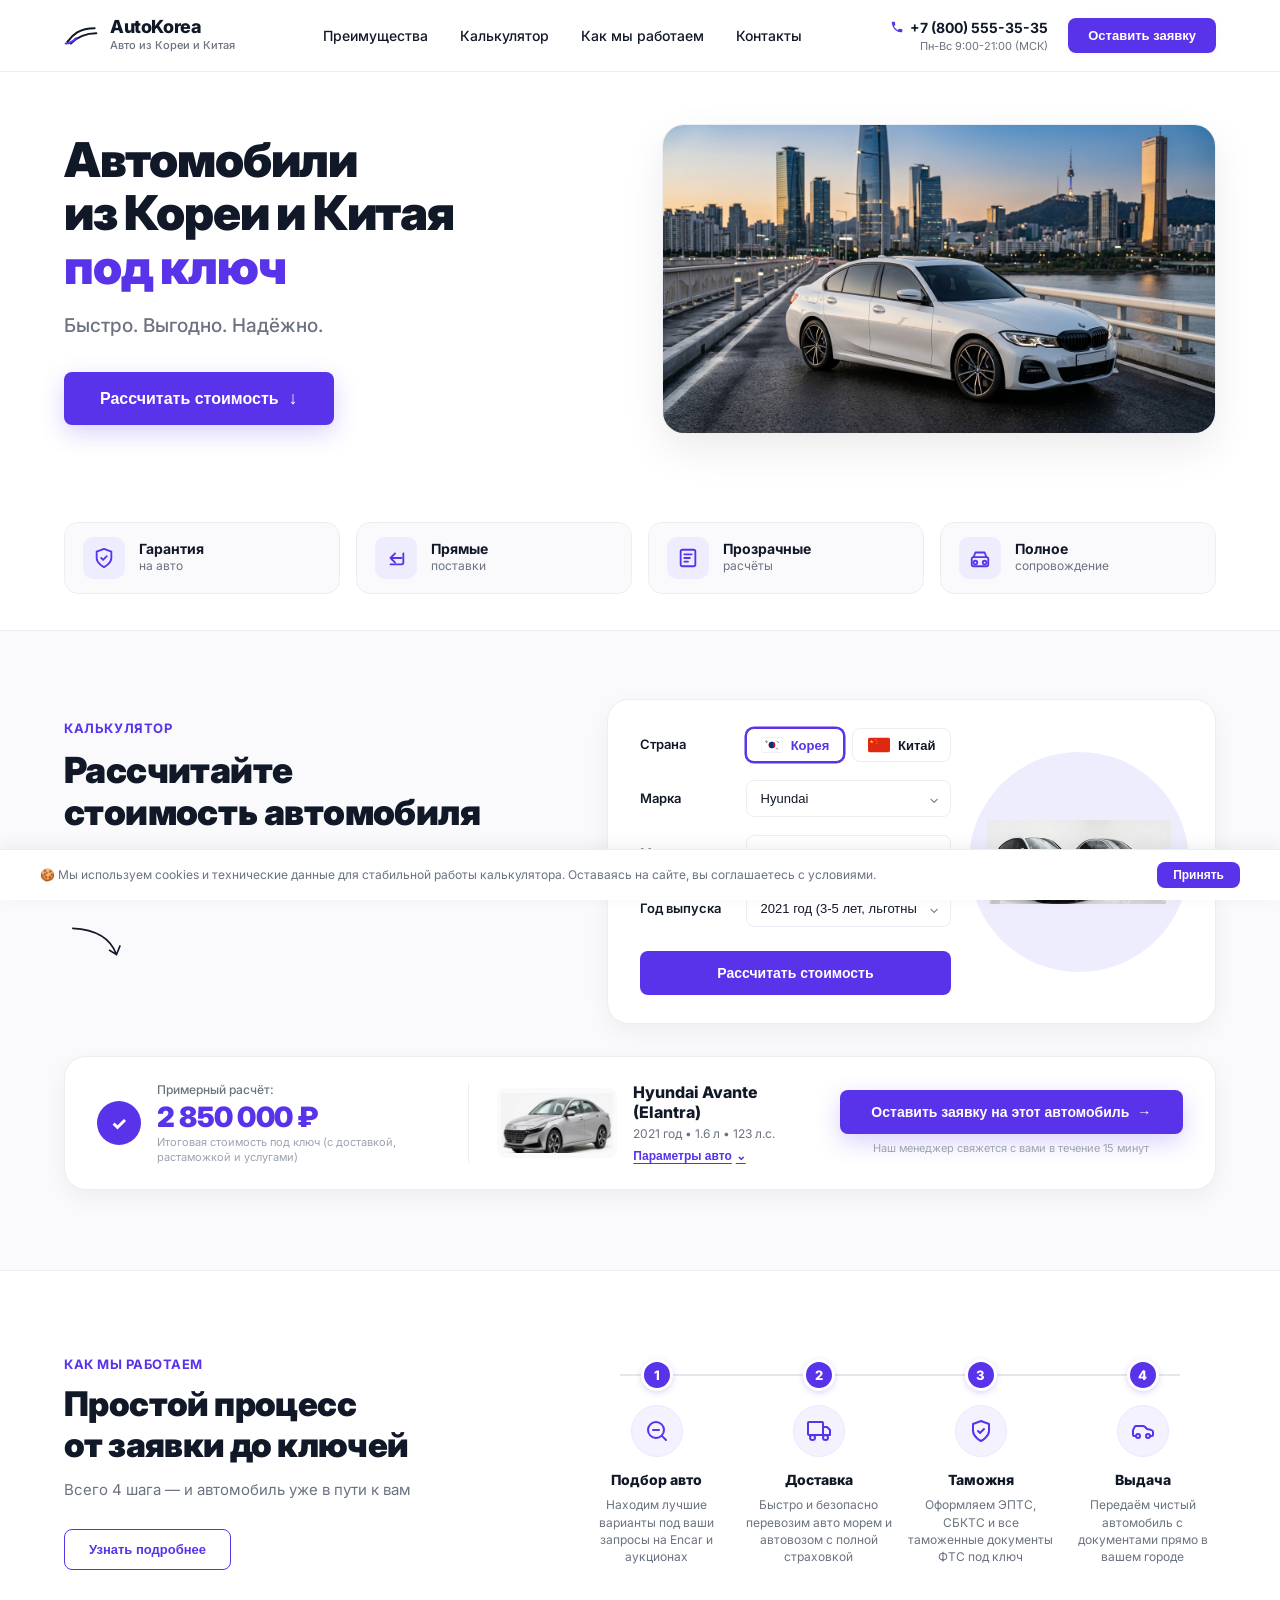
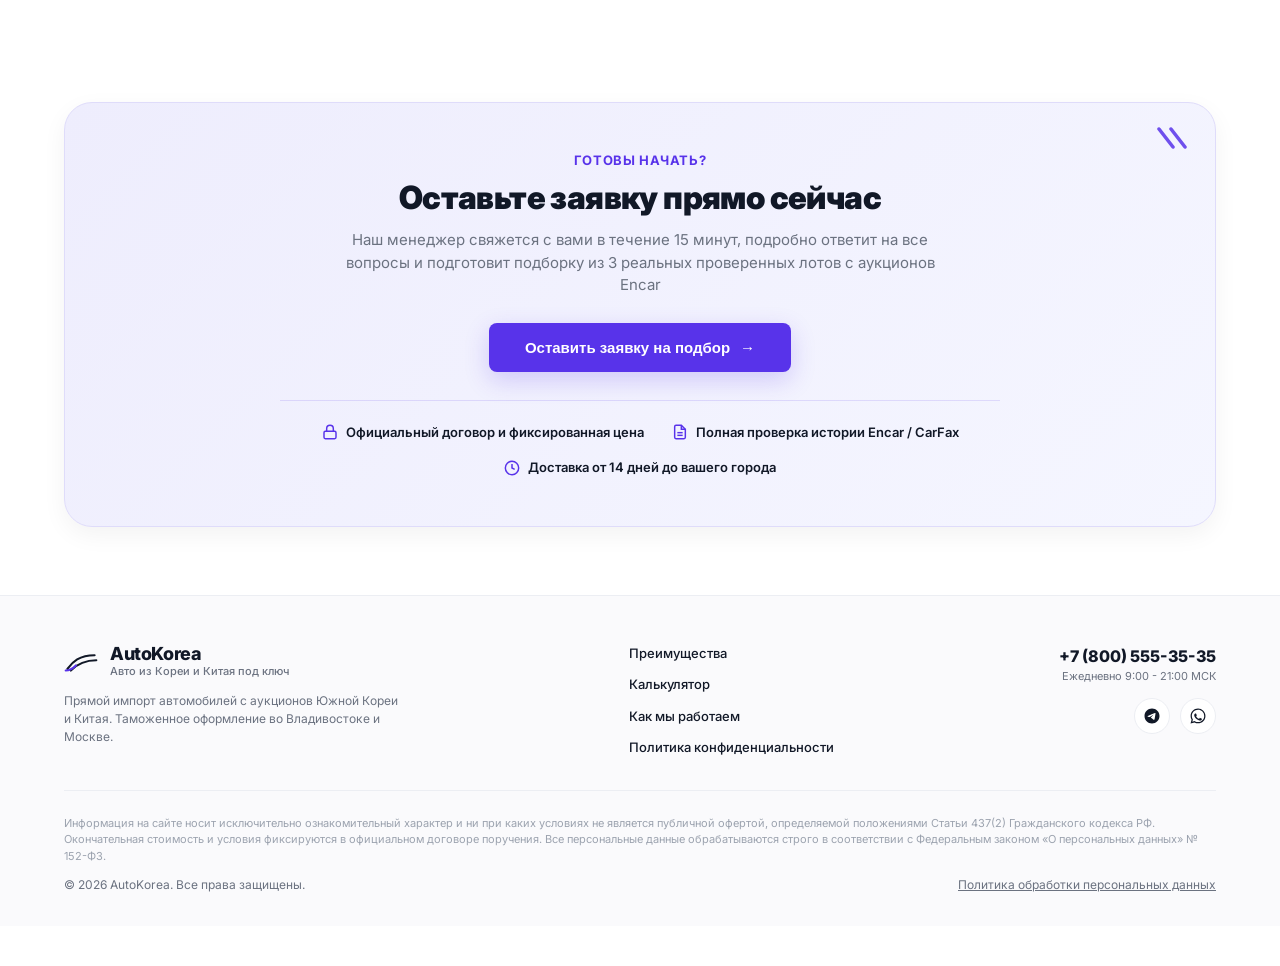
==== index.html @ 9e83f88b "Add files via upload" ====
<!DOCTYPE html>
<html lang="ru">
<head>
  <meta charset="UTF-8">
  <meta name="viewport" content="width=device-width, initial-scale=1.0, maximum-scale=1.0, user-scalable=no">
  <title>AutoKorea — Автомобили из Кореи и Китая под ключ с гарантией</title>
  <meta name="description" content="Честный пригон автомобилей из Южной Кореи и Китая под ключ. Прозрачный калькулятор с растаможкой ФТС и утильсбором. Официальный договор по 152-ФЗ.">
  
  <!-- Modern Inter Font -->
  <link rel="preconnect" href="https://fonts.googleapis.com">
  <link rel="preconnect" href="https://fonts.gstatic.com" crossorigin>
  <link href="https://fonts.googleapis.com/css2?family=Inter:wght@400;500;600;700;800;900&display=swap" rel="stylesheet">
  
  <link rel="stylesheet" href="style.css">
</head>
<body>

  <!-- Top Navigation Header -->
  <header class="site-header">
    <div class="container header-inner">
      <!-- Logo -->
      <a href="#" class="brand-logo" aria-label="AutoKorea Главная">
        <svg class="logo-svg" width="34" height="26" viewBox="0 0 40 28" fill="none" xmlns="http://www.w3.org/2000/svg">
          <path d="M4 22C10 14 18 6 36 6M8 24C16 16 26 12 38 12" stroke="#111827" stroke-width="2.5" stroke-linecap="round"/>
          <path d="M2 24C6 24 10 22 14 18" stroke="#5833EA" stroke-width="2.5" stroke-linecap="round"/>
        </svg>
        <div class="logo-text">
          <span class="logo-main">AutoKorea</span>
          <span class="logo-sub">Авто из Кореи и Китая</span>
        </div>
      </a>

      <!-- Desktop Navigation Links -->
      <nav class="nav-menu" aria-label="Навигация по сайту">
        <a href="#features" class="nav-link">Преимущества</a>
        <a href="#calculator" class="nav-link">Калькулятор</a>
        <a href="#process" class="nav-link">Как мы работаем</a>
        <a href="#faq" class="nav-link">Контакты</a>
      </nav>

      <!-- Header Contacts & CTA -->
      <div class="header-right">
        <div class="phone-block">
          <a href="tel:+78005553535" class="phone-number">
            <svg class="phone-icon" width="14" height="14" viewBox="0 0 24 24" fill="currentColor"><path d="M6.62 10.79a15.05 15.05 0 006.59 6.59l2.2-2.2a1 1 0 011.02-.24 11.72 11.72 0 003.68.59 1 1 0 011 1v3.5a1 1 0 01-1 1A17 17 0 013 4a1 1 0 011-1h3.5a1 1 0 011 1 11.72 11.72 0 00.59 3.68 1 1 0 01-.24 1.02l-2.23 2.09z"/></svg>
            +7 (800) 555-35-35
          </a>
          <span class="phone-schedule">Пн-Вс 9:00-21:00 (МСК)</span>
        </div>
        <button type="button" class="btn-purple-sm" id="headerCtaBtn">Оставить заявку</button>
      </div>
    </div>
  </header>

  <!-- Hero Section -->
  <section class="hero-section">
    <div class="container hero-container">
      <div class="hero-left">
        <h1 class="hero-title">
          Автомобили<br>
          из Кореи и Китая<br>
          <span class="text-purple">под ключ</span>
        </h1>
        <p class="hero-subtitle">Быстро. Выгодно. Надёжно.</p>
        <button type="button" class="btn-purple-lg" id="scrollCalcBtn">
          <span>Рассчитать стоимость</span>
          <span class="arrow-down">↓</span>
        </button>
      </div>

      <div class="hero-right">
        <div class="hero-image-wrap">
          <img src="img/hero_car.jpg" alt="Белый премиальный BMW 3 Series на фоне панорамы Сеула" class="hero-car-img" loading="eager">
        </div>
      </div>
    </div>
  </section>

  <!-- Trust Features Bar -->
  <section class="trust-bar" id="features">
    <div class="container">
      <div class="trust-container">
        
        <div class="trust-item">
          <div class="trust-icon-box">
            <svg width="22" height="22" viewBox="0 0 24 24" fill="none" stroke="#5833EA" stroke-width="2" stroke-linecap="round" stroke-linejoin="round">
              <path d="M12 22s8-4 8-10V5l-8-3-8 3v7c0 6 8 10 8 10z"/>
              <path d="M9 12l2 2 4-4"/>
            </svg>
          </div>
          <div class="trust-text">
            <strong>Гарантия</strong>
            <span>на авто</span>
          </div>
        </div>

        <div class="trust-item">
          <div class="trust-icon-box">
            <svg width="22" height="22" viewBox="0 0 24 24" fill="none" stroke="#5833EA" stroke-width="2" stroke-linecap="round" stroke-linejoin="round">
              <path d="M11 17l-5-5m0 0l5-5m-5 5h12"/>
              <path d="M20 7v10a2 2 0 01-2 2H6"/>
            </svg>
          </div>
          <div class="trust-text">
            <strong>Прямые</strong>
            <span>поставки</span>
          </div>
        </div>

        <div class="trust-item">
          <div class="trust-icon-box">
            <svg width="22" height="22" viewBox="0 0 24 24" fill="none" stroke="#5833EA" stroke-width="2" stroke-linecap="round" stroke-linejoin="round">
              <path d="M6 3h12a2 2 0 012 2v14a2 2 0 01-2 2H6a2 2 0 01-2-2V5a2 2 0 012-2z"/>
              <path d="M8 12h6m-6 4h4M8 8h8"/>
            </svg>
          </div>
          <div class="trust-text">
            <strong>Прозрачные</strong>
            <span>расчёты</span>
          </div>
        </div>

        <div class="trust-item">
          <div class="trust-icon-box">
            <svg width="22" height="22" viewBox="0 0 24 24" fill="none" stroke="#5833EA" stroke-width="2" stroke-linecap="round" stroke-linejoin="round">
              <rect x="3" y="11" width="18" height="10" rx="2"/>
              <circle cx="7" cy="17" r="2"/>
              <circle cx="17" cy="17" r="2"/>
              <path d="M5 11l2-5h10l2 5"/>
            </svg>
          </div>
          <div class="trust-text">
            <strong>Полное</strong>
            <span>сопровождение</span>
          </div>
        </div>

      </div>
    </div>
  </section>

  <!-- Interactive Calculator Section -->
  <section class="calc-section" id="calculator">
    <div class="container">
      <div class="calc-layout-grid">
        
        <!-- Calculator Left Header -->
        <div class="calc-intro">
          <span class="calc-eyebrow">Калькулятор</span>
          <h2 class="calc-heading">
            Рассчитайте<br>
            стоимость автомобиля
          </h2>
          <p class="calc-subtext">Укажите параметры — и узнайте точную стоимость с доставкой и растаможкой</p>
          <div class="curved-arrow-box" aria-hidden="true">
            <svg width="70" height="45" viewBox="0 0 80 50" fill="none" stroke="#111827" stroke-width="1.8" stroke-linecap="round">
              <path d="M10 10 Q 50 12 60 40 M52 35 L60 40 L64 30"/>
            </svg>
          </div>
        </div>

        <!-- Calculator Right Form & Visual -->
        <div class="calc-form-card">
          <form id="calcForm" class="calc-form-body">
            
            <!-- Row 1: Country Toggle with Crisp SVG Flags -->
            <div class="form-row">
              <label class="form-row-label">Страна</label>
              <div class="country-toggles">
                <button type="button" class="country-toggle-btn active" data-country="korea" id="btnCountryKorea">
                  <!-- Korea Flag SVG -->
                  <svg class="flag-svg" width="22" height="16" viewBox="0 0 30 20" fill="none" xmlns="http://www.w3.org/2000/svg">
                    <rect width="30" height="20" rx="2" fill="#FFFFFF" stroke="#E5E7EB"/>
                    <!-- Red / Blue Taegeuk circle -->
                    <circle cx="15" cy="10" r="4.5" fill="#C60C30"/>
                    <path d="M15 5.5C17.5 5.5 17.5 10 15 10C12.5 10 12.5 14.5 15 14.5C12.5 14.5 10.5 12.5 10.5 10C10.5 7.5 12.5 5.5 15 5.5Z" fill="#003478"/>
                    <circle cx="15" cy="12.25" r="2.25" fill="#003478"/>
                    <!-- Trigrams -->
                    <line x1="6" y1="5" x2="8" y2="7" stroke="#111827" stroke-width="1"/>
                    <line x1="7" y1="4" x2="9" y2="6" stroke="#111827" stroke-width="1"/>
                    <line x1="22" y1="5" x2="24" y2="7" stroke="#111827" stroke-width="1"/>
                    <line x1="21" y1="14" x2="23" y2="16" stroke="#111827" stroke-width="1"/>
                  </svg>
                  <span>Корея</span>
                </button>

                <button type="button" class="country-toggle-btn" data-country="china" id="btnCountryChina">
                  <!-- China Flag SVG -->
                  <svg class="flag-svg" width="22" height="16" viewBox="0 0 30 20" fill="none" xmlns="http://www.w3.org/2000/svg">
                    <rect width="30" height="20" rx="2" fill="#DE2910"/>
                    <polygon points="5,3 6.5,7.5 2.5,4.7 7.5,4.7 3.5,7.5" fill="#FFDE00"/>
                    <polygon points="10,2 10.8,3.5 9.5,2.7 11.2,2.7 9.8,3.7" fill="#FFDE00"/>
                    <polygon points="12,4 12.8,5.5 11.5,4.7 13.2,4.7 11.8,5.7" fill="#FFDE00"/>
                    <polygon points="12,7 12.8,8.5 11.5,7.7 13.2,7.7 11.8,8.7" fill="#FFDE00"/>
                  </svg>
                  <span>Китай</span>
                </button>
              </div>
            </div>

            <!-- Row 2: Brand Dropdown -->
            <div class="form-row">
              <label for="selectBrand" class="form-row-label">Марка</label>
              <div class="select-wrapper">
                <select id="selectBrand" class="custom-select">
                  <!-- Populated by JS -->
                </select>
                <span class="select-arrow">⌄</span>
              </div>
            </div>

            <!-- Row 3: Model Dropdown -->
            <div class="form-row">
              <label for="selectModel" class="form-row-label">Модель</label>
              <div class="select-wrapper">
                <select id="selectModel" class="custom-select">
                  <!-- Populated by JS -->
                </select>
                <span class="select-arrow">⌄</span>
              </div>
            </div>

            <!-- Row 4: Year Dropdown (Affects FTS Customs Duty & Tariffs) -->
            <div class="form-row">
              <label for="selectYear" class="form-row-label">Год выпуска</label>
              <div class="select-wrapper">
                <select id="selectYear" class="custom-select">
                  <option value="2021" selected>2021 год (3-5 лет, льготный тариф ФТС)</option>
                  <option value="2022">2022 год (3-5 лет, проходной)</option>
                  <option value="2023">2023 год (до 3 лет, свежий / 48% пошлина)</option>
                  <option value="2024">2024 год (новый / 48% пошлина)</option>
                  <option value="2020">2020 год (старше 5 лет, повышенная ставка)</option>
                  <option value="2019">2019 год (старше 5 лет, повышенная ставка)</option>
                </select>
                <span class="select-arrow">⌄</span>
              </div>
            </div>

            <!-- Submit Calculate Button -->
            <button type="button" class="btn-calc-submit" id="calculateBtn">
              Рассчитать стоимость
            </button>
          </form>

          <!-- Showcase Visual Right of Form -->
          <div class="calc-side-visual">
            <div class="calc-visual-backdrop"></div>
            <img src="img/calc_cars.png" alt="Премиальные автомобили в студии" class="calc-side-img">
          </div>
        </div>
      </div>

      <!-- Result Card (Horizontal Banner below calc) -->
      <div class="result-banner" id="resultBanner">
        <div class="result-left">
          <div class="purple-check-icon">✓</div>
          <div class="result-price-block">
            <span class="result-caption" id="resPriceCaption">Примерный расчёт:</span>
            <div class="result-sum" id="resPrice">2 850 000 ₽</div>
            <span class="result-sub" id="resPriceSub">Итоговая стоимость под ключ (с доставкой, растаможкой и услугами)</span>
          </div>
        </div>

        <div class="result-center">
          <img src="img/car_avante.png" alt="Hyundai Avante" class="result-car-thumb" id="resThumb">
          <div class="result-car-info">
            <h4 class="result-car-title" id="resTitle">Hyundai Avante</h4>
            <p class="result-car-specs" id="resSpecs">2021 год • 1.6 л • 123 л.с.</p>
            <button type="button" class="btn-toggle-details" id="toggleDetailsBtn">
              <span>Параметры авто</span>
              <span class="arrow-small">⌄</span>
            </button>
          </div>
        </div>

        <div class="result-right">
          <button type="button" class="btn-result-cta" id="orderCarBtn">
            <span id="orderBtnText">Оставить заявку на этот автомобиль</span>
            <span class="cta-arrow-right">→</span>
          </button>
          <span class="result-cta-note">Наш менеджер свяжется с вами в течение 15 минут</span>
        </div>
      </div>

      <!-- Collapsible Detailed Breakdown Table -->
      <div class="breakdown-drawer" id="breakdownDrawer" style="display: none;">
        <div class="drawer-inner">
          <h5 class="drawer-title">Детализация расчета под ключ (по тарифам ФТС РФ 2026):</h5>
          <div class="drawer-rows">
            <div class="drawer-row">
              <span>Стоимость автомобиля на аукционе:</span>
              <strong id="detailCarCost">1 750 000 ₽</strong>
            </div>
            <div class="drawer-row">
              <span>Фрахт и логистика до РФ (Владивосток/Москва):</span>
              <strong id="detailFreight">220 000 ₽</strong>
            </div>
            <div class="drawer-row">
              <span>Таможенная пошлина ФТС РФ (<span id="detailDutyTag">льготный тариф 3-5 лет</span>):</span>
              <strong id="detailDuty">445 000 ₽</strong>
            </div>
            <div class="drawer-row">
              <span>Утилизационный сбор РФ (льготный для физлиц):</span>
              <strong id="detailUtil">5 200 ₽</strong>
            </div>
            <div class="drawer-row">
              <span>СБКТС, ЭПТС, услуги таможенного брокера и лаборатория:</span>
              <strong>95 000 ₽</strong>
            </div>
            <div class="drawer-row">
              <span>Комиссия компании (подбор, сопровождение, безопасная сделка):</span>
              <strong id="detailCommission">124 800 ₽</strong>
            </div>
          </div>
        </div>
      </div>

    </div>
  </section>

  <!-- Process Section: "Как мы работаем" with Crisp Modern SVG Icons -->
  <section class="process-section" id="process">
    <div class="container process-container">
      <div class="process-left">
        <span class="section-tag">Как мы работаем</span>
        <h2 class="section-heading">
          Простой процесс<br>
          от заявки до ключей
        </h2>
        <p class="section-p">Всего 4 шага — и автомобиль уже в пути к вам</p>
        <button type="button" class="btn-outline" id="learnMoreBtn">Узнать подробнее</button>
      </div>

      <div class="process-steps-track">
        <div class="track-line"></div>

        <!-- Step 1: Подбор авто -->
        <div class="step-col">
          <div class="step-num-circle">1</div>
          <div class="step-icon-box">
            <!-- Modern Search & Car SVG Icon -->
            <svg width="24" height="24" viewBox="0 0 24 24" fill="none" stroke="#5833EA" stroke-width="2" stroke-linecap="round" stroke-linejoin="round">
              <circle cx="11" cy="11" r="8"/>
              <line x1="21" y1="21" x2="16.65" y2="16.65"/>
              <path d="M8 11h6"/>
            </svg>
          </div>
          <h4 class="step-col-title">Подбор авто</h4>
          <p class="step-col-desc">Находим лучшие варианты под ваши запросы на Encar и аукционах</p>
        </div>

        <!-- Step 2: Доставка -->
        <div class="step-col">
          <div class="step-num-circle">2</div>
          <div class="step-icon-box">
            <!-- Logistics / Cargo Ship & Truck SVG -->
            <svg width="24" height="24" viewBox="0 0 24 24" fill="none" stroke="#5833EA" stroke-width="2" stroke-linecap="round" stroke-linejoin="round">
              <rect x="1" y="3" width="15" height="13" rx="1"/>
              <polygon points="16 8 20 8 23 11 23 16 16 16 16 8"/>
              <circle cx="5.5" cy="18.5" r="2.5"/>
              <circle cx="18.5" cy="18.5" r="2.5"/>
            </svg>
          </div>
          <h4 class="step-col-title">Доставка</h4>
          <p class="step-col-desc">Быстро и безопасно перевозим авто морем и автовозом с полной страховкой</p>
        </div>

        <!-- Step 3: Таможня -->
        <div class="step-col">
          <div class="step-num-circle">3</div>
          <div class="step-icon-box">
            <!-- Customs Shield with Document SVG -->
            <svg width="24" height="24" viewBox="0 0 24 24" fill="none" stroke="#5833EA" stroke-width="2" stroke-linecap="round" stroke-linejoin="round">
              <path d="M12 22s8-4 8-10V5l-8-3-8 3v7c0 6 8 10 8 10z"/>
              <path d="M9 12l2 2 4-4"/>
            </svg>
          </div>
          <h4 class="step-col-title">Таможня</h4>
          <p class="step-col-desc">Оформляем ЭПТС, СБКТС и все таможенные документы ФТС под ключ</p>
        </div>

        <!-- Step 4: Выдача -->
        <div class="step-col">
          <div class="step-num-circle">4</div>
          <div class="step-icon-box">
            <!-- Car Key & Handover SVG -->
            <svg width="24" height="24" viewBox="0 0 24 24" fill="none" stroke="#5833EA" stroke-width="2" stroke-linecap="round" stroke-linejoin="round">
              <path d="M19 17h2c.6 0 1-.4 1-1v-3c0-.9-.7-1.7-1.5-1.9C18.7 10.6 16 10 16 10s-1.3-1.4-2.2-2.3c-.5-.4-1.1-.7-1.8-.7H5c-.6 0-1.1.4-1.4.9l-1.4 2.9A3.7 3.7 0 0 0 2 12v4c0 .6.4 1 1 1h2"/>
              <circle cx="7" cy="17" r="2"/>
              <circle cx="17" cy="17" r="2"/>
            </svg>
          </div>
          <h4 class="step-col-title">Выдача</h4>
          <p class="step-col-desc">Передаём чистый автомобиль с документами прямо в вашем городе</p>
        </div>
      </div>
    </div>
  </section>

  <!-- Solid Unified Bottom CTA Banner (No blurry crops, clean luxury aesthetic) -->
  <section class="bottom-banner-section">
    <div class="container">
      <div class="solid-banner-card">
        <div class="solid-banner-accents" aria-hidden="true">
          <svg width="44" height="26" viewBox="0 0 44 26" fill="none">
            <path d="M16 4L30 22M28 4L42 22" stroke="#5833EA" stroke-width="3.5" stroke-linecap="round"/>
          </svg>
        </div>

        <div class="solid-banner-content">
          <span class="solid-banner-kicker">Готовы начать?</span>
          <h2 class="solid-banner-title">Оставьте заявку прямо сейчас</h2>
          <p class="solid-banner-sub">
            Наш менеджер свяжется с вами в течение 15 минут, подробно ответит на все вопросы и подготовит подборку из 3 реальных проверенных лотов с аукционов Encar
          </p>

          <div class="solid-banner-actions">
            <button type="button" class="btn-banner-cta" id="bannerCtaBtn">
              <span>Оставить заявку на подбор</span>
              <span class="arrow-right">→</span>
            </button>
          </div>

          <div class="solid-banner-trust-tags">
            <div class="banner-trust-tag">
              <svg width="16" height="16" viewBox="0 0 24 24" fill="none" stroke="#5833EA" stroke-width="2.2"><rect x="3" y="11" width="18" height="11" rx="2" ry="2"/><path d="M7 11V7a5 5 0 0 1 10 0v4"/></svg>
              <span>Официальный договор и фиксированная цена</span>
            </div>
            <div class="banner-trust-tag">
              <svg width="16" height="16" viewBox="0 0 24 24" fill="none" stroke="#5833EA" stroke-width="2.2"><path d="M14 2H6a2 2 0 0 0-2 2v16a2 2 0 0 0 2 2h12a2 2 0 0 0 2-2V8z"/><polyline points="14 2 14 8 20 8"/><line x1="16" y1="13" x2="8" y2="13"/><line x1="16" y1="17" x2="8" y2="17"/></svg>
              <span>Полная проверка истории Encar / CarFax</span>
            </div>
            <div class="banner-trust-tag">
              <svg width="16" height="16" viewBox="0 0 24 24" fill="none" stroke="#5833EA" stroke-width="2.2"><circle cx="12" cy="12" r="10"/><polyline points="12 6 12 12 16 14"/></svg>
              <span>Доставка от 14 дней до вашего города</span>
            </div>
          </div>
        </div>
      </div>
    </div>
  </section>

  <!-- Site Footer with 152-FZ Legal Compliance -->
  <footer class="main-footer" id="faq">
    <div class="container footer-container">
      <div class="footer-top-row">
        <!-- Logo -->
        <div class="footer-brand">
          <div class="brand-logo">
            <svg class="logo-svg" width="34" height="26" viewBox="0 0 40 28" fill="none">
              <path d="M4 22C10 14 18 6 36 6M8 24C16 16 26 12 38 12" stroke="#111827" stroke-width="2.5" stroke-linecap="round"/>
              <path d="M2 24C6 24 10 22 14 18" stroke="#5833EA" stroke-width="2.5" stroke-linecap="round"/>
            </svg>
            <div class="logo-text">
              <span class="logo-main">AutoKorea</span>
              <span class="logo-sub">Авто из Кореи и Китая под ключ</span>
            </div>
          </div>
          <p class="footer-brand-desc">Прямой импорт автомобилей с аукционов Южной Кореи и Китая. Таможенное оформление во Владивостоке и Москве.</p>
        </div>

        <!-- Nav -->
        <div class="footer-nav">
          <a href="#features">Преимущества</a>
          <a href="#calculator">Калькулятор</a>
          <a href="#process">Как мы работаем</a>
          <a href="#" id="openPrivacyFooterLink">Политика конфиденциальности</a>
        </div>

        <!-- Contacts -->
        <div class="footer-contacts">
          <div class="footer-phone-wrap">
            <a href="tel:+78005553535" class="footer-phone">+7 (800) 555-35-35</a>
            <span class="footer-schedule">Ежедневно 9:00 - 21:00 МСК</span>
          </div>
          <div class="footer-socials">
            <a href="https://t.me/" target="_blank" rel="noopener" class="social-btn" title="Telegram">
              <svg width="18" height="18" viewBox="0 0 24 24" fill="currentColor"><path d="M12 2C6.48 2 2 6.48 2 12s4.48 10 10 10 10-4.48 10-10S17.52 2 12 2zm4.64 6.8c-.15 1.58-.8 5.42-1.13 7.19-.14.75-.42 1-.68 1.03-.58.05-1.02-.38-1.58-.75-.88-.58-1.38-.94-2.23-1.5-.99-.65-.35-1.01.22-1.59.15-.15 2.71-2.48 2.76-2.69a.2.2 0 00-.05-.18c-.06-.05-.14-.03-.21-.02-.09.02-1.49.95-4.22 2.79-.4.27-.76.41-1.08.4-.36-.01-1.04-.2-1.55-.37-.63-.2-1.12-.31-1.08-.66.02-.18.27-.36.75-.55 2.92-1.27 4.86-2.11 5.83-2.52 2.78-1.16 3.35-1.36 3.73-1.36.08 0 .27.02.39.12.1.08.13.19.14.27-.01.06.01.24 0 .38z"/></svg>
            </a>
            <a href="https://wa.me/" target="_blank" rel="noopener" class="social-btn" title="WhatsApp">
              <svg width="18" height="18" viewBox="0 0 24 24" fill="currentColor"><path d="M12.04 2c-5.46 0-9.91 4.45-9.91 9.91 0 1.75.46 3.45 1.32 4.95L2.05 22l5.25-1.38c1.45.79 3.08 1.21 4.74 1.21 5.46 0 9.91-4.45 9.91-9.91 0-2.65-1.03-5.14-2.9-7.01A9.816 9.816 0 0012.04 2m.01 1.67c2.2 0 4.26.86 5.82 2.41a8.17 8.17 0 012.41 5.83c0 4.54-3.7 8.24-8.24 8.24-1.48 0-2.93-.4-4.2-1.15l-.3-.18-3.12.82.83-3.04-.2-.31a8.19 8.19 0 01-1.26-4.38c0-4.54 3.7-8.24 8.24-8.24m4.52 11.66c-.25-.12-1.47-.72-1.7-.81-.23-.08-.39-.12-.56.12-.17.25-.64.81-.79.97-.14.17-.29.19-.54.06-.25-.12-1.05-.39-2-1.23-.74-.66-1.23-1.47-1.38-1.72-.14-.25-.02-.38.11-.51.11-.11.25-.29.37-.43.12-.15.17-.25.25-.42.08-.17.04-.31-.02-.44-.06-.12-.56-1.34-.76-1.84-.2-.49-.4-.42-.56-.43h-.47c-.17 0-.44.06-.67.31-.23.25-.88.86-.88 2.1 0 1.24.9 2.44 1.03 2.61.12.17 1.77 2.7 4.29 3.79.6.26 1.07.41 1.44.53.6.19 1.15.16 1.58.1.48-.07 1.47-.6 1.68-1.18.21-.58.21-1.07.15-1.18-.06-.11-.23-.17-.48-.3z"/></svg>
            </a>
          </div>
        </div>
      </div>

      <!-- Compliance Bottom Note (152-FZ & Civil Code 437) -->
      <div class="footer-legal-row">
        <p class="footer-disclaimer">
          Информация на сайте носит исключительно ознакомительный характер и ни при каких условиях не является публичной офертой, определяемой положениями Статьи 437(2) Гражданского кодекса РФ. Окончательная стоимость и условия фиксируются в официальном договоре поручения. Все персональные данные обрабатываются строго в соответствии с Федеральным законом «О персональных данных» № 152-ФЗ.
        </p>
        <div class="footer-copy-wrap">
          <span>© 2026 AutoKorea. Все права защищены.</span>
          <a href="#" id="openPrivacyBottomLink" class="legal-link">Политика обработки персональных данных</a>
        </div>
      </div>
    </div>
  </footer>

  <!-- Lead Capture Modal (152-FZ Compliant) -->
  <div class="modal-overlay" id="leadModal" style="display: none;" role="dialog" aria-modal="true" aria-labelledby="modalTitle">
    <div class="modal-card">
      <button type="button" class="modal-close" id="modalCloseBtn" aria-label="Закрыть модальное окно">&times;</button>
      
      <!-- Lead Form View -->
      <div id="modalFormView">
        <span class="modal-tag">ЗАЯВКА НА ПОДБОР И РАСЧЕТ</span>
        <h3 class="modal-title" id="modalTitle">Получить точный расчет под ключ</h3>
        <p class="modal-subtitle">Менеджер проверит наличие лотов на аукционах Encar, актуальные ставки таможни ФТС и свяжется с вами.</p>

        <div class="modal-summary-box" id="modalSummaryBox">
          🇰🇷 Hyundai Avante 2021 • 2 850 000 ₽ под ключ
        </div>

        <form id="leadForm" class="modal-form" novalidate>
          <div class="form-group">
            <label for="userName" class="field-label">Ваше имя</label>
            <input type="text" id="userName" class="form-input" placeholder="Например, Александр" maxlength="50" required>
          </div>

          <div class="form-group">
            <label for="userPhone" class="field-label">Телефон или WhatsApp</label>
            <input type="tel" id="userPhone" class="form-input" placeholder="+7 (999) 000-00-00" maxlength="20" required>
          </div>

          <div class="form-group">
            <label for="userTg" class="field-label">Telegram или пожелания к авто (бюджет, цвет)</label>
            <input type="text" id="userTg" class="form-input" placeholder="@username или желаемый бюджет" maxlength="80">
          </div>

          <!-- 152-FZ Legal Consent -->
          <div class="consent-group">
            <label class="consent-label">
              <input type="checkbox" id="consentCheck" checked required>
              <span>Согласен на обработку персональных данных в соответствии с <a href="#" id="openPrivacyFromModal">152-ФЗ</a> и принимаю условия <a href="#" id="openPrivacyFromModal2">Политики</a></span>
            </label>
          </div>

          <div class="modal-error-msg" id="modalError" style="display: none;"></div>

          <button type="submit" class="btn-modal-submit" id="modalSubmitBtn">
            <span>Отправить заявку менеджеру</span>
            <span class="btn-arrow">→</span>
          </button>
        </form>
      </div>

      <!-- Success Screen -->
      <div id="modalSuccessView" style="display: none;" class="modal-success">
        <div class="success-icon-box">✓</div>
        <h3 class="success-title">Заявка успешно принята!</h3>
        <p class="success-p">Менеджер уже готовит подборку лотов с аукционов. Мы свяжемся с вами в течение 15 минут в Telegram/WhatsApp.</p>
        <button type="button" class="btn-purple-sm" id="successCloseBtn">Отлично, закрыть</button>
      </div>
    </div>
  </div>

  <!-- Privacy Policy Modal (152-FZ Full Legal Text) -->
  <div class="modal-overlay" id="privacyModal" style="display: none;" role="dialog" aria-modal="true">
    <div class="modal-card modal-card-privacy">
      <button type="button" class="modal-close" id="privacyCloseBtn" aria-label="Закрыть">&times;</button>
      <div class="privacy-content">
        <h3 class="privacy-title">Политика обработки персональных данных (152-ФЗ)</h3>
        <div class="privacy-text-scroll">
          <p><strong>1. Общие положения</strong><br>
          Настоящая Политика обработки персональных данных составлена в соответствии с требованиями Федерального закона от 27.07.2006 № 152-ФЗ «О персональных данных» и определяет порядок сбора, обработки и обеспечения безопасности персональных данных сервисом AutoKorea (далее — Оператор).</p>
          
          <p><strong>2. Состав собираемых данных</strong><br>
          Оператор обрабатывает следующие категории данных, добровольно предоставляемые Пользователем через формы на сайте: имя, контактный номер телефона, идентификатор в мессенджере Telegram/WhatsApp, город доставки и параметры запрашиваемого транспортного средства.</p>

          <p><strong>3. Цели обработки персональных данных</strong><br>
          Данные используются исключительно в целях: предоставления консультаций по расчету таможенных платежей, подбора лотов на зарубежных автоаукционах, подготовки индивидуального коммерческого предложения и заключения договора поручения на пригон ТС.</p>

          <p><strong>4. Безопасность и конфиденциальность</strong><br>
          Оператор обязуется не передавать полученные персональные данные третьим лицам без согласия субъекта, за исключением случаев, предусмотренных действующим законодательством РФ. Все данные передаются по защищенному протоколу SSL/TLS.</p>

          <p><strong>5. Права субъекта персональных данных</strong><br>
          Пользователь имеет право в любой момент запросить уточнение, блокирование или уничтожение своих персональных данных путем направления письменного заявления по адресу электронной почты либо через обращение к менеджеру.</p>

          <p><strong>6. Срок обработки данных</strong><br>
          Обработка персональных данных осуществляется до достижения целей обработки либо до момента отзыва согласия субъектом персональных данных.</p>
        </div>
        <button type="button" class="btn-purple-sm" id="privacyAgreeBtn" style="margin-top: 16px; width: 100%;">Понятно, закрыть</button>
      </div>
    </div>
  </div>

  <!-- Cookie Compliance Bar -->
  <aside class="cookie-bar" id="cookieBar">
    <div class="cookie-inner">
      <span>🍪 Мы используем cookies и технические данные для стабильной работы калькулятора. Оставаясь на сайте, вы соглашаетесь с условиями.</span>
      <button type="button" class="btn-cookie-accept" id="cookieAcceptBtn">Принять</button>
    </div>
  </aside>

  <!-- Application Logic -->
  <script src="app.js"></script>
</body>
</html>
---- style.css ----
/**
 * AutoKorea 2026 - Master Stylesheet
 * Clean White / Royal Purple Luxury Auto Import Landing
 * 100% Responsive, High DPI Assets, 152-FZ Compliant
 */

:root {
  --color-primary: #5833EA;
  --color-primary-hover: #4724D3;
  --color-primary-light: #EEEDFD;
  --color-primary-subtle: #F4F2FF;
  
  --color-text-dark: #111827;
  --color-text-body: #374151;
  --color-text-muted: #6B7280;
  --color-text-subtle: #9CA3AF;
  
  --bg-page: #FFFFFF;
  --bg-alt: #FAFAFC;
  --bg-card: #FFFFFF;
  
  --border-light: #ECEEF3;
  --border-subtle: #F3F4F6;
  
  --radius-sm: 8px;
  --radius-md: 14px;
  --radius-lg: 22px;
  --radius-full: 9999px;
  
  --shadow-sm: 0 2px 8px rgba(0, 0, 0, 0.04);
  --shadow-md: 0 8px 24px rgba(0, 0, 0, 0.05);
  --shadow-lg: 0 16px 40px rgba(0, 0, 0, 0.08);
  --shadow-purple: 0 8px 24px rgba(88, 51, 234, 0.22);
}

/* Base Reset & Typography */
* {
  margin: 0;
  padding: 0;
  box-sizing: border-box;
}

html {
  scroll-behavior: smooth;
  font-family: 'Inter', -apple-system, BlinkMacSystemFont, 'Segoe UI', Roboto, sans-serif;
  color: var(--color-text-body);
  background-color: var(--bg-page);
  -webkit-font-smoothing: antialiased;
}

body {
  line-height: 1.5;
  overflow-x: hidden;
  padding-bottom: 40px;
}

.container {
  width: 100%;
  max-width: 1200px;
  margin: 0 auto;
  padding: 0 24px;
}

/* =========================================
   1. SITE HEADER
   ========================================= */
.site-header {
  position: sticky;
  top: 0;
  z-index: 100;
  background: rgba(255, 255, 255, 0.95);
  backdrop-filter: blur(12px);
  -webkit-backdrop-filter: blur(12px);
  border-bottom: 1px solid var(--border-light);
  height: 72px;
  display: flex;
  align-items: center;
}

.header-inner {
  display: flex;
  align-items: center;
  justify-content: space-between;
}

.brand-logo {
  display: flex;
  align-items: center;
  gap: 12px;
  text-decoration: none;
}

.logo-text {
  display: flex;
  flex-direction: column;
}

.logo-main {
  font-size: 18px;
  font-weight: 800;
  color: var(--color-text-dark);
  letter-spacing: -0.4px;
  line-height: 1.1;
}

.logo-sub {
  font-size: 11px;
  color: var(--color-text-muted);
  font-weight: 500;
}

.nav-menu {
  display: flex;
  align-items: center;
  gap: 32px;
}

.nav-link {
  text-decoration: none;
  font-size: 14px;
  font-weight: 500;
  color: var(--color-text-dark);
  transition: color 0.2s;
}

.nav-link:hover {
  color: var(--color-primary);
}

.header-right {
  display: flex;
  align-items: center;
  gap: 20px;
}

.phone-block {
  display: flex;
  flex-direction: column;
  text-align: right;
}

.phone-number {
  font-size: 14px;
  font-weight: 700;
  color: var(--color-text-dark);
  text-decoration: none;
  display: flex;
  align-items: center;
  gap: 6px;
  transition: color 0.2s;
}

.phone-number:hover {
  color: var(--color-primary);
}

.phone-icon {
  color: var(--color-primary);
}

.phone-schedule {
  font-size: 11px;
  color: var(--color-text-muted);
}

.btn-purple-sm {
  background: var(--color-primary);
  color: #FFFFFF;
  border: none;
  border-radius: var(--radius-sm);
  padding: 10px 20px;
  font-size: 13px;
  font-weight: 700;
  cursor: pointer;
  transition: all 0.2s;
  box-shadow: var(--shadow-sm);
}

.btn-purple-sm:hover {
  background: var(--color-primary-hover);
  transform: translateY(-1px);
  box-shadow: var(--shadow-purple);
}

/* =========================================
   2. HERO SECTION
   ========================================= */
.hero-section {
  padding: 52px 0 64px;
  background: #FFFFFF;
}

.hero-container {
  display: grid;
  grid-template-columns: 1fr 1fr;
  align-items: center;
  gap: 44px;
}

.hero-left {
  display: flex;
  flex-direction: column;
  align-items: flex-start;
}

.hero-title {
  font-size: 48px;
  font-weight: 900;
  line-height: 1.12;
  color: var(--color-text-dark);
  letter-spacing: -1.2px;
  margin-bottom: 18px;
}

.text-purple {
  color: var(--color-primary);
}

.hero-subtitle {
  font-size: 19px;
  color: var(--color-text-muted);
  font-weight: 500;
  margin-bottom: 32px;
}

.btn-purple-lg {
  background: var(--color-primary);
  color: #FFFFFF;
  border: none;
  border-radius: var(--radius-sm);
  padding: 16px 36px;
  font-size: 16px;
  font-weight: 700;
  cursor: pointer;
  display: inline-flex;
  align-items: center;
  gap: 10px;
  transition: all 0.2s;
  box-shadow: var(--shadow-purple);
}

.btn-purple-lg:hover {
  background: var(--color-primary-hover);
  transform: translateY(-2px);
  box-shadow: 0 12px 28px rgba(88, 51, 234, 0.32);
}

.arrow-down {
  font-size: 18px;
  transition: transform 0.2s;
}

.btn-purple-lg:hover .arrow-down {
  transform: translateY(3px);
}

.hero-right {
  display: flex;
  justify-content: center;
}

.hero-image-wrap {
  width: 100%;
  max-width: 580px;
  border-radius: var(--radius-lg);
  overflow: hidden;
  box-shadow: 0 16px 40px rgba(0, 0, 0, 0.08);
  border: 1px solid var(--border-light);
  background: #FAFAFC;
}

.hero-car-img {
  width: 100%;
  height: auto;
  display: block;
  object-fit: cover;
}

/* =========================================
   3. TRUST BAR (Balanced 4-col / 2x2 Grid)
   ========================================= */
.trust-bar {
  padding: 24px 0 36px;
  background: #FFFFFF;
}

.trust-container {
  display: grid;
  grid-template-columns: repeat(4, 1fr);
  gap: 16px;
}

.trust-item {
  display: flex;
  align-items: center;
  gap: 14px;
  padding: 14px 18px;
  background: #FAFAFD;
  border: 1px solid var(--border-light);
  border-radius: var(--radius-md);
  box-sizing: border-box;
}

.trust-icon-box {
  width: 42px;
  height: 42px;
  min-width: 42px;
  background: var(--color-primary-light);
  border-radius: 10px;
  display: flex;
  align-items: center;
  justify-content: center;
}

.trust-text {
  display: flex;
  flex-direction: column;
}

.trust-text strong {
  font-size: 14px;
  font-weight: 700;
  color: var(--color-text-dark);
  line-height: 1.2;
}

.trust-text span {
  font-size: 12px;
  color: var(--color-text-muted);
}

/* =========================================
   4. CALCULATOR SECTION
   ========================================= */
.calc-section {
  padding: 68px 0 80px;
  background: #FAFAFC;
  border-top: 1px solid var(--border-light);
  border-bottom: 1px solid var(--border-light);
}

.calc-layout-grid {
  display: grid;
  grid-template-columns: 0.9fr 1.1fr;
  align-items: flex-start;
  gap: 44px;
  margin-bottom: 32px;
}

.calc-intro {
  position: relative;
  padding-top: 16px;
}

.calc-eyebrow {
  display: inline-block;
  font-size: 13px;
  font-weight: 700;
  color: var(--color-primary);
  margin-bottom: 10px;
  text-transform: uppercase;
  letter-spacing: 0.6px;
}

.calc-heading {
  font-size: 36px;
  font-weight: 900;
  line-height: 1.18;
  color: var(--color-text-dark);
  letter-spacing: -0.6px;
  margin-bottom: 16px;
}

.calc-subtext {
  font-size: 15px;
  color: var(--color-text-muted);
  line-height: 1.5;
  max-width: 340px;
}

.curved-arrow-box {
  margin-top: 24px;
}

/* Calculator Form Card */
.calc-form-card {
  background: #FFFFFF;
  border: 1px solid var(--border-light);
  border-radius: var(--radius-lg);
  padding: 28px 32px;
  box-shadow: var(--shadow-md);
  display: grid;
  grid-template-columns: 1.2fr 0.8fr;
  gap: 24px;
  align-items: center;
}

.calc-form-body {
  display: flex;
  flex-direction: column;
  gap: 18px;
}

.form-row {
  display: flex;
  align-items: center;
  justify-content: space-between;
  gap: 16px;
}

.form-row-label {
  font-size: 13px;
  font-weight: 600;
  color: var(--color-text-dark);
  min-width: 90px;
}

/* Country Toggles with Crisp SVG Flags */
.country-toggles {
  display: grid;
  grid-template-columns: 1fr 1fr;
  gap: 8px;
  flex: 1;
}

.country-toggle-btn {
  background: #FFFFFF;
  border: 1px solid var(--border-light);
  border-radius: var(--radius-sm);
  padding: 8px 12px;
  font-size: 13px;
  font-weight: 600;
  color: var(--color-text-dark);
  cursor: pointer;
  display: flex;
  align-items: center;
  justify-content: center;
  gap: 8px;
  transition: all 0.2s;
}

.flag-svg {
  display: block;
  flex-shrink: 0;
  border-radius: 2px;
}

.country-toggle-btn:hover {
  border-color: #D1D5DB;
}

.country-toggle-btn.active {
  background: #FFFFFF;
  border-color: var(--color-primary);
  color: var(--color-primary);
  box-shadow: 0 0 0 1.5px var(--color-primary);
}

/* Select Wrappers */
.select-wrapper {
  position: relative;
  flex: 1;
}

.custom-select {
  width: 100%;
  appearance: none;
  -webkit-appearance: none;
  background: #FFFFFF;
  border: 1px solid var(--border-light);
  border-radius: var(--radius-sm);
  padding: 10px 34px 10px 14px;
  font-size: 13px;
  font-weight: 500;
  color: var(--color-text-dark);
  outline: none;
  cursor: pointer;
  transition: border-color 0.2s, box-shadow 0.2s;
}

.custom-select:focus {
  border-color: var(--color-primary);
  box-shadow: 0 0 0 2px rgba(88, 51, 234, 0.15);
}

.select-arrow {
  position: absolute;
  top: 50%;
  right: 12px;
  transform: translateY(-50%);
  pointer-events: none;
  font-size: 13px;
  color: var(--color-text-muted);
}

.btn-calc-submit {
  background: var(--color-primary);
  color: #FFFFFF;
  border: none;
  border-radius: var(--radius-sm);
  padding: 14px;
  font-size: 14px;
  font-weight: 700;
  cursor: pointer;
  transition: background 0.2s, transform 0.1s;
  margin-top: 6px;
}

.btn-calc-submit:hover {
  background: var(--color-primary-hover);
}

.btn-calc-submit:active {
  transform: scale(0.99);
}

/* Calculator Side Showcase Visual */
.calc-side-visual {
  position: relative;
  display: flex;
  align-items: center;
  justify-content: center;
  padding: 12px;
}

.calc-visual-backdrop {
  position: absolute;
  width: 220px;
  height: 220px;
  border-radius: 50%;
  background: var(--color-primary-light);
  top: 50%;
  left: 50%;
  transform: translate(-50%, -50%);
  z-index: 1;
}

.calc-side-img {
  position: relative;
  z-index: 2;
  width: 100%;
  max-width: 260px;
  height: auto;
  object-fit: contain;
}

/* =========================================
   RESULT BANNER CARD
   ========================================= */
.result-banner {
  background: #FFFFFF;
  border: 1px solid var(--border-light);
  border-radius: var(--radius-lg);
  padding: 24px 32px;
  box-shadow: var(--shadow-md);
  display: grid;
  grid-template-columns: 1fr 1fr 1fr;
  align-items: center;
  gap: 28px;
  transition: box-shadow 0.3s;
}

.result-left {
  display: flex;
  align-items: center;
  gap: 16px;
}

.purple-check-icon {
  width: 44px;
  height: 44px;
  min-width: 44px;
  border-radius: 50%;
  background: var(--color-primary);
  color: #FFFFFF;
  font-size: 18px;
  font-weight: 800;
  display: flex;
  align-items: center;
  justify-content: center;
}

.result-price-block {
  display: flex;
  flex-direction: column;
}

.result-caption {
  font-size: 12px;
  color: var(--color-text-muted);
  font-weight: 500;
}

.result-sum {
  font-size: 28px;
  font-weight: 900;
  color: var(--color-primary);
  line-height: 1.15;
  letter-spacing: -0.5px;
  margin: 2px 0;
  transition: all 0.2s;
}

.result-sub {
  font-size: 11px;
  color: var(--color-text-subtle);
  line-height: 1.35;
}

.result-center {
  display: flex;
  align-items: center;
  gap: 16px;
  border-left: 1px solid var(--border-light);
  padding-left: 28px;
}

.result-car-thumb {
  width: 120px;
  height: 70px;
  object-fit: contain;
  border-radius: var(--radius-sm);
  background: #FAFAFC;
  padding: 4px;
  transition: transform 0.2s;
}

.result-car-info {
  display: flex;
  flex-direction: column;
}

.result-car-title {
  font-size: 16px;
  font-weight: 800;
  color: var(--color-text-dark);
  line-height: 1.2;
}

.result-car-specs {
  font-size: 12px;
  color: var(--color-text-muted);
  margin: 3px 0 6px;
}

.btn-toggle-details {
  background: none;
  border: none;
  padding: 0;
  font-size: 12px;
  font-weight: 600;
  color: var(--color-primary);
  cursor: pointer;
  display: inline-flex;
  align-items: center;
  gap: 4px;
  text-decoration: underline;
  text-underline-offset: 3px;
  width: fit-content;
}

.arrow-small {
  transition: transform 0.2s;
}

.btn-toggle-details.active .arrow-small {
  transform: rotate(180deg);
}

.result-right {
  display: flex;
  flex-direction: column;
  align-items: stretch;
  gap: 6px;
}

.btn-result-cta {
  background: var(--color-primary);
  color: #FFFFFF;
  border: none;
  border-radius: var(--radius-sm);
  padding: 14px 20px;
  font-size: 14px;
  font-weight: 700;
  cursor: pointer;
  display: flex;
  align-items: center;
  justify-content: center;
  gap: 8px;
  transition: all 0.2s;
  box-shadow: var(--shadow-purple);
}

.btn-result-cta:hover {
  background: var(--color-primary-hover);
  transform: translateY(-1px);
}

.result-cta-note {
  font-size: 11px;
  color: var(--color-text-subtle);
  text-align: center;
}

/* Collapsible Breakdown Drawer */
.breakdown-drawer {
  background: #FFFFFF;
  border: 1px solid var(--border-light);
  border-top: none;
  border-radius: 0 0 var(--radius-lg) var(--radius-lg);
  padding: 22px 32px;
  margin-top: -8px;
  box-shadow: var(--shadow-sm);
}

.drawer-title {
  font-size: 13px;
  font-weight: 700;
  color: var(--color-text-dark);
  margin-bottom: 14px;
}

.drawer-rows {
  display: grid;
  grid-template-columns: 1fr 1fr;
  gap: 12px 28px;
}

.drawer-row {
  display: flex;
  justify-content: space-between;
  font-size: 13px;
  color: var(--color-text-body);
  border-bottom: 1px dashed var(--border-light);
  padding-bottom: 4px;
}

/* =========================================
   5. PROCESS SECTION ("Как мы работаем")
   ========================================= */
.process-section {
  padding: 84px 0;
  background: #FFFFFF;
}

.process-container {
  display: grid;
  grid-template-columns: 0.85fr 1.15fr;
  gap: 52px;
  align-items: center;
}

.process-left {
  display: flex;
  flex-direction: column;
  align-items: flex-start;
}

.section-tag {
  font-size: 13px;
  font-weight: 700;
  color: var(--color-primary);
  margin-bottom: 10px;
  text-transform: uppercase;
  letter-spacing: 0.5px;
}

.section-heading {
  font-size: 34px;
  font-weight: 900;
  line-height: 1.18;
  color: var(--color-text-dark);
  margin-bottom: 14px;
  letter-spacing: -0.6px;
}

.section-p {
  font-size: 15px;
  color: var(--color-text-muted);
  margin-bottom: 28px;
}

.btn-outline {
  background: transparent;
  color: var(--color-primary);
  border: 1.5px solid var(--color-primary);
  border-radius: var(--radius-sm);
  padding: 12px 24px;
  font-size: 13px;
  font-weight: 700;
  cursor: pointer;
  transition: all 0.2s;
}

.btn-outline:hover {
  background: var(--color-primary-light);
}

.process-steps-track {
  display: grid;
  grid-template-columns: repeat(4, 1fr);
  gap: 16px;
  position: relative;
}

.track-line {
  position: absolute;
  top: 15px;
  left: 36px;
  right: 36px;
  height: 2px;
  background: #E5E7EB;
  z-index: 1;
}

.step-col {
  display: flex;
  flex-direction: column;
  align-items: center;
  text-align: center;
  position: relative;
  z-index: 2;
}

.step-num-circle {
  width: 32px;
  height: 32px;
  border-radius: 50%;
  background: var(--color-primary);
  color: #FFFFFF;
  font-size: 13px;
  font-weight: 800;
  display: flex;
  align-items: center;
  justify-content: center;
  margin-bottom: 14px;
  border: 3px solid #FFFFFF;
  box-shadow: 0 2px 6px rgba(88, 51, 234, 0.2);
}

.step-icon-box {
  width: 52px;
  height: 52px;
  border-radius: 50%;
  background: var(--color-primary-subtle);
  border: 1px solid #ECE8FE;
  display: flex;
  align-items: center;
  justify-content: center;
  margin-bottom: 12px;
  transition: transform 0.2s, background 0.2s;
}

.step-col:hover .step-icon-box {
  transform: translateY(-2px);
  background: #ECE8FE;
}

.step-col-title {
  font-size: 14px;
  font-weight: 800;
  color: var(--color-text-dark);
  margin-bottom: 6px;
}

.step-col-desc {
  font-size: 12px;
  color: var(--color-text-muted);
  line-height: 1.45;
}

/* =========================================
   6. SOLID UNIFIED BOTTOM BANNER
   ========================================= */
.bottom-banner-section {
  padding: 48px 0 68px;
  background: #FFFFFF;
}

.solid-banner-card {
  position: relative;
  background: linear-gradient(135deg, #EEEDFD 0%, #F5F6FF 100%);
  border: 1px solid #DFDCFA;
  border-radius: 28px;
  padding: 48px 44px;
  text-align: center;
  box-shadow: var(--shadow-md);
  overflow: hidden;
}

.solid-banner-accents {
  position: absolute;
  top: 22px;
  right: 28px;
  opacity: 0.85;
}

.solid-banner-content {
  max-width: 720px;
  margin: 0 auto;
  display: flex;
  flex-direction: column;
  align-items: center;
}

.solid-banner-kicker {
  font-size: 13px;
  font-weight: 700;
  color: var(--color-primary);
  text-transform: uppercase;
  letter-spacing: 0.6px;
  margin-bottom: 8px;
}

.solid-banner-title {
  font-size: 32px;
  font-weight: 900;
  color: var(--color-text-dark);
  letter-spacing: -0.6px;
  margin-bottom: 12px;
  line-height: 1.2;
}

.solid-banner-sub {
  font-size: 15px;
  color: var(--color-text-muted);
  line-height: 1.5;
  margin-bottom: 26px;
  max-width: 620px;
}

.solid-banner-actions {
  margin-bottom: 28px;
  width: 100%;
  display: flex;
  justify-content: center;
}

.btn-banner-cta {
  background: var(--color-primary);
  color: #FFFFFF;
  border: none;
  border-radius: var(--radius-sm);
  padding: 16px 36px;
  font-size: 15px;
  font-weight: 700;
  cursor: pointer;
  display: inline-flex;
  align-items: center;
  gap: 10px;
  transition: all 0.2s;
  box-shadow: var(--shadow-purple);
}

.btn-banner-cta:hover {
  background: var(--color-primary-hover);
  transform: translateY(-2px);
  box-shadow: 0 10px 24px rgba(88, 51, 234, 0.3);
}

.solid-banner-trust-tags {
  display: flex;
  justify-content: center;
  flex-wrap: wrap;
  gap: 16px 28px;
  padding-top: 22px;
  border-top: 1px solid rgba(88, 51, 234, 0.14);
}

.banner-trust-tag {
  display: flex;
  align-items: center;
  gap: 8px;
  font-size: 13px;
  color: var(--color-text-dark);
  font-weight: 600;
}

/* =========================================
   7. FOOTER & LEGAL COMPLIANCE
   ========================================= */
.main-footer {
  background: #FAFAFC;
  border-top: 1px solid var(--border-light);
  padding: 48px 0 32px;
}

.footer-top-row {
  display: flex;
  align-items: flex-start;
  justify-content: space-between;
  flex-wrap: wrap;
  gap: 32px;
  padding-bottom: 32px;
  border-bottom: 1px solid var(--border-light);
}

.footer-brand {
  max-width: 340px;
}

.footer-brand-desc {
  font-size: 12px;
  color: var(--color-text-muted);
  line-height: 1.5;
  margin-top: 12px;
}

.footer-nav {
  display: flex;
  flex-direction: column;
  gap: 12px;
}

.footer-nav a {
  text-decoration: none;
  font-size: 13px;
  font-weight: 500;
  color: var(--color-text-dark);
  transition: color 0.2s;
}

.footer-nav a:hover {
  color: var(--color-primary);
}

.footer-contacts {
  display: flex;
  flex-direction: column;
  align-items: flex-end;
  gap: 14px;
}

.footer-phone-wrap {
  display: flex;
  flex-direction: column;
  text-align: right;
}

.footer-phone {
  font-size: 16px;
  font-weight: 800;
  color: var(--color-text-dark);
  text-decoration: none;
}

.footer-schedule {
  font-size: 11px;
  color: var(--color-text-muted);
}

.footer-socials {
  display: flex;
  gap: 10px;
}

.social-btn {
  width: 36px;
  height: 36px;
  border-radius: 50%;
  background: #FFFFFF;
  border: 1px solid var(--border-light);
  display: flex;
  align-items: center;
  justify-content: center;
  color: var(--color-text-dark);
  text-decoration: none;
  transition: all 0.2s;
}

.social-btn:hover {
  color: var(--color-primary);
  border-color: var(--color-primary);
  transform: translateY(-1px);
}

.footer-legal-row {
  padding-top: 24px;
  display: flex;
  flex-direction: column;
  gap: 12px;
}

.footer-disclaimer {
  font-size: 11px;
  color: var(--color-text-subtle);
  line-height: 1.5;
}

.footer-copy-wrap {
  display: flex;
  justify-content: space-between;
  align-items: center;
  font-size: 12px;
  color: var(--color-text-muted);
  flex-wrap: wrap;
  gap: 10px;
}

.legal-link {
  color: var(--color-text-muted);
  text-decoration: underline;
  transition: color 0.2s;
}

.legal-link:hover {
  color: var(--color-primary);
}

/* =========================================
   8. MODALS & 152-FZ CONSENT
   ========================================= */
.modal-overlay {
  position: fixed;
  inset: 0;
  z-index: 999;
  background: rgba(17, 24, 39, 0.65);
  backdrop-filter: blur(8px);
  -webkit-backdrop-filter: blur(8px);
  display: flex;
  align-items: center;
  justify-content: center;
  padding: 16px;
}

.modal-card {
  background: #FFFFFF;
  border-radius: var(--radius-lg);
  padding: 36px;
  width: 100%;
  max-width: 480px;
  box-shadow: 0 24px 60px rgba(0, 0, 0, 0.2);
  position: relative;
  animation: modalFadeIn 0.25s ease-out;
}

.modal-card-privacy {
  max-width: 600px;
}

@keyframes modalFadeIn {
  from { opacity: 0; transform: translateY(12px) scale(0.97); }
  to { opacity: 1; transform: translateY(0) scale(1); }
}

.modal-close {
  position: absolute;
  top: 18px;
  right: 18px;
  width: 32px;
  height: 32px;
  border: none;
  background: #F3F4F6;
  border-radius: 50%;
  font-size: 20px;
  color: var(--color-text-dark);
  cursor: pointer;
  display: flex;
  align-items: center;
  justify-content: center;
  transition: background 0.2s;
}

.modal-close:hover {
  background: #E5E7EB;
}

.modal-tag {
  font-size: 11px;
  font-weight: 800;
  color: var(--color-primary);
  letter-spacing: 0.6px;
  display: inline-block;
  margin-bottom: 6px;
}

.modal-title {
  font-size: 22px;
  font-weight: 800;
  color: var(--color-text-dark);
  line-height: 1.25;
  margin-bottom: 6px;
}

.modal-subtitle {
  font-size: 13px;
  color: var(--color-text-muted);
  line-height: 1.45;
  margin-bottom: 18px;
}

.modal-summary-box {
  background: var(--color-primary-light);
  border: 1px solid #DFDCFA;
  border-radius: var(--radius-sm);
  padding: 10px 14px;
  font-size: 13px;
  font-weight: 700;
  color: var(--color-primary);
  margin-bottom: 18px;
}

.modal-form {
  display: flex;
  flex-direction: column;
  gap: 14px;
}

.form-group {
  display: flex;
  flex-direction: column;
  gap: 5px;
}

.field-label {
  font-size: 12px;
  font-weight: 600;
  color: var(--color-text-dark);
}

.form-input {
  width: 100%;
  border: 1px solid var(--border-light);
  border-radius: var(--radius-sm);
  padding: 11px 14px;
  font-size: 14px;
  color: var(--color-text-dark);
  outline: none;
  transition: border-color 0.2s, box-shadow 0.2s;
}

.form-input:focus {
  border-color: var(--color-primary);
  box-shadow: 0 0 0 2px rgba(88, 51, 234, 0.15);
}

/* 152-FZ Consent Checkbox */
.consent-group {
  margin: 4px 0;
}

.consent-label {
  display: flex;
  align-items: flex-start;
  gap: 8px;
  font-size: 11px;
  color: var(--color-text-muted);
  line-height: 1.4;
  cursor: pointer;
}

.consent-label input {
  margin-top: 2px;
  cursor: pointer;
  accent-color: var(--color-primary);
}

.consent-label a {
  color: var(--color-primary);
  text-decoration: underline;
}

.btn-modal-submit {
  background: var(--color-primary);
  color: #FFFFFF;
  border: none;
  border-radius: var(--radius-sm);
  padding: 14px;
  font-size: 14px;
  font-weight: 700;
  cursor: pointer;
  display: flex;
  align-items: center;
  justify-content: center;
  gap: 8px;
  transition: all 0.2s;
  box-shadow: var(--shadow-purple);
  margin-top: 4px;
}

.btn-modal-submit:hover {
  background: var(--color-primary-hover);
}

/* Modal Success */
.modal-success {
  text-align: center;
  padding: 20px 0 10px;
}

.success-icon-box {
  width: 60px;
  height: 60px;
  border-radius: 50%;
  background: #DCFCE7;
  color: #16A34A;
  font-size: 26px;
  font-weight: 800;
  display: flex;
  align-items: center;
  justify-content: center;
  margin: 0 auto 16px;
}

.success-title {
  font-size: 20px;
  font-weight: 800;
  color: var(--color-text-dark);
  margin-bottom: 8px;
}

.success-p {
  font-size: 13px;
  color: var(--color-text-muted);
  line-height: 1.5;
  margin-bottom: 24px;
}

/* Privacy Modal Text Scroll */
.privacy-title {
  font-size: 18px;
  font-weight: 800;
  color: var(--color-text-dark);
  margin-bottom: 14px;
}

.privacy-text-scroll {
  max-height: 340px;
  overflow-y: auto;
  font-size: 12px;
  color: var(--color-text-body);
  line-height: 1.6;
  padding-right: 12px;
  display: flex;
  flex-direction: column;
  gap: 12px;
}

/* Cookie Bar */
.cookie-bar {
  position: fixed;
  bottom: 0;
  left: 0;
  right: 0;
  z-index: 900;
  background: #FFFFFF;
  border-top: 1px solid var(--border-light);
  padding: 12px 24px;
  box-shadow: 0 -4px 16px rgba(0, 0, 0, 0.06);
}

.cookie-inner {
  max-width: 1200px;
  margin: 0 auto;
  display: flex;
  align-items: center;
  justify-content: space-between;
  gap: 16px;
  font-size: 12px;
  color: var(--color-text-muted);
}

.btn-cookie-accept {
  background: var(--color-primary);
  color: #FFFFFF;
  border: none;
  border-radius: var(--radius-sm);
  padding: 6px 16px;
  font-size: 12px;
  font-weight: 700;
  cursor: pointer;
  flex-shrink: 0;
}

/* =========================================
   9. MOBILE RESPONSIVE ADJUSTMENTS
   ========================================= */
@media (max-width: 992px) {
  .hero-container {
    grid-template-columns: 1fr;
    text-align: center;
    gap: 32px;
  }
  .hero-left {
    align-items: center;
  }
  .calc-layout-grid {
    grid-template-columns: 1fr;
  }
  .calc-form-card {
    grid-template-columns: 1fr;
  }
  .calc-side-visual {
    display: none;
  }
  .result-banner {
    grid-template-columns: 1fr;
    gap: 20px;
  }
  .result-center {
    border-left: none;
    border-top: 1px solid var(--border-light);
    border-bottom: 1px solid var(--border-light);
    padding: 16px 0;
  }
  .process-container {
    grid-template-columns: 1fr;
    gap: 36px;
  }
  .process-steps-track {
    grid-template-columns: repeat(2, 1fr);
    gap: 24px;
  }
  .track-line {
    display: none;
  }
}

@media (max-width: 768px) {
  .site-header {
    height: 64px;
  }
  .nav-menu {
    display: none;
  }
  .phone-block {
    display: none;
  }
  .btn-purple-sm {
    padding: 8px 14px;
    font-size: 12px;
  }
  .hero-title {
    font-size: 34px;
    letter-spacing: -0.6px;
  }
  .hero-subtitle {
    font-size: 16px;
    margin-bottom: 24px;
  }
  
  /* Trust Bar 2x2 Grid (Fixes Image 3) */
  .trust-container {
    grid-template-columns: 1fr 1fr;
    gap: 10px;
  }
  .trust-item {
    padding: 10px 12px;
    gap: 8px;
    background: #FAFAFD;
  }
  .trust-icon-box {
    width: 36px;
    height: 36px;
    min-width: 36px;
  }
  .trust-text strong {
    font-size: 13px;
  }
  .trust-text span {
    font-size: 11px;
  }
  
  /* Solid Banner Mobile (Fixes Image 4) */
  .solid-banner-card {
    padding: 32px 18px;
    border-radius: 22px;
  }
  .solid-banner-title {
    font-size: 22px;
  }
  .solid-banner-sub {
    font-size: 13px;
    margin-bottom: 20px;
  }
  .btn-banner-cta {
    width: 100%;
    justify-content: center;
    padding: 14px 20px;
    font-size: 14px;
  }
  .solid-banner-trust-tags {
    flex-direction: column;
    align-items: flex-start;
    gap: 10px;
  }
  
  .drawer-rows {
    grid-template-columns: 1fr;
  }
  .footer-top-row {
    flex-direction: column;
    align-items: flex-start;
  }
  .footer-contacts {
    align-items: flex-start;
  }
  .footer-phone-wrap {
    text-align: left;
  }
}
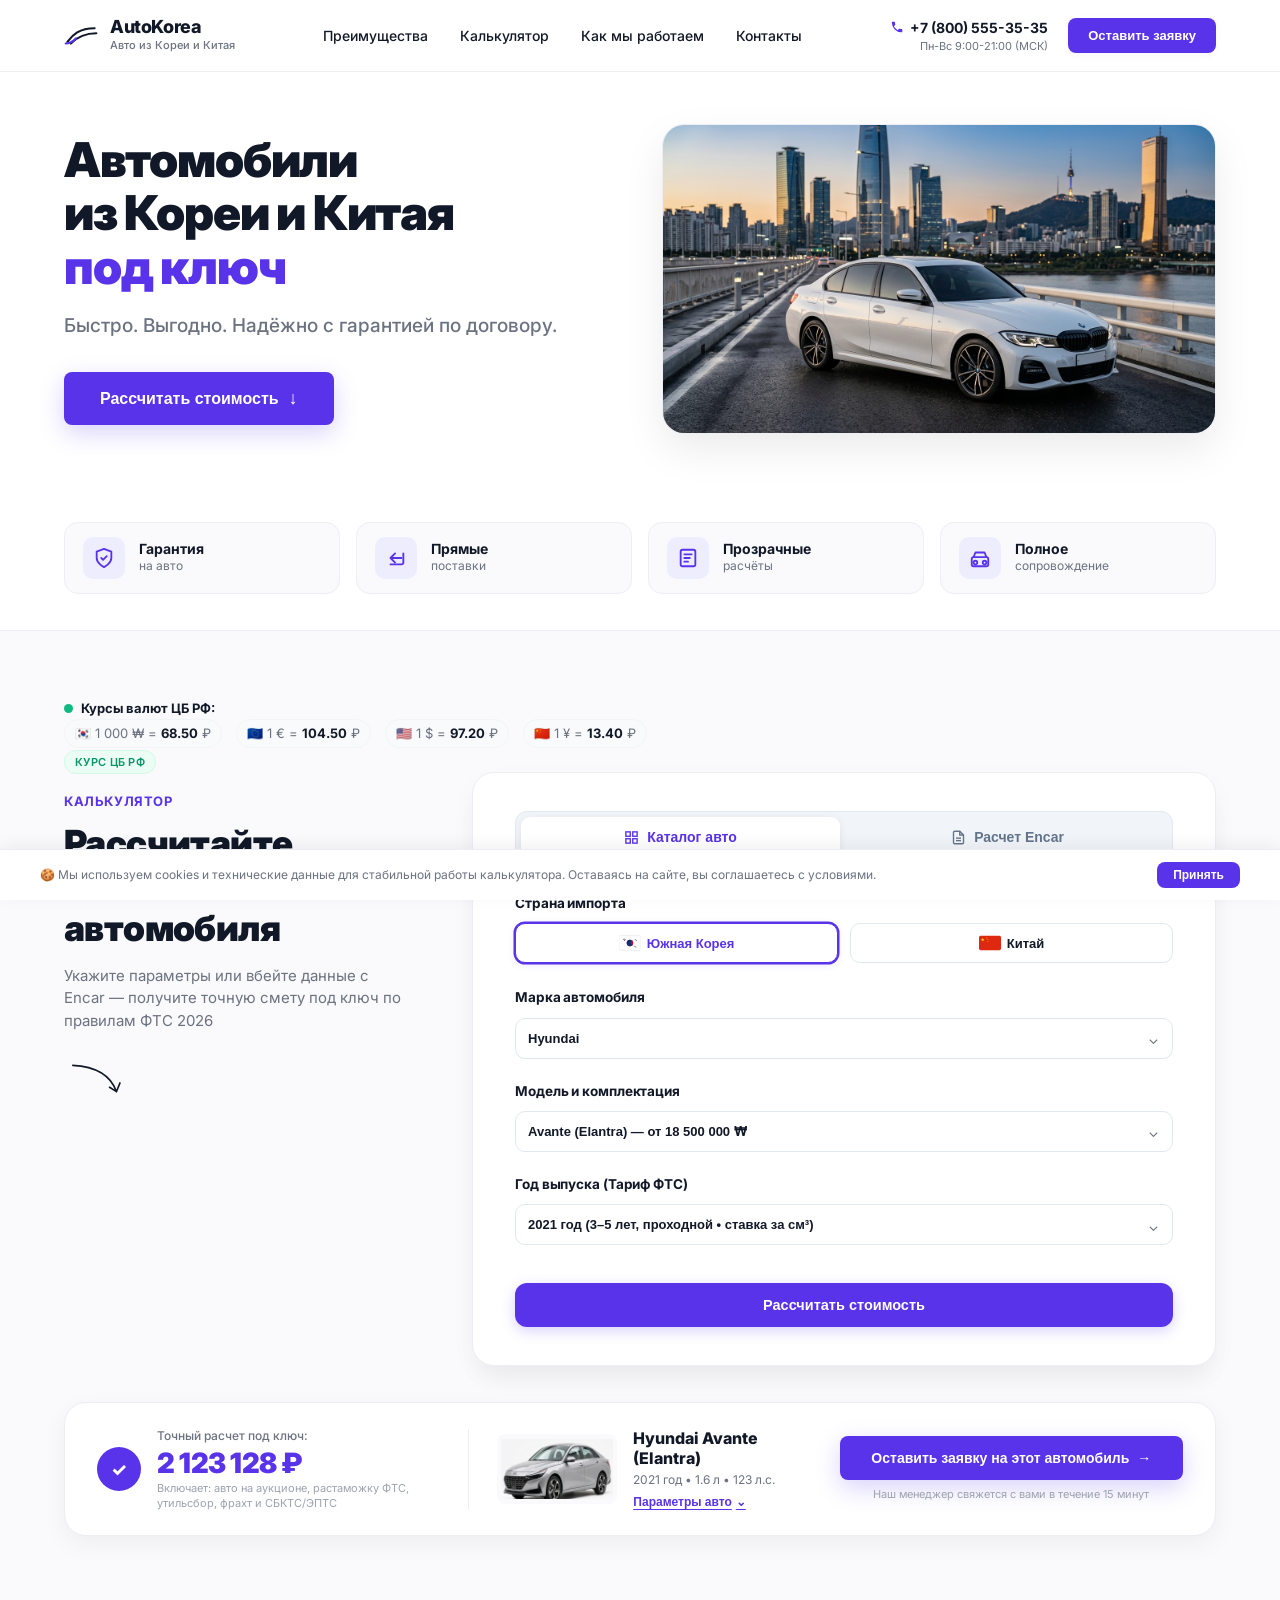
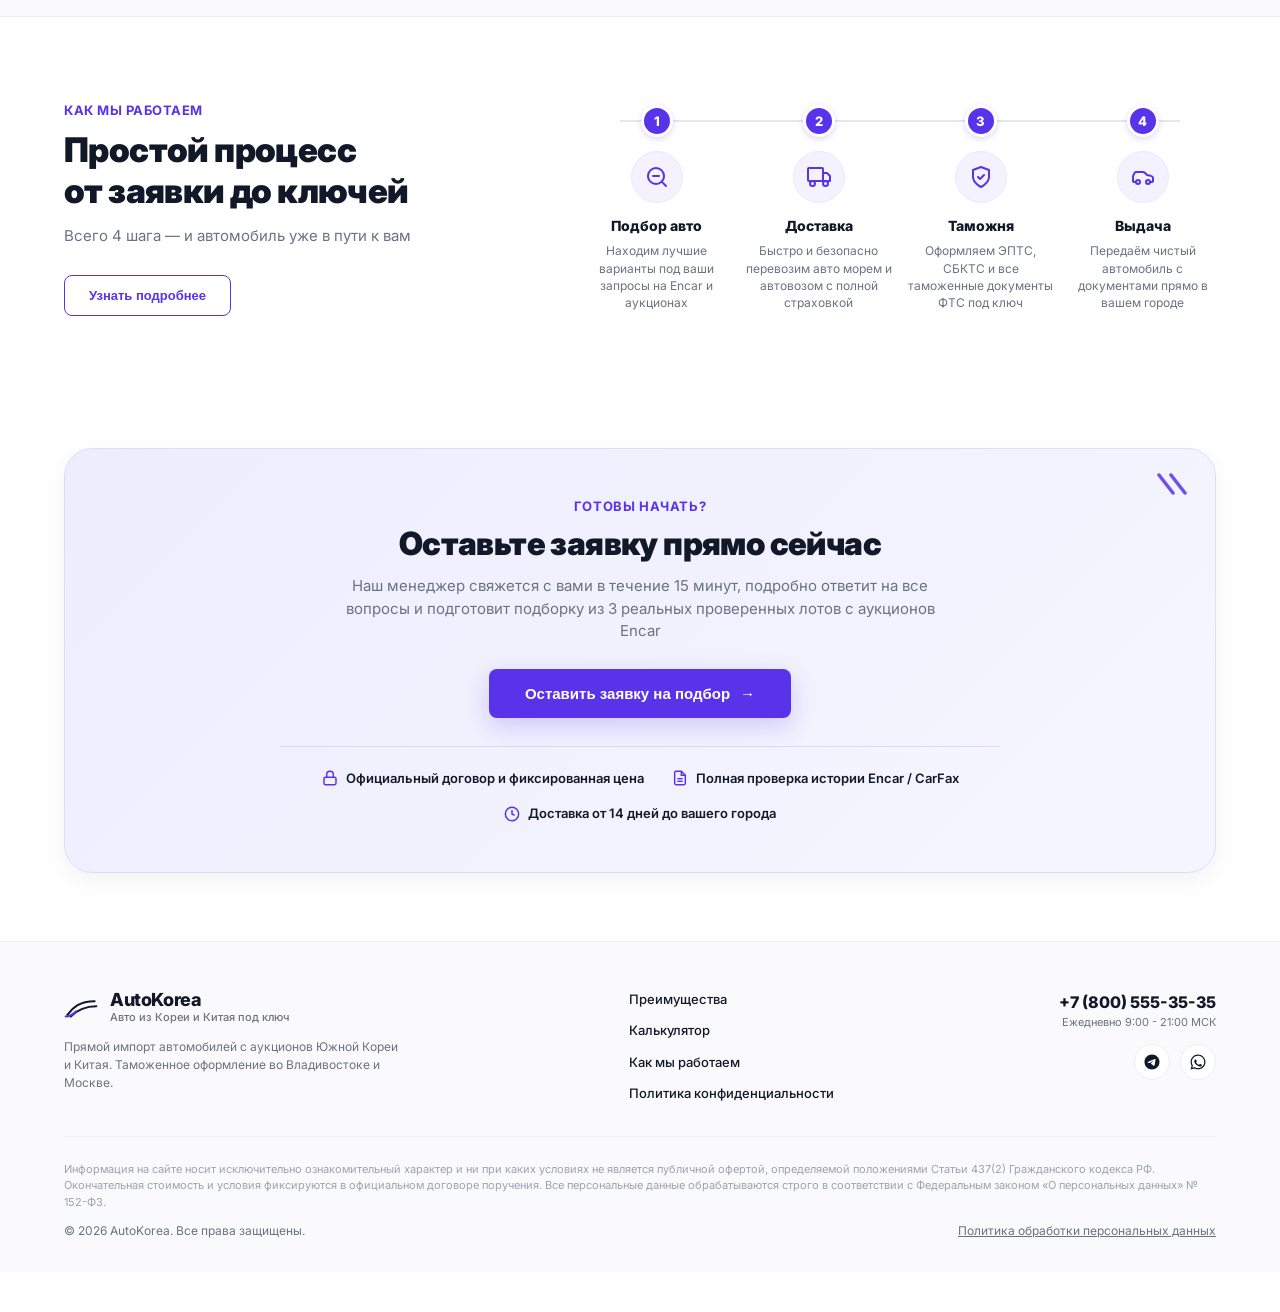
==== commit 740b5c20: "Add files via upload" ====
--- a/index.html
+++ b/index.html
@@ -25,7 +25,7 @@
           <path d="M2 24C6 24 10 22 14 18" stroke="#5833EA" stroke-width="2.5" stroke-linecap="round"/>
         </svg>
         <div class="logo-text">
-          <span class="logo-main">AutoKorea</span>
+          <span class="logo-main brand-name-dynamic">AutoKorea</span>
           <span class="logo-sub">Авто из Кореи и Китая</span>
         </div>
       </a>
@@ -41,12 +41,16 @@
       <!-- Header Contacts & CTA -->
       <div class="header-right">
         <div class="phone-block">
-          <a href="tel:+78005553535" class="phone-number">
+          <a href="tel:+78005553535" class="phone-number phone-dynamic-link">
             <svg class="phone-icon" width="14" height="14" viewBox="0 0 24 24" fill="currentColor"><path d="M6.62 10.79a15.05 15.05 0 006.59 6.59l2.2-2.2a1 1 0 011.02-.24 11.72 11.72 0 003.68.59 1 1 0 011 1v3.5a1 1 0 01-1 1A17 17 0 013 4a1 1 0 011-1h3.5a1 1 0 011 1 11.72 11.72 0 00.59 3.68 1 1 0 01-.24 1.02l-2.23 2.09z"/></svg>
-            +7 (800) 555-35-35
+            <span class="phone-text-dynamic">+7 (800) 555-35-35</span>
           </a>
           <span class="phone-schedule">Пн-Вс 9:00-21:00 (МСК)</span>
         </div>
+        <a href="https://t.me/" target="_blank" rel="noopener" class="header-tg-pill tg-dynamic-link" id="headerTgPill" style="display: none;">
+          <svg width="15" height="15" viewBox="0 0 24 24" fill="currentColor"><path d="M12 2C6.48 2 2 6.48 2 12s4.48 10 10 10 10-4.48 10-10S17.52 2 12 2zm4.64 6.8c-.15 1.58-.8 5.42-1.13 7.19-.14.75-.42 1-.68 1.03-.58.05-1.02-.38-1.58-.75-.88-.58-1.38-.94-2.23-1.5-.99-.65-.35-1.01.22-1.59.15-.15 2.71-2.48 2.76-2.69a.2.2 0 00-.05-.18c-.06-.05-.14-.03-.21-.02-.09.02-1.49.95-4.22 2.79-.4.27-.76.41-1.08.4-.36-.01-1.04-.2-1.55-.37-.63-.2-1.12-.31-1.08-.66.02-.18.27-.36.75-.55 2.92-1.27 4.86-2.11 5.83-2.52 2.78-1.16 3.35-1.36 3.73-1.36.08 0 .27.02.39.12.1.08.13.19.14.27-.01.06.01.24 0 .38z"/></svg>
+          <span id="headerTgUsername">Telegram</span>
+        </a>
         <button type="button" class="btn-purple-sm" id="headerCtaBtn">Оставить заявку</button>
       </div>
     </div>
@@ -59,9 +63,9 @@
         <h1 class="hero-title">
           Автомобили<br>
           из Кореи и Китая<br>
-          <span class="text-purple">под ключ</span>
+          <span class="text-purple" id="heroBrandSuffix">под ключ</span>
         </h1>
-        <p class="hero-subtitle">Быстро. Выгодно. Надёжно.</p>
+        <p class="hero-subtitle">Быстро. Выгодно. Надёжно с гарантией по договору.</p>
         <button type="button" class="btn-purple-lg" id="scrollCalcBtn">
           <span>Рассчитать стоимость</span>
           <span class="arrow-down">↓</span>
@@ -142,16 +146,31 @@
   <!-- Interactive Calculator Section -->
   <section class="calc-section" id="calculator">
     <div class="container">
+
+      <!-- Live CBR Exchange Rates Ticker Bar -->
+      <div class="cbr-rate-ticker" id="cbrRateTicker">
+        <div class="cbr-ticker-left">
+          <span class="cbr-pulse-dot"></span>
+          <span class="cbr-ticker-title">Курсы валют ЦБ РФ:</span>
+        </div>
+        <div class="cbr-ticker-rates">
+          <span class="cbr-chip">🇰🇷 1 000 ₩ = <strong id="cbrKrw">68.50</strong> ₽</span>
+          <span class="cbr-chip">🇪🇺 1 € = <strong id="cbrEur">104.50</strong> ₽</span>
+          <span class="cbr-chip">🇺🇸 1 $ = <strong id="cbrUsd">97.20</strong> ₽</span>
+          <span class="cbr-chip">🇨🇳 1 ¥ = <strong id="cbrCny">13.40</strong> ₽</span>
+        </div>
+        <span class="cbr-ticker-badge" id="cbrStatusBadge">Онлайн расчет</span>
+      </div>
+
       <div class="calc-layout-grid">
         
         <!-- Calculator Left Header -->
         <div class="calc-intro">
           <span class="calc-eyebrow">Калькулятор</span>
           <h2 class="calc-heading">
-            Рассчитайте<br>
-            стоимость автомобиля
+            Рассчитайте стоимость автомобиля
           </h2>
-          <p class="calc-subtext">Укажите параметры — и узнайте точную стоимость с доставкой и растаможкой</p>
+          <p class="calc-subtext">Укажите параметры или вбейте данные с Encar — получите точную смету под ключ по правилам ФТС 2026</p>
           <div class="curved-arrow-box" aria-hidden="true">
             <svg width="70" height="45" viewBox="0 0 80 50" fill="none" stroke="#111827" stroke-width="1.8" stroke-linecap="round">
               <path d="M10 10 Q 50 12 60 40 M52 35 L60 40 L64 30"/>
@@ -163,25 +182,35 @@
         <div class="calc-form-card">
           <form id="calcForm" class="calc-form-body">
             
-            <!-- Row 1: Country Toggle with Crisp SVG Flags -->
-            <div class="form-row">
-              <label class="form-row-label">Страна</label>
+            <!-- Mode Switcher: Catalog vs Free Encar Calculator -->
+            <div class="calc-mode-nav">
+              <button type="button" class="calc-mode-tab active" id="tabModeCatalog">
+                <svg width="15" height="15" viewBox="0 0 24 24" fill="none" stroke="currentColor" stroke-width="2.2"><rect x="3" y="3" width="7" height="7"/><rect x="14" y="3" width="7" height="7"/><rect x="14" y="14" width="7" height="7"/><rect x="3" y="14" width="7" height="7"/></svg>
+                <span>Каталог авто</span>
+              </button>
+              <button type="button" class="calc-mode-tab" id="tabModeEncar">
+                <svg width="15" height="15" viewBox="0 0 24 24" fill="none" stroke="currentColor" stroke-width="2.2"><path d="M14 2H6a2 2 0 0 0-2 2v16a2 2 0 0 0 2 2h12a2 2 0 0 0 2-2V8z"/><polyline points="14 2 14 8 20 8"/><line x1="16" y1="13" x2="8" y2="13"/><line x1="16" y1="17" x2="8" y2="17"/></svg>
+                <span>Расчет Encar</span>
+              </button>
+            </div>
+
+            <!-- Country Selection Group -->
+            <div class="calc-field-group">
+              <label class="calc-field-label">Страна импорта</label>
               <div class="country-toggles">
                 <button type="button" class="country-toggle-btn active" data-country="korea" id="btnCountryKorea">
                   <!-- Korea Flag SVG -->
                   <svg class="flag-svg" width="22" height="16" viewBox="0 0 30 20" fill="none" xmlns="http://www.w3.org/2000/svg">
                     <rect width="30" height="20" rx="2" fill="#FFFFFF" stroke="#E5E7EB"/>
-                    <!-- Red / Blue Taegeuk circle -->
                     <circle cx="15" cy="10" r="4.5" fill="#C60C30"/>
                     <path d="M15 5.5C17.5 5.5 17.5 10 15 10C12.5 10 12.5 14.5 15 14.5C12.5 14.5 10.5 12.5 10.5 10C10.5 7.5 12.5 5.5 15 5.5Z" fill="#003478"/>
                     <circle cx="15" cy="12.25" r="2.25" fill="#003478"/>
-                    <!-- Trigrams -->
                     <line x1="6" y1="5" x2="8" y2="7" stroke="#111827" stroke-width="1"/>
                     <line x1="7" y1="4" x2="9" y2="6" stroke="#111827" stroke-width="1"/>
                     <line x1="22" y1="5" x2="24" y2="7" stroke="#111827" stroke-width="1"/>
                     <line x1="21" y1="14" x2="23" y2="16" stroke="#111827" stroke-width="1"/>
                   </svg>
-                  <span>Корея</span>
+                  <span>Южная Корея</span>
                 </button>
 
                 <button type="button" class="country-toggle-btn" data-country="china" id="btnCountryChina">
@@ -198,41 +227,97 @@
               </div>
             </div>
 
-            <!-- Row 2: Brand Dropdown -->
-            <div class="form-row">
-              <label for="selectBrand" class="form-row-label">Марка</label>
-              <div class="select-wrapper">
-                <select id="selectBrand" class="custom-select">
-                  <!-- Populated by JS -->
-                </select>
-                <span class="select-arrow">⌄</span>
-              </div>
-            </div>
-
-            <!-- Row 3: Model Dropdown -->
-            <div class="form-row">
-              <label for="selectModel" class="form-row-label">Модель</label>
-              <div class="select-wrapper">
-                <select id="selectModel" class="custom-select">
-                  <!-- Populated by JS -->
-                </select>
-                <span class="select-arrow">⌄</span>
-              </div>
-            </div>
-
-            <!-- Row 4: Year Dropdown (Affects FTS Customs Duty & Tariffs) -->
-            <div class="form-row">
-              <label for="selectYear" class="form-row-label">Год выпуска</label>
-              <div class="select-wrapper">
-                <select id="selectYear" class="custom-select">
-                  <option value="2021" selected>2021 год (3-5 лет, льготный тариф ФТС)</option>
-                  <option value="2022">2022 год (3-5 лет, проходной)</option>
-                  <option value="2023">2023 год (до 3 лет, свежий / 48% пошлина)</option>
-                  <option value="2024">2024 год (новый / 48% пошлина)</option>
-                  <option value="2020">2020 год (старше 5 лет, повышенная ставка)</option>
-                  <option value="2019">2019 год (старше 5 лет, повышенная ставка)</option>
-                </select>
-                <span class="select-arrow">⌄</span>
+            <!-- Mode 1: Catalog Dropdowns -->
+            <div id="catalogFieldsWrap" class="calc-fields-stack">
+              <div class="calc-field-group">
+                <label for="selectBrand" class="calc-field-label">Марка автомобиля</label>
+                <div class="select-wrapper">
+                  <select id="selectBrand" class="custom-select"></select>
+                  <span class="select-arrow">⌄</span>
+                </div>
+              </div>
+
+              <div class="calc-field-group">
+                <label for="selectModel" class="calc-field-label">Модель и комплектация</label>
+                <div class="select-wrapper">
+                  <select id="selectModel" class="custom-select"></select>
+                  <span class="select-arrow">⌄</span>
+                </div>
+              </div>
+
+              <div class="calc-field-group">
+                <label for="selectYear" class="calc-field-label">Год выпуска (Тариф ФТС)</label>
+                <div class="select-wrapper">
+                  <select id="selectYear" class="custom-select">
+                    <option value="2021" selected>2021 год (3–5 лет, проходной • ставка за см³)</option>
+                    <option value="2022">2022 год (3–5 лет, проходной • ставка за см³)</option>
+                    <option value="2023">2023 год (3–5 лет, проходной • ставка за см³)</option>
+                    <option value="2024">2024 год (до 3 лет, свежий • 48% пошлина)</option>
+                    <option value="2025">2025 год (новый • 48% пошлина)</option>
+                    <option value="2020">2020 год (старше 5 лет, повышенная ставка)</option>
+                    <option value="2019">2019 год (старше 5 лет, повышенная ставка)</option>
+                  </select>
+                  <span class="select-arrow">⌄</span>
+                </div>
+              </div>
+            </div>
+
+            <!-- Mode 2: Free Encar / Custom Lot Input -->
+            <div id="encarFieldsWrap" class="calc-fields-stack" style="display: none;">
+              <!-- Price input in WON / YUAN -->
+              <div class="calc-field-group">
+                <div class="calc-field-header">
+                  <label for="encarPriceInput" class="calc-field-label" id="lblEncarPrice">Цена на Encar</label>
+                  <span class="calc-field-hint" id="encarCurrencyHint">в вонах (₩)</span>
+                </div>
+                <div class="input-with-currency">
+                  <input type="number" id="encarPriceInput" class="custom-input" placeholder="24500000" value="24500000" step="500000">
+                  <span class="currency-tag" id="encarCurrencyTag">₩ (воны)</span>
+                </div>
+                <div class="quick-chips-row">
+                  <button type="button" class="quick-chip-btn" data-price="18500000">18.5 млн ₩</button>
+                  <button type="button" class="quick-chip-btn" data-price="24500000">24.5 млн ₩</button>
+                  <button type="button" class="quick-chip-btn" data-price="32000000">32 млн ₩</button>
+                  <button type="button" class="quick-chip-btn" data-price="54000000">54 млн ₩</button>
+                </div>
+              </div>
+
+              <!-- Engine Volume in CC -->
+              <div class="calc-field-group">
+                <div class="calc-field-header">
+                  <label for="encarEngineCcInput" class="calc-field-label">Объем двигателя</label>
+                  <span class="calc-field-hint">в см³ (по сетке ФТС)</span>
+                </div>
+                <div class="input-with-currency">
+                  <input type="number" id="encarEngineCcInput" class="custom-input" placeholder="1999" value="1999" step="100">
+                  <span class="currency-tag">см³</span>
+                </div>
+                <div class="quick-chips-row">
+                  <button type="button" class="quick-chip-btn" data-cc="1598">1.6 л</button>
+                  <button type="button" class="quick-chip-btn" data-cc="1999">2.0 л</button>
+                  <button type="button" class="quick-chip-btn" data-cc="2151">2.2 л Дизель</button>
+                  <button type="button" class="quick-chip-btn" data-cc="2497">2.5 л Turbo</button>
+                  <button type="button" class="quick-chip-btn" data-cc="2993">3.0 л</button>
+                </div>
+              </div>
+
+              <!-- Age Category -->
+              <div class="calc-field-group">
+                <label for="encarAgeSelect" class="calc-field-label">Возраст авто (Тариф растаможки)</label>
+                <div class="select-wrapper">
+                  <select id="encarAgeSelect" class="custom-select">
+                    <option value="3_to_5" selected>3–5 лет (2021–2023) — Проходной (по объему в €/см³)</option>
+                    <option value="under_3">до 3 лет (2024–2026) — Свежий (48% от стоимости)</option>
+                    <option value="over_5">старше 5 лет (до 2021) — Непроходной (повышенная ставка)</option>
+                  </select>
+                  <span class="select-arrow">⌄</span>
+                </div>
+              </div>
+
+              <!-- Optional Lot Title or Encar Link -->
+              <div class="calc-field-group">
+                <label for="encarLotInput" class="calc-field-label">Ссылка на лот Encar или модель <span class="label-optional">(необязательно)</span></label>
+                <input type="text" id="encarLotInput" class="custom-input" placeholder="Например: Kia Carnival Signature или ссылка encar.com">
               </div>
             </div>
 
@@ -241,12 +326,6 @@
               Рассчитать стоимость
             </button>
           </form>
-
-          <!-- Showcase Visual Right of Form -->
-          <div class="calc-side-visual">
-            <div class="calc-visual-backdrop"></div>
-            <img src="img/calc_cars.png" alt="Премиальные автомобили в студии" class="calc-side-img">
-          </div>
         </div>
       </div>
 
@@ -289,28 +368,35 @@
           <div class="drawer-rows">
             <div class="drawer-row">
               <span>Стоимость автомобиля на аукционе:</span>
-              <strong id="detailCarCost">1 750 000 ₽</strong>
+              <strong id="detailCarCost">1 750 000 ₽ <span class="sub-cost-tag" id="detailForeignPrice">(24 500 000 ₩)</span></strong>
             </div>
             <div class="drawer-row">
-              <span>Фрахт и логистика до РФ (Владивосток/Москва):</span>
-              <strong id="detailFreight">220 000 ₽</strong>
+              <span>Расходы в стране отправления и фрахт во Владивосток:</span>
+              <strong id="detailFreight">209 670 ₽</strong>
             </div>
             <div class="drawer-row">
-              <span>Таможенная пошлина ФТС РФ (<span id="detailDutyTag">льготный тариф 3-5 лет</span>):</span>
-              <strong id="detailDuty">445 000 ₽</strong>
+              <span>Таможенная пошлина ФТС РФ (<span id="detailDutyTag">3–5 лет, проходной • по объему</span>):</span>
+              <strong id="detailDuty">564 000 ₽ <span class="sub-cost-tag" id="detailDutyFormula"></span></strong>
             </div>
             <div class="drawer-row">
-              <span>Утилизационный сбор РФ (льготный для физлиц):</span>
+              <span>Таможенный сбор за оформление (ФТС):</span>
+              <strong id="detailCustomsFee">8 530 ₽</strong>
+            </div>
+            <div class="drawer-row">
+              <span>Утилизационный сбор РФ (для личного пользования физлиц):</span>
               <strong id="detailUtil">5 200 ₽</strong>
             </div>
             <div class="drawer-row">
               <span>СБКТС, ЭПТС, услуги таможенного брокера и лаборатория:</span>
-              <strong>95 000 ₽</strong>
+              <strong id="detailPaperwork">95 000 ₽</strong>
             </div>
             <div class="drawer-row">
               <span>Комиссия компании (подбор, сопровождение, безопасная сделка):</span>
-              <strong id="detailCommission">124 800 ₽</strong>
-            </div>
+              <strong id="detailCommission">120 000 ₽</strong>
+            </div>
+          </div>
+          <div class="drawer-formula-note" id="drawerFormulaNote">
+            💡 <em>Справка для подборщиков:</em> пошлина для проходных авто 3–5 лет рассчитывается строго в евро за 1 см³ объема двигателя (Решение ЕЭК № 107), а не 48% (48% применяется для авто до 3 лет). Курсы валют подтягиваются с ЦБ РФ в реальном времени.
           </div>
         </div>
       </div>
@@ -452,7 +538,7 @@
               <path d="M2 24C6 24 10 22 14 18" stroke="#5833EA" stroke-width="2.5" stroke-linecap="round"/>
             </svg>
             <div class="logo-text">
-              <span class="logo-main">AutoKorea</span>
+              <span class="logo-main brand-name-dynamic">AutoKorea</span>
               <span class="logo-sub">Авто из Кореи и Китая под ключ</span>
             </div>
           </div>
@@ -470,14 +556,14 @@
         <!-- Contacts -->
         <div class="footer-contacts">
           <div class="footer-phone-wrap">
-            <a href="tel:+78005553535" class="footer-phone">+7 (800) 555-35-35</a>
+            <a href="tel:+78005553535" class="footer-phone phone-dynamic-link"><span class="phone-text-dynamic">+7 (800) 555-35-35</span></a>
             <span class="footer-schedule">Ежедневно 9:00 - 21:00 МСК</span>
           </div>
           <div class="footer-socials">
-            <a href="https://t.me/" target="_blank" rel="noopener" class="social-btn" title="Telegram">
+            <a href="https://t.me/" target="_blank" rel="noopener" class="social-btn tg-dynamic-link" id="footerTgBtn" title="Telegram">
               <svg width="18" height="18" viewBox="0 0 24 24" fill="currentColor"><path d="M12 2C6.48 2 2 6.48 2 12s4.48 10 10 10 10-4.48 10-10S17.52 2 12 2zm4.64 6.8c-.15 1.58-.8 5.42-1.13 7.19-.14.75-.42 1-.68 1.03-.58.05-1.02-.38-1.58-.75-.88-.58-1.38-.94-2.23-1.5-.99-.65-.35-1.01.22-1.59.15-.15 2.71-2.48 2.76-2.69a.2.2 0 00-.05-.18c-.06-.05-.14-.03-.21-.02-.09.02-1.49.95-4.22 2.79-.4.27-.76.41-1.08.4-.36-.01-1.04-.2-1.55-.37-.63-.2-1.12-.31-1.08-.66.02-.18.27-.36.75-.55 2.92-1.27 4.86-2.11 5.83-2.52 2.78-1.16 3.35-1.36 3.73-1.36.08 0 .27.02.39.12.1.08.13.19.14.27-.01.06.01.24 0 .38z"/></svg>
             </a>
-            <a href="https://wa.me/" target="_blank" rel="noopener" class="social-btn" title="WhatsApp">
+            <a href="https://wa.me/" target="_blank" rel="noopener" class="social-btn phone-dynamic-link" title="WhatsApp">
               <svg width="18" height="18" viewBox="0 0 24 24" fill="currentColor"><path d="M12.04 2c-5.46 0-9.91 4.45-9.91 9.91 0 1.75.46 3.45 1.32 4.95L2.05 22l5.25-1.38c1.45.79 3.08 1.21 4.74 1.21 5.46 0 9.91-4.45 9.91-9.91 0-2.65-1.03-5.14-2.9-7.01A9.816 9.816 0 0012.04 2m.01 1.67c2.2 0 4.26.86 5.82 2.41a8.17 8.17 0 012.41 5.83c0 4.54-3.7 8.24-8.24 8.24-1.48 0-2.93-.4-4.2-1.15l-.3-.18-3.12.82.83-3.04-.2-.31a8.19 8.19 0 01-1.26-4.38c0-4.54 3.7-8.24 8.24-8.24m4.52 11.66c-.25-.12-1.47-.72-1.7-.81-.23-.08-.39-.12-.56.12-.17.25-.64.81-.79.97-.14.17-.29.19-.54.06-.25-.12-1.05-.39-2-1.23-.74-.66-1.23-1.47-1.38-1.72-.14-.25-.02-.38.11-.51.11-.11.25-.29.37-.43.12-.15.17-.25.25-.42.08-.17.04-.31-.02-.44-.06-.12-.56-1.34-.76-1.84-.2-.49-.4-.42-.56-.43h-.47c-.17 0-.44.06-.67.31-.23.25-.88.86-.88 2.1 0 1.24.9 2.44 1.03 2.61.12.17 1.77 2.7 4.29 3.79.6.26 1.07.41 1.44.53.6.19 1.15.16 1.58.1.48-.07 1.47-.6 1.68-1.18.21-.58.21-1.07.15-1.18-.06-.11-.23-.17-.48-.3z"/></svg>
             </a>
           </div>
@@ -490,7 +576,7 @@
           Информация на сайте носит исключительно ознакомительный характер и ни при каких условиях не является публичной офертой, определяемой положениями Статьи 437(2) Гражданского кодекса РФ. Окончательная стоимость и условия фиксируются в официальном договоре поручения. Все персональные данные обрабатываются строго в соответствии с Федеральным законом «О персональных данных» № 152-ФЗ.
         </p>
         <div class="footer-copy-wrap">
-          <span>© 2026 AutoKorea. Все права защищены.</span>
+          <span>© 2026 <span class="brand-name-dynamic">AutoKorea</span>. Все права защищены.</span>
           <a href="#" id="openPrivacyBottomLink" class="legal-link">Политика обработки персональных данных</a>
         </div>
       </div>
@@ -506,21 +592,27 @@
       <div id="modalFormView">
         <span class="modal-tag">ЗАЯВКА НА ПОДБОР И РАСЧЕТ</span>
         <h3 class="modal-title" id="modalTitle">Получить точный расчет под ключ</h3>
-        <p class="modal-subtitle">Менеджер проверит наличие лотов на аукционах Encar, актуальные ставки таможни ФТС и свяжется с вами.</p>
+        <p class="modal-subtitle">Менеджер <span class="brand-name-dynamic">AutoKorea</span> проверит наличие лотов на аукционах Encar, актуальные ставки таможни ФТС и свяжется с вами.</p>
 
         <div class="modal-summary-box" id="modalSummaryBox">
           🇰🇷 Hyundai Avante 2021 • 2 850 000 ₽ под ключ
         </div>
 
         <form id="leadForm" class="modal-form" novalidate>
+          <!-- Anti-Spam Honeypot (hidden from real users, traps bots) -->
+          <div class="hp-wrap" style="position: absolute; left: -9999px; opacity: 0; pointer-events: none;" aria-hidden="true">
+            <label for="userWebsiteHp">Веб-сайт</label>
+            <input type="text" id="userWebsiteHp" name="user_website_hp" tabindex="-1" autocomplete="off">
+          </div>
+
           <div class="form-group">
             <label for="userName" class="field-label">Ваше имя</label>
             <input type="text" id="userName" class="form-input" placeholder="Например, Александр" maxlength="50" required>
           </div>
 
           <div class="form-group">
-            <label for="userPhone" class="field-label">Телефон или WhatsApp</label>
-            <input type="tel" id="userPhone" class="form-input" placeholder="+7 (999) 000-00-00" maxlength="20" required>
+            <label for="userPhone" class="field-label">Номер телефона</label>
+            <input type="tel" id="userPhone" class="form-input" placeholder="+7 (___) ___-__-__" maxlength="18" required>
           </div>
 
           <div class="form-group">
@@ -528,11 +620,11 @@
             <input type="text" id="userTg" class="form-input" placeholder="@username или желаемый бюджет" maxlength="80">
           </div>
 
-          <!-- 152-FZ Legal Consent -->
+          <!-- 152-FZ Legal Consent (Unchecked by default to prevent RKN fines) -->
           <div class="consent-group">
             <label class="consent-label">
-              <input type="checkbox" id="consentCheck" checked required>
-              <span>Согласен на обработку персональных данных в соответствии с <a href="#" id="openPrivacyFromModal">152-ФЗ</a> и принимаю условия <a href="#" id="openPrivacyFromModal2">Политики</a></span>
+              <input type="checkbox" id="consentCheck" required>
+              <span>Я даю согласие на обработку персональных данных в соответствии с <a href="#" id="openPrivacyFromModal">152-ФЗ</a> и принимаю условия <a href="#" id="openPrivacyFromModal2">Политики конфиденциальности</a></span>
             </label>
           </div>
 
--- a/style.css
+++ b/style.css
@@ -341,10 +341,10 @@
 
 .calc-layout-grid {
   display: grid;
-  grid-template-columns: 0.9fr 1.1fr;
+  grid-template-columns: 360px 1fr;
   align-items: flex-start;
-  gap: 44px;
-  margin-bottom: 32px;
+  gap: 48px;
+  margin-bottom: 36px;
 }
 
 .calc-intro {
@@ -387,56 +387,82 @@
   background: #FFFFFF;
   border: 1px solid var(--border-light);
   border-radius: var(--radius-lg);
-  padding: 28px 32px;
-  box-shadow: var(--shadow-md);
-  display: grid;
-  grid-template-columns: 1.2fr 0.8fr;
+  padding: 38px 42px;
+  box-shadow: 0 10px 30px -5px rgba(0, 0, 0, 0.05), 0 20px 25px -5px rgba(0, 0, 0, 0.03);
+  display: block;
+  width: 100%;
+}
+
+.calc-form-body {
+  display: flex;
+  flex-direction: column;
   gap: 24px;
-  align-items: center;
-}
-
-.calc-form-body {
-  display: flex;
-  flex-direction: column;
-  gap: 18px;
-}
-
-.form-row {
+  width: 100%;
+}
+
+.calc-fields-stack {
+  display: flex;
+  flex-direction: column;
+  gap: 22px;
+  width: 100%;
+}
+
+.calc-field-group {
+  display: flex;
+  flex-direction: column;
+  gap: 10px;
+  width: 100%;
+}
+
+.calc-field-header {
   display: flex;
   align-items: center;
   justify-content: space-between;
-  gap: 16px;
-}
-
-.form-row-label {
-  font-size: 13px;
-  font-weight: 600;
-  color: var(--color-text-dark);
-  min-width: 90px;
+  gap: 8px;
+  margin-bottom: 2px;
+}
+
+.calc-field-label {
+  font-size: 13.5px;
+  font-weight: 700;
+  color: var(--color-text-dark);
+  letter-spacing: -0.1px;
+}
+
+.calc-field-hint {
+  font-size: 12px;
+  color: var(--color-text-muted);
+  font-weight: 500;
+}
+
+.label-optional {
+  font-size: 11.5px;
+  font-weight: 400;
+  color: #9CA3AF;
 }
 
 /* Country Toggles with Crisp SVG Flags */
 .country-toggles {
   display: grid;
   grid-template-columns: 1fr 1fr;
-  gap: 8px;
-  flex: 1;
+  gap: 12px;
+  width: 100%;
 }
 
 .country-toggle-btn {
   background: #FFFFFF;
-  border: 1px solid var(--border-light);
-  border-radius: var(--radius-sm);
-  padding: 8px 12px;
-  font-size: 13px;
-  font-weight: 600;
+  border: 1.5px solid #E2E8F0;
+  border-radius: 10px;
+  padding: 13px 18px;
+  font-size: 14px;
+  font-weight: 700;
   color: var(--color-text-dark);
   cursor: pointer;
   display: flex;
   align-items: center;
   justify-content: center;
-  gap: 8px;
-  transition: all 0.2s;
+  gap: 10px;
+  transition: all 0.2s ease;
 }
 
 .flag-svg {
@@ -446,20 +472,21 @@
 }
 
 .country-toggle-btn:hover {
-  border-color: #D1D5DB;
+  border-color: #CBD5E1;
+  background: #F8FAFC;
 }
 
 .country-toggle-btn.active {
   background: #FFFFFF;
   border-color: var(--color-primary);
   color: var(--color-primary);
-  box-shadow: 0 0 0 1.5px var(--color-primary);
+  box-shadow: 0 0 0 1.5px var(--color-primary), 0 2px 8px rgba(88, 51, 234, 0.12);
 }
 
 /* Select Wrappers */
 .select-wrapper {
   position: relative;
-  flex: 1;
+  width: 100%;
 }
 
 .custom-select {
@@ -467,29 +494,33 @@
   appearance: none;
   -webkit-appearance: none;
   background: #FFFFFF;
-  border: 1px solid var(--border-light);
-  border-radius: var(--radius-sm);
-  padding: 10px 34px 10px 14px;
-  font-size: 13px;
-  font-weight: 500;
+  border: 1.5px solid #E2E8F0;
+  border-radius: 10px;
+  padding: 13px 40px 13px 16px;
+  font-size: 14px;
+  font-weight: 600;
   color: var(--color-text-dark);
   outline: none;
   cursor: pointer;
   transition: border-color 0.2s, box-shadow 0.2s;
+  box-sizing: border-box;
+  text-overflow: ellipsis;
+  white-space: nowrap;
+  overflow: hidden;
 }
 
 .custom-select:focus {
   border-color: var(--color-primary);
-  box-shadow: 0 0 0 2px rgba(88, 51, 234, 0.15);
+  box-shadow: 0 0 0 3px rgba(88, 51, 234, 0.12);
 }
 
 .select-arrow {
   position: absolute;
   top: 50%;
-  right: 12px;
+  right: 14px;
   transform: translateY(-50%);
   pointer-events: none;
-  font-size: 13px;
+  font-size: 14px;
   color: var(--color-text-muted);
 }
 
@@ -497,51 +528,29 @@
   background: var(--color-primary);
   color: #FFFFFF;
   border: none;
-  border-radius: var(--radius-sm);
-  padding: 14px;
-  font-size: 14px;
+  border-radius: 12px;
+  padding: 16px 28px;
+  font-size: 15.5px;
   font-weight: 700;
   cursor: pointer;
-  transition: background 0.2s, transform 0.1s;
-  margin-top: 6px;
+  transition: background 0.2s, transform 0.1s, box-shadow 0.2s;
+  margin-top: 14px;
+  width: 100%;
+  box-shadow: 0 4px 14px rgba(88, 51, 234, 0.22);
 }
 
 .btn-calc-submit:hover {
   background: var(--color-primary-hover);
+  box-shadow: 0 6px 20px rgba(88, 51, 234, 0.32);
+  transform: translateY(-1px);
 }
 
 .btn-calc-submit:active {
   transform: scale(0.99);
 }
 
-/* Calculator Side Showcase Visual */
 .calc-side-visual {
-  position: relative;
-  display: flex;
-  align-items: center;
-  justify-content: center;
-  padding: 12px;
-}
-
-.calc-visual-backdrop {
-  position: absolute;
-  width: 220px;
-  height: 220px;
-  border-radius: 50%;
-  background: var(--color-primary-light);
-  top: 50%;
-  left: 50%;
-  transform: translate(-50%, -50%);
-  z-index: 1;
-}
-
-.calc-side-img {
-  position: relative;
-  z-index: 2;
-  width: 100%;
-  max-width: 260px;
-  height: auto;
-  object-fit: contain;
+  display: none !important;
 }
 
 /* =========================================
@@ -1386,12 +1395,20 @@
   }
   .calc-layout-grid {
     grid-template-columns: 1fr;
+    gap: 32px;
+  }
+  .calc-intro {
+    text-align: center;
+    max-width: 600px;
+    margin: 0 auto;
+  }
+  .calc-intro .curved-arrow-box {
+    display: none;
   }
   .calc-form-card {
-    grid-template-columns: 1fr;
-  }
-  .calc-side-visual {
-    display: none;
+    max-width: 680px;
+    margin: 0 auto;
+    padding: 32px 28px;
   }
   .result-banner {
     grid-template-columns: 1fr;
@@ -1498,4 +1515,369 @@
   .footer-phone-wrap {
     text-align: left;
   }
-}
+  
+  /* Mobile Spacing for Calculator Form (Fixes Clinging Elements) */
+  .calc-layout-grid {
+    grid-template-columns: 1fr;
+    gap: 28px;
+  }
+  .calc-intro {
+    text-align: center;
+    max-width: 580px;
+    margin: 0 auto;
+  }
+  .calc-heading {
+    font-size: 27px;
+    letter-spacing: -0.4px;
+    margin-bottom: 12px;
+    line-height: 1.22;
+  }
+  .calc-subtext {
+    font-size: 14px;
+    margin: 0 auto;
+    max-width: 92%;
+  }
+  .calc-intro .curved-arrow-box {
+    display: none;
+  }
+  .calc-form-card {
+    padding: 26px 20px;
+    border-radius: 16px;
+  }
+  .calc-form-body {
+    gap: 20px;
+  }
+  .calc-fields-stack {
+    gap: 18px;
+  }
+  .calc-field-group {
+    gap: 8px;
+  }
+  .country-toggles {
+    gap: 10px;
+  }
+  .country-toggle-btn {
+    padding: 12px 14px;
+    font-size: 13.5px;
+  }
+  .custom-select {
+    padding: 13px 36px 13px 14px;
+    font-size: 13.5px;
+  }
+  .custom-input {
+    padding: 13px 70px 13px 14px;
+    font-size: 13.5px;
+  }
+  .quick-chips-row {
+    margin-top: 8px;
+    margin-bottom: 4px;
+    gap: 6px 8px;
+  }
+  .quick-chip-btn {
+    padding: 5px 11px;
+    font-size: 11.5px;
+  }
+  .btn-calc-submit {
+    margin-top: 10px;
+    padding: 15px 20px;
+    font-size: 15px;
+  }
+}
+
+@media (max-width: 480px) {
+  .calc-heading {
+    font-size: 23px;
+    line-height: 1.22;
+  }
+  .calc-form-card {
+    padding: 20px 14px;
+  }
+  .calc-form-body {
+    gap: 18px;
+  }
+  .calc-fields-stack {
+    gap: 16px;
+  }
+  .calc-mode-tab {
+    padding: 10px 6px;
+    font-size: 12px;
+    gap: 5px;
+    min-width: 0;
+  }
+    padding: 10px 8px;
+    font-size: 12px;
+    gap: 5px;
+  }
+  .country-toggle-btn {
+    padding: 11px 10px;
+    font-size: 13px;
+    gap: 6px;
+  }
+  .custom-select {
+    padding: 12px 32px 12px 12px;
+    font-size: 13px;
+  }
+  .custom-input {
+    padding: 12px 65px 12px 12px;
+    font-size: 13px;
+  }
+  .btn-calc-submit {
+    padding: 14px 18px;
+    font-size: 14.5px;
+  }
+}
+
+/* =========================================
+   LIVE CBR TICKER & ENCAR FREE CALC STYLES
+   ========================================= */
+
+.cbr-rate-ticker {
+  background: #FFFFFF;
+  border: 1px solid #E5E7EB;
+  border-radius: var(--radius-sm);
+  padding: 10px 18px;
+  margin-bottom: 24px;
+  display: flex;
+  align-items: center;
+  justify-content: space-between;
+  flex-wrap: wrap;
+  gap: 12px;
+  box-shadow: 0 2px 6px rgba(0,0,0,0.02);
+}
+
+.cbr-ticker-left {
+  display: flex;
+  align-items: center;
+  gap: 8px;
+}
+
+.cbr-pulse-dot {
+  width: 9px;
+  height: 9px;
+  background-color: #10B981;
+  border-radius: 50%;
+  display: inline-block;
+  box-shadow: 0 0 0 0 rgba(16, 185, 129, 0.7);
+  animation: pulseGreen 2s infinite;
+}
+
+@keyframes pulseGreen {
+  0% {
+    transform: scale(0.95);
+    box-shadow: 0 0 0 0 rgba(16, 185, 129, 0.7);
+  }
+  70% {
+    transform: scale(1);
+    box-shadow: 0 0 0 6px rgba(16, 185, 129, 0);
+  }
+  100% {
+    transform: scale(0.95);
+    box-shadow: 0 0 0 0 rgba(16, 185, 129, 0);
+  }
+}
+
+.cbr-ticker-title {
+  font-size: 13px;
+  font-weight: 700;
+  color: var(--color-text-dark);
+}
+
+.cbr-ticker-rates {
+  display: flex;
+  align-items: center;
+  gap: 14px;
+  flex-wrap: wrap;
+}
+
+.cbr-chip {
+  font-size: 13px;
+  color: var(--color-text-muted);
+  background: #F9FAFB;
+  padding: 4px 10px;
+  border-radius: 20px;
+  border: 1px solid #F3F4F6;
+}
+
+.cbr-chip strong {
+  color: var(--color-text-dark);
+  font-weight: 700;
+}
+
+.cbr-ticker-badge {
+  font-size: 11px;
+  font-weight: 600;
+  color: #059669;
+  background: #ECFDF5;
+  padding: 4px 10px;
+  border-radius: 12px;
+  border: 1px solid #D1FAE5;
+  text-transform: uppercase;
+  letter-spacing: 0.3px;
+}
+
+/* Calculator Mode Switcher */
+.calc-mode-nav {
+  display: flex;
+  background: #F1F5F9;
+  padding: 5px;
+  border-radius: 12px;
+  gap: 8px;
+  margin-bottom: 6px;
+  border: 1px solid #E2E8F0;
+  width: 100%;
+}
+
+.calc-mode-tab {
+  flex: 1;
+  background: transparent;
+  border: none;
+  padding: 12px 18px;
+  font-size: 14px;
+  font-weight: 600;
+  color: #64748B;
+  border-radius: 9px;
+  cursor: pointer;
+  display: inline-flex;
+  align-items: center;
+  justify-content: center;
+  gap: 8px;
+  transition: all 0.2s ease;
+  white-space: nowrap;
+}
+
+.calc-mode-tab:hover {
+  color: var(--color-text-dark);
+}
+
+.calc-mode-tab.active {
+  background: #FFFFFF;
+  color: var(--color-primary);
+  font-weight: 700;
+  box-shadow: 0 2px 8px rgba(0,0,0,0.08);
+}
+
+@media (max-width: 480px) {
+  .calc-mode-tab {
+    padding: 10px 8px;
+    font-size: 12px;
+    gap: 5px;
+  }
+}
+
+/* Free Encar Inputs & Quick Chips */
+.input-with-currency {
+  position: relative;
+  width: 100%;
+}
+
+.custom-input {
+  width: 100%;
+  box-sizing: border-box;
+  padding: 13px 75px 13px 16px;
+  font-size: 14px;
+  font-weight: 600;
+  color: var(--color-text-dark);
+  border: 1.5px solid #E2E8F0;
+  border-radius: 10px;
+  background: #FFFFFF;
+  transition: all 0.2s ease;
+}
+
+.custom-input:focus {
+  outline: none;
+  border-color: var(--color-primary);
+  box-shadow: 0 0 0 3px rgba(88, 51, 234, 0.12);
+}
+
+.currency-tag {
+  position: absolute;
+  right: 16px;
+  top: 50%;
+  transform: translateY(-50%);
+  font-size: 13px;
+  font-weight: 700;
+  color: var(--color-text-muted);
+  pointer-events: none;
+}
+
+.quick-chips-row {
+  display: flex;
+  align-items: center;
+  gap: 8px 10px;
+  flex-wrap: wrap;
+  margin-top: 10px;
+  margin-bottom: 6px;
+  padding: 0;
+  width: 100%;
+}
+
+.quick-chip-btn {
+  background: #F8FAFC;
+  border: 1px solid #E2E8F0;
+  border-radius: 16px;
+  padding: 6px 14px;
+  font-size: 12.5px;
+  font-weight: 600;
+  color: #475569;
+  cursor: pointer;
+  transition: all 0.15s ease;
+  white-space: nowrap;
+}
+
+.quick-chip-btn:hover {
+  background: #EEF2FF;
+  border-color: #C7D2FE;
+  color: #4F46E5;
+  transform: translateY(-1px);
+}
+
+.quick-chip-btn:active {
+  transform: translateY(0);
+  background: #E0E7FF;
+  color: #4338CA;
+}
+
+/* Formula Breakdown Enhancements */
+.sub-cost-tag {
+  font-size: 12px;
+  font-weight: 500;
+  color: #6B7280;
+  margin-left: 6px;
+}
+
+.drawer-formula-note {
+  margin-top: 18px;
+  padding: 12px 14px;
+  background: #F8FAFC;
+  border: 1px solid #E2E8F0;
+  border-radius: var(--radius-sm);
+  font-size: 12px;
+  line-height: 1.5;
+  color: #475569;
+}
+
+.drawer-formula-note strong {
+  color: #0F172A;
+}
+
+/* Header Dynamic Telegram Pill */
+.header-tg-pill {
+  display: inline-flex;
+  align-items: center;
+  gap: 6px;
+  background: #EEF2FF;
+  color: #4F46E5;
+  border: 1px solid #E0E7FF;
+  border-radius: 20px;
+  padding: 6px 14px;
+  font-size: 13px;
+  font-weight: 600;
+  text-decoration: none;
+  transition: all 0.2s;
+}
+
+.header-tg-pill:hover {
+  background: #E0E7FF;
+  transform: translateY(-1px);
+}
+
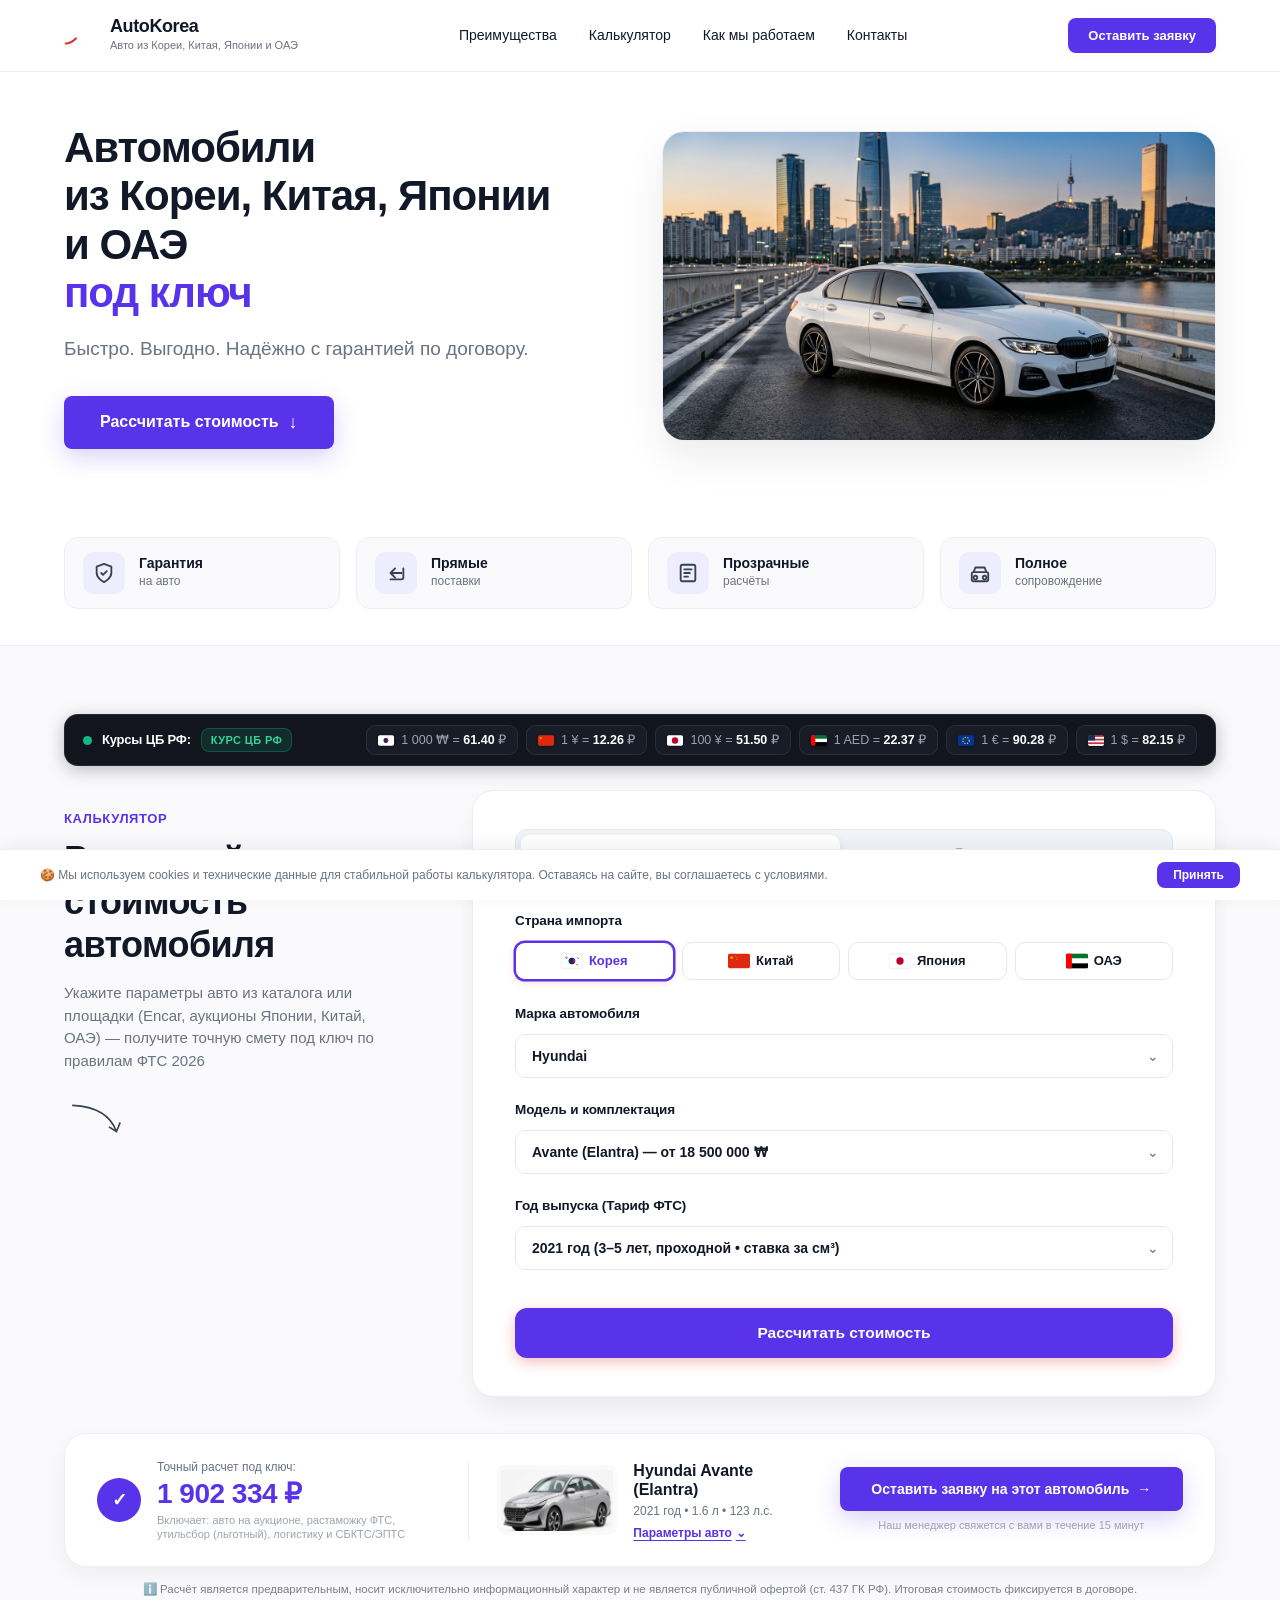
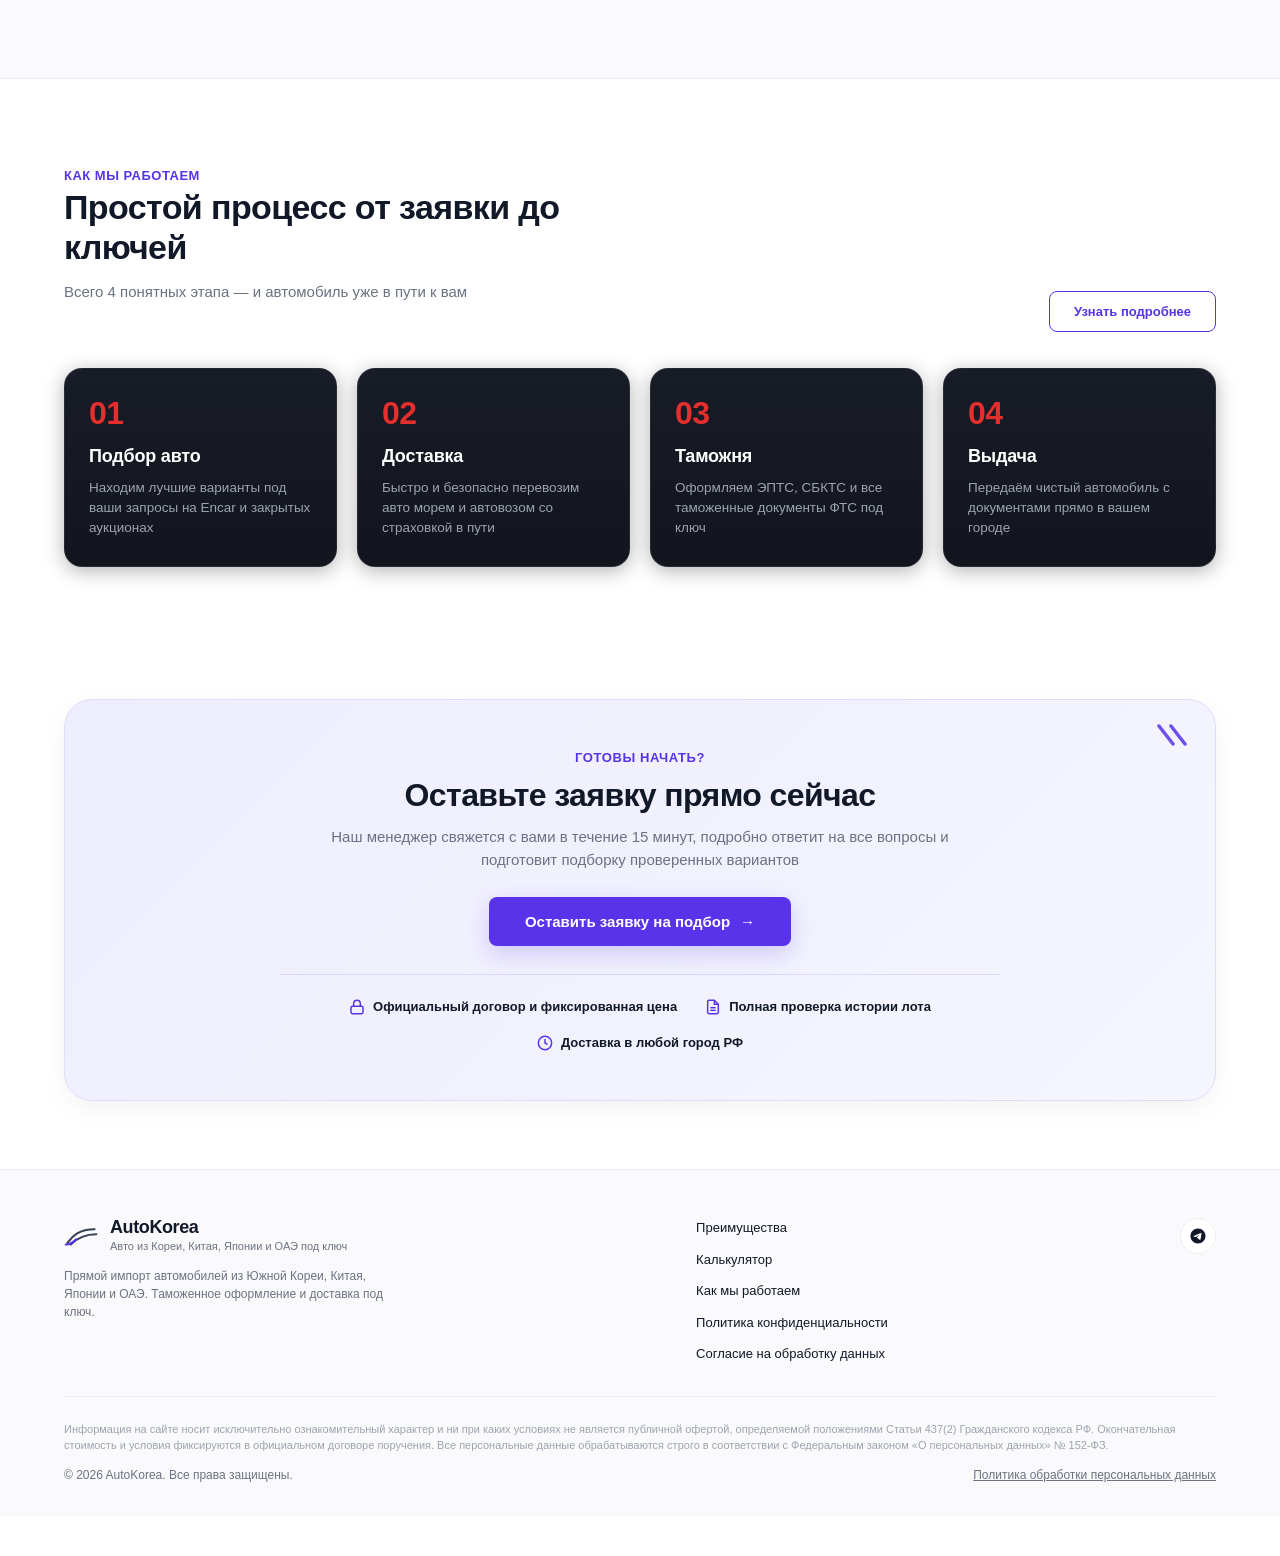
==== commit 30cb5645: "Add files via upload" ====
--- a/index.html
+++ b/index.html
@@ -3,14 +3,10 @@
 <head>
   <meta charset="UTF-8">
   <meta name="viewport" content="width=device-width, initial-scale=1.0, maximum-scale=1.0, user-scalable=no">
-  <title>AutoKorea — Автомобили из Кореи и Китая под ключ с гарантией</title>
-  <meta name="description" content="Честный пригон автомобилей из Южной Кореи и Китая под ключ. Прозрачный калькулятор с растаможкой ФТС и утильсбором. Официальный договор по 152-ФЗ.">
+  <title>AutoKorea — Автомобили из Кореи, Китая, Японии и ОАЭ под ключ с гарантией</title>
+  <meta name="description" content="Честный пригон автомобилей из Южной Кореи, Китая, Японии и ОАЭ под ключ. Прозрачный калькулятор с растаможкой ФТС и утильсбором. Официальный договор по 152-ФЗ.">
   
-  <!-- Modern Inter Font -->
-  <link rel="preconnect" href="https://fonts.googleapis.com">
-  <link rel="preconnect" href="https://fonts.gstatic.com" crossorigin>
-  <link href="https://fonts.googleapis.com/css2?family=Inter:wght@400;500;600;700;800;900&display=swap" rel="stylesheet">
-  
+  <!-- System Font Stack (152-FZ compliant, zero foreign CDN requests / no external trackers) -->
   <link rel="stylesheet" href="style.css">
 </head>
 <body>
@@ -19,14 +15,14 @@
   <header class="site-header">
     <div class="container header-inner">
       <!-- Logo -->
-      <a href="#" class="brand-logo" aria-label="AutoKorea Главная">
+      <a href="#" class="brand-logo" aria-label="Главная">
         <svg class="logo-svg" width="34" height="26" viewBox="0 0 40 28" fill="none" xmlns="http://www.w3.org/2000/svg">
-          <path d="M4 22C10 14 18 6 36 6M8 24C16 16 26 12 38 12" stroke="#111827" stroke-width="2.5" stroke-linecap="round"/>
-          <path d="M2 24C6 24 10 22 14 18" stroke="#5833EA" stroke-width="2.5" stroke-linecap="round"/>
+          <path d="M4 22C10 14 18 6 36 6M8 24C16 16 26 12 38 12" stroke="#FFFFFF" stroke-width="2.5" stroke-linecap="round"/>
+          <path d="M2 24C6 24 10 22 14 18" stroke="#E52E2E" stroke-width="2.5" stroke-linecap="round"/>
         </svg>
         <div class="logo-text">
           <span class="logo-main brand-name-dynamic">AutoKorea</span>
-          <span class="logo-sub">Авто из Кореи и Китая</span>
+          <span class="logo-sub">Авто из Кореи, Китая, Японии и ОАЭ</span>
         </div>
       </a>
 
@@ -40,7 +36,7 @@
 
       <!-- Header Contacts & CTA -->
       <div class="header-right">
-        <div class="phone-block">
+        <div class="phone-block" id="headerPhoneBlock">
           <a href="tel:+78005553535" class="phone-number phone-dynamic-link">
             <svg class="phone-icon" width="14" height="14" viewBox="0 0 24 24" fill="currentColor"><path d="M6.62 10.79a15.05 15.05 0 006.59 6.59l2.2-2.2a1 1 0 011.02-.24 11.72 11.72 0 003.68.59 1 1 0 011 1v3.5a1 1 0 01-1 1A17 17 0 013 4a1 1 0 011-1h3.5a1 1 0 011 1 11.72 11.72 0 00.59 3.68 1 1 0 01-.24 1.02l-2.23 2.09z"/></svg>
             <span class="phone-text-dynamic">+7 (800) 555-35-35</span>
@@ -62,7 +58,7 @@
       <div class="hero-left">
         <h1 class="hero-title">
           Автомобили<br>
-          из Кореи и Китая<br>
+          из Кореи, Китая, Японии и&nbsp;ОАЭ<br>
           <span class="text-purple" id="heroBrandSuffix">под ключ</span>
         </h1>
         <p class="hero-subtitle">Быстро. Выгодно. Надёжно с гарантией по договору.</p>
@@ -87,7 +83,7 @@
         
         <div class="trust-item">
           <div class="trust-icon-box">
-            <svg width="22" height="22" viewBox="0 0 24 24" fill="none" stroke="#5833EA" stroke-width="2" stroke-linecap="round" stroke-linejoin="round">
+            <svg width="22" height="22" viewBox="0 0 24 24" fill="none" stroke="currentColor" stroke-width="2" stroke-linecap="round" stroke-linejoin="round">
               <path d="M12 22s8-4 8-10V5l-8-3-8 3v7c0 6 8 10 8 10z"/>
               <path d="M9 12l2 2 4-4"/>
             </svg>
@@ -100,7 +96,7 @@
 
         <div class="trust-item">
           <div class="trust-icon-box">
-            <svg width="22" height="22" viewBox="0 0 24 24" fill="none" stroke="#5833EA" stroke-width="2" stroke-linecap="round" stroke-linejoin="round">
+            <svg width="22" height="22" viewBox="0 0 24 24" fill="none" stroke="currentColor" stroke-width="2" stroke-linecap="round" stroke-linejoin="round">
               <path d="M11 17l-5-5m0 0l5-5m-5 5h12"/>
               <path d="M20 7v10a2 2 0 01-2 2H6"/>
             </svg>
@@ -113,7 +109,7 @@
 
         <div class="trust-item">
           <div class="trust-icon-box">
-            <svg width="22" height="22" viewBox="0 0 24 24" fill="none" stroke="#5833EA" stroke-width="2" stroke-linecap="round" stroke-linejoin="round">
+            <svg width="22" height="22" viewBox="0 0 24 24" fill="none" stroke="currentColor" stroke-width="2" stroke-linecap="round" stroke-linejoin="round">
               <path d="M6 3h12a2 2 0 012 2v14a2 2 0 01-2 2H6a2 2 0 01-2-2V5a2 2 0 012-2z"/>
               <path d="M8 12h6m-6 4h4M8 8h8"/>
             </svg>
@@ -126,7 +122,7 @@
 
         <div class="trust-item">
           <div class="trust-icon-box">
-            <svg width="22" height="22" viewBox="0 0 24 24" fill="none" stroke="#5833EA" stroke-width="2" stroke-linecap="round" stroke-linejoin="round">
+            <svg width="22" height="22" viewBox="0 0 24 24" fill="none" stroke="currentColor" stroke-width="2" stroke-linecap="round" stroke-linejoin="round">
               <rect x="3" y="11" width="18" height="10" rx="2"/>
               <circle cx="7" cy="17" r="2"/>
               <circle cx="17" cy="17" r="2"/>
@@ -151,15 +147,35 @@
       <div class="cbr-rate-ticker" id="cbrRateTicker">
         <div class="cbr-ticker-left">
           <span class="cbr-pulse-dot"></span>
-          <span class="cbr-ticker-title">Курсы валют ЦБ РФ:</span>
+          <span class="cbr-ticker-title">Курсы ЦБ РФ:</span>
+          <span class="cbr-ticker-badge" id="cbrStatusBadge">ЦБ РФ онлайн</span>
         </div>
         <div class="cbr-ticker-rates">
-          <span class="cbr-chip">🇰🇷 1 000 ₩ = <strong id="cbrKrw">68.50</strong> ₽</span>
-          <span class="cbr-chip">🇪🇺 1 € = <strong id="cbrEur">104.50</strong> ₽</span>
-          <span class="cbr-chip">🇺🇸 1 $ = <strong id="cbrUsd">97.20</strong> ₽</span>
-          <span class="cbr-chip">🇨🇳 1 ¥ = <strong id="cbrCny">13.40</strong> ₽</span>
-        </div>
-        <span class="cbr-ticker-badge" id="cbrStatusBadge">Онлайн расчет</span>
+          <span class="cbr-chip">
+            <svg class="ticker-flag" width="16" height="11" viewBox="0 0 30 20" aria-hidden="true"><rect width="30" height="20" rx="2" fill="#FFFFFF"/><circle cx="15" cy="10" r="4.5" fill="#C60C30"/><path d="M15 5.5C17.5 5.5 17.5 10 15 10C12.5 10 12.5 14.5 15 14.5C12.5 14.5 10.5 12.5 10.5 10C10.5 7.5 12.5 5.5 15 5.5Z" fill="#003478"/><circle cx="15" cy="12.25" r="2.25" fill="#003478"/></svg>
+            <span>1 000 ₩ = <strong id="cbrKrw">61.43</strong> ₽</span>
+          </span>
+          <span class="cbr-chip">
+            <svg class="ticker-flag" width="16" height="11" viewBox="0 0 30 20" aria-hidden="true"><rect width="30" height="20" rx="2" fill="#DE2910"/><polygon points="5,3 6.5,7.5 2.5,4.7 7.5,4.7 3.5,7.5" fill="#FFDE00"/></svg>
+            <span>1 ¥ = <strong id="cbrCny">12.26</strong> ₽</span>
+          </span>
+          <span class="cbr-chip">
+            <svg class="ticker-flag" width="16" height="11" viewBox="0 0 30 20" aria-hidden="true"><rect width="30" height="20" rx="2" fill="#FFFFFF"/><circle cx="15" cy="10" r="6" fill="#BC002D"/></svg>
+            <span>100 ¥ = <strong id="cbrJpy">51.51</strong> ₽</span>
+          </span>
+          <span class="cbr-chip">
+            <svg class="ticker-flag" width="16" height="11" viewBox="0 0 30 20" aria-hidden="true"><rect width="30" height="6.6" fill="#00732F"/><rect y="6.6" width="30" height="6.6" fill="#FFFFFF"/><rect y="13.2" width="30" height="6.8" fill="#000000"/><rect width="8" height="20" rx="1" fill="#FF0000"/></svg>
+            <span>1 AED = <strong id="cbrAed">22.37</strong> ₽</span>
+          </span>
+          <span class="cbr-chip">
+            <svg class="ticker-flag" width="16" height="11" viewBox="0 0 30 20" aria-hidden="true"><rect width="30" height="20" rx="2" fill="#003399"/><circle cx="15" cy="10" r="6" fill="none" stroke="#FFCC00" stroke-width="2" stroke-dasharray="2.5 2.5"/></svg>
+            <span>1 € = <strong id="cbrEur">90.28</strong> ₽</span>
+          </span>
+          <span class="cbr-chip">
+            <svg class="ticker-flag" width="16" height="11" viewBox="0 0 30 20" aria-hidden="true"><rect width="30" height="20" rx="2" fill="#BD3D44"/><rect y="3.3" width="30" height="3.3" fill="#FFFFFF"/><rect y="10" width="30" height="3.3" fill="#FFFFFF"/><rect y="16.7" width="30" height="3.3" fill="#FFFFFF"/><rect width="13" height="10" fill="#192F5D"/></svg>
+            <span>1 $ = <strong id="cbrUsd">82.15</strong> ₽</span>
+          </span>
+        </div>
       </div>
 
       <div class="calc-layout-grid">
@@ -170,9 +186,9 @@
           <h2 class="calc-heading">
             Рассчитайте стоимость автомобиля
           </h2>
-          <p class="calc-subtext">Укажите параметры или вбейте данные с Encar — получите точную смету под ключ по правилам ФТС 2026</p>
+          <p class="calc-subtext">Укажите параметры авто из каталога или площадки (Encar, аукционы Японии, Китай, ОАЭ) — получите точную смету под ключ по правилам ФТС 2026</p>
           <div class="curved-arrow-box" aria-hidden="true">
-            <svg width="70" height="45" viewBox="0 0 80 50" fill="none" stroke="#111827" stroke-width="1.8" stroke-linecap="round">
+            <svg width="70" height="45" viewBox="0 0 80 50" fill="none" stroke="currentColor" stroke-width="1.8" stroke-linecap="round">
               <path d="M10 10 Q 50 12 60 40 M52 35 L60 40 L64 30"/>
             </svg>
           </div>
@@ -182,7 +198,7 @@
         <div class="calc-form-card">
           <form id="calcForm" class="calc-form-body">
             
-            <!-- Mode Switcher: Catalog vs Free Encar Calculator -->
+            <!-- Mode Switcher: Catalog vs Free Custom Calculator -->
             <div class="calc-mode-nav">
               <button type="button" class="calc-mode-tab active" id="tabModeCatalog">
                 <svg width="15" height="15" viewBox="0 0 24 24" fill="none" stroke="currentColor" stroke-width="2.2"><rect x="3" y="3" width="7" height="7"/><rect x="14" y="3" width="7" height="7"/><rect x="14" y="14" width="7" height="7"/><rect x="3" y="14" width="7" height="7"/></svg>
@@ -190,7 +206,7 @@
               </button>
               <button type="button" class="calc-mode-tab" id="tabModeEncar">
                 <svg width="15" height="15" viewBox="0 0 24 24" fill="none" stroke="currentColor" stroke-width="2.2"><path d="M14 2H6a2 2 0 0 0-2 2v16a2 2 0 0 0 2 2h12a2 2 0 0 0 2-2V8z"/><polyline points="14 2 14 8 20 8"/><line x1="16" y1="13" x2="8" y2="13"/><line x1="16" y1="17" x2="8" y2="17"/></svg>
-                <span>Расчет Encar</span>
+                <span>Свой расчёт</span>
               </button>
             </div>
 
@@ -210,7 +226,7 @@
                     <line x1="22" y1="5" x2="24" y2="7" stroke="#111827" stroke-width="1"/>
                     <line x1="21" y1="14" x2="23" y2="16" stroke="#111827" stroke-width="1"/>
                   </svg>
-                  <span>Южная Корея</span>
+                  <span>Корея</span>
                 </button>
 
                 <button type="button" class="country-toggle-btn" data-country="china" id="btnCountryChina">
@@ -223,6 +239,26 @@
                     <polygon points="12,7 12.8,8.5 11.5,7.7 13.2,7.7 11.8,8.7" fill="#FFDE00"/>
                   </svg>
                   <span>Китай</span>
+                </button>
+
+                <button type="button" class="country-toggle-btn" data-country="japan" id="btnCountryJapan">
+                  <!-- Japan Flag SVG -->
+                  <svg class="flag-svg" width="22" height="16" viewBox="0 0 30 20" fill="none" xmlns="http://www.w3.org/2000/svg">
+                    <rect width="30" height="20" rx="2" fill="#FFFFFF" stroke="#E5E7EB"/>
+                    <circle cx="15" cy="10" r="5" fill="#BC002D"/>
+                  </svg>
+                  <span>Япония</span>
+                </button>
+
+                <button type="button" class="country-toggle-btn" data-country="uae" id="btnCountryUae">
+                  <!-- UAE Flag SVG -->
+                  <svg class="flag-svg" width="22" height="16" viewBox="0 0 30 20" fill="none" xmlns="http://www.w3.org/2000/svg">
+                    <rect width="30" height="6.6" fill="#00732F"/>
+                    <rect y="6.6" width="30" height="6.6" fill="#FFFFFF"/>
+                    <rect y="13.2" width="30" height="6.8" fill="#000000"/>
+                    <rect width="8" height="20" rx="1" fill="#FF0000"/>
+                  </svg>
+                  <span>ОАЭ</span>
                 </button>
               </div>
             </div>
@@ -298,6 +334,26 @@
                   <button type="button" class="quick-chip-btn" data-cc="2151">2.2 л Дизель</button>
                   <button type="button" class="quick-chip-btn" data-cc="2497">2.5 л Turbo</button>
                   <button type="button" class="quick-chip-btn" data-cc="2993">3.0 л</button>
+                  <button type="button" class="quick-chip-btn" data-cc="0">⚡ EV (0 см³)</button>
+                </div>
+              </div>
+
+              <!-- Engine Power in Horsepower (for EV / Hybrid / Excise) -->
+              <div class="calc-field-group" id="fieldGroupHp">
+                <div class="calc-field-header">
+                  <label for="encarHpInput" class="calc-field-label">Мощность двигателя (л.с.)</label>
+                  <span class="calc-field-hint" id="hpFieldHint">влияет на утильсбор (>160 л.с.) и акциз</span>
+                </div>
+                <div class="input-with-currency">
+                  <input type="number" id="encarHpInput" class="custom-input" placeholder="272" value="272" step="10" min="50" max="1500">
+                  <span class="currency-tag">л.с.</span>
+                </div>
+                <div class="quick-chips-row">
+                  <button type="button" class="quick-chip-btn" data-hp="150">150 л.с.</button>
+                  <button type="button" class="quick-chip-btn" data-hp="200">200 л.с.</button>
+                  <button type="button" class="quick-chip-btn" data-hp="272">272 л.с. (Zeekr)</button>
+                  <button type="button" class="quick-chip-btn" data-hp="449">449 л.с. (Li Auto)</button>
+                  <button type="button" class="quick-chip-btn" data-hp="544">544 л.с. (Zeekr 4WD)</button>
                 </div>
               </div>
 
@@ -314,10 +370,28 @@
                 </div>
               </div>
 
+              <!-- Import Type: Personal vs Commercial -->
+              <div class="calc-field-group">
+                <div class="calc-field-header">
+                  <label class="calc-field-label">Цель ввоза (Ставка утильсбора)</label>
+                  <span class="calc-field-hint" id="importTypeHint">льгота 3 400 – 5 200 ₽</span>
+                </div>
+                <div class="import-type-toggles">
+                  <button type="button" class="import-type-btn active" id="btnImportPersonal" data-import="personal">
+                    <span class="type-title">Для личного пользования</span>
+                    <span class="type-sub">Льготный утиль (без продажи 12 мес., до 3.0 л и 160 л.с.)</span>
+                  </button>
+                  <button type="button" class="import-type-btn" id="btnImportCommercial" data-import="commercial">
+                    <span class="type-title">Коммерческий / Юрлицо</span>
+                    <span class="type-sub">Полная сетка коэффициентов (для перепродажи)</span>
+                  </button>
+                </div>
+              </div>
+
               <!-- Optional Lot Title or Encar Link -->
               <div class="calc-field-group">
-                <label for="encarLotInput" class="calc-field-label">Ссылка на лот Encar или модель <span class="label-optional">(необязательно)</span></label>
-                <input type="text" id="encarLotInput" class="custom-input" placeholder="Например: Kia Carnival Signature или ссылка encar.com">
+                <label for="encarLotInput" class="calc-field-label">Ссылка на лот или модель <span class="label-optional">(необязательно)</span></label>
+                <input type="text" id="encarLotInput" class="custom-input" placeholder="Например: Kia Carnival Signature, Geely Monjaro, Toyota Camry">
               </div>
             </div>
 
@@ -361,6 +435,8 @@
         </div>
       </div>
 
+
+
       <!-- Collapsible Detailed Breakdown Table -->
       <div class="breakdown-drawer" id="breakdownDrawer" style="display: none;">
         <div class="drawer-inner">
@@ -371,7 +447,7 @@
               <strong id="detailCarCost">1 750 000 ₽ <span class="sub-cost-tag" id="detailForeignPrice">(24 500 000 ₩)</span></strong>
             </div>
             <div class="drawer-row">
-              <span>Расходы в стране отправления и фрахт во Владивосток:</span>
+              <span>Расходы в стране отправления и доставка до порта РФ:</span>
               <strong id="detailFreight">209 670 ₽</strong>
             </div>
             <div class="drawer-row">
@@ -396,88 +472,58 @@
             </div>
           </div>
           <div class="drawer-formula-note" id="drawerFormulaNote">
-            💡 <em>Справка для подборщиков:</em> пошлина для проходных авто 3–5 лет рассчитывается строго в евро за 1 см³ объема двигателя (Решение ЕЭК № 107), а не 48% (48% применяется для авто до 3 лет). Курсы валют подтягиваются с ЦБ РФ в реальном времени.
-          </div>
-        </div>
+            💡 <em>Справка по расчёту:</em> пошлина для проходных авто 3–5 лет рассчитывается строго в евро за 1 см³ объема двигателя (Решение ЕЭК № 107), а не 48% (48% применяется для авто до 3 лет). Курсы валют подтягиваются с ЦБ РФ в реальном времени.
+          </div>
+        </div>
+      </div>
+
+      <!-- Legal Disclaimer (Civil Code of RF Art. 437) -->
+      <div class="result-legal-disclaimer" id="resultLegalDisclaimer">
+        ℹ️ Расчёт является предварительным, носит исключительно информационный характер и не является публичной офертой (ст. 437 ГК РФ). Итоговая стоимость фиксируется в договоре.
       </div>
 
     </div>
   </section>
 
-  <!-- Process Section: "Как мы работаем" with Crisp Modern SVG Icons -->
+  <!-- Process Section: "Как мы работаем" -->
   <section class="process-section" id="process">
     <div class="container process-container">
-      <div class="process-left">
-        <span class="section-tag">Как мы работаем</span>
-        <h2 class="section-heading">
-          Простой процесс<br>
-          от заявки до ключей
-        </h2>
-        <p class="section-p">Всего 4 шага — и автомобиль уже в пути к вам</p>
+      <div class="process-header-row">
+        <div class="process-title-block">
+          <span class="section-tag">Как мы работаем</span>
+          <h2 class="section-heading">Простой процесс от заявки до ключей</h2>
+          <p class="section-p">Всего 4 понятных этапа — и автомобиль уже в пути к вам</p>
+        </div>
         <button type="button" class="btn-outline" id="learnMoreBtn">Узнать подробнее</button>
       </div>
 
       <div class="process-steps-track">
-        <div class="track-line"></div>
-
         <!-- Step 1: Подбор авто -->
-        <div class="step-col">
-          <div class="step-num-circle">1</div>
-          <div class="step-icon-box">
-            <!-- Modern Search & Car SVG Icon -->
-            <svg width="24" height="24" viewBox="0 0 24 24" fill="none" stroke="#5833EA" stroke-width="2" stroke-linecap="round" stroke-linejoin="round">
-              <circle cx="11" cy="11" r="8"/>
-              <line x1="21" y1="21" x2="16.65" y2="16.65"/>
-              <path d="M8 11h6"/>
-            </svg>
-          </div>
-          <h4 class="step-col-title">Подбор авто</h4>
-          <p class="step-col-desc">Находим лучшие варианты под ваши запросы на Encar и аукционах</p>
+        <div class="step-card step-col">
+          <div class="step-num">01</div>
+          <h4 class="step-card-title">Подбор авто</h4>
+          <p class="step-card-desc">Находим лучшие варианты под ваши запросы на Encar и закрытых аукционах</p>
         </div>
 
         <!-- Step 2: Доставка -->
-        <div class="step-col">
-          <div class="step-num-circle">2</div>
-          <div class="step-icon-box">
-            <!-- Logistics / Cargo Ship & Truck SVG -->
-            <svg width="24" height="24" viewBox="0 0 24 24" fill="none" stroke="#5833EA" stroke-width="2" stroke-linecap="round" stroke-linejoin="round">
-              <rect x="1" y="3" width="15" height="13" rx="1"/>
-              <polygon points="16 8 20 8 23 11 23 16 16 16 16 8"/>
-              <circle cx="5.5" cy="18.5" r="2.5"/>
-              <circle cx="18.5" cy="18.5" r="2.5"/>
-            </svg>
-          </div>
-          <h4 class="step-col-title">Доставка</h4>
-          <p class="step-col-desc">Быстро и безопасно перевозим авто морем и автовозом с полной страховкой</p>
+        <div class="step-card step-col">
+          <div class="step-num">02</div>
+          <h4 class="step-card-title">Доставка</h4>
+          <p class="step-card-desc">Быстро и безопасно перевозим авто морем и автовозом со страховкой в пути</p>
         </div>
 
         <!-- Step 3: Таможня -->
-        <div class="step-col">
-          <div class="step-num-circle">3</div>
-          <div class="step-icon-box">
-            <!-- Customs Shield with Document SVG -->
-            <svg width="24" height="24" viewBox="0 0 24 24" fill="none" stroke="#5833EA" stroke-width="2" stroke-linecap="round" stroke-linejoin="round">
-              <path d="M12 22s8-4 8-10V5l-8-3-8 3v7c0 6 8 10 8 10z"/>
-              <path d="M9 12l2 2 4-4"/>
-            </svg>
-          </div>
-          <h4 class="step-col-title">Таможня</h4>
-          <p class="step-col-desc">Оформляем ЭПТС, СБКТС и все таможенные документы ФТС под ключ</p>
+        <div class="step-card step-col">
+          <div class="step-num">03</div>
+          <h4 class="step-card-title">Таможня</h4>
+          <p class="step-card-desc">Оформляем ЭПТС, СБКТС и все таможенные документы ФТС под ключ</p>
         </div>
 
         <!-- Step 4: Выдача -->
-        <div class="step-col">
-          <div class="step-num-circle">4</div>
-          <div class="step-icon-box">
-            <!-- Car Key & Handover SVG -->
-            <svg width="24" height="24" viewBox="0 0 24 24" fill="none" stroke="#5833EA" stroke-width="2" stroke-linecap="round" stroke-linejoin="round">
-              <path d="M19 17h2c.6 0 1-.4 1-1v-3c0-.9-.7-1.7-1.5-1.9C18.7 10.6 16 10 16 10s-1.3-1.4-2.2-2.3c-.5-.4-1.1-.7-1.8-.7H5c-.6 0-1.1.4-1.4.9l-1.4 2.9A3.7 3.7 0 0 0 2 12v4c0 .6.4 1 1 1h2"/>
-              <circle cx="7" cy="17" r="2"/>
-              <circle cx="17" cy="17" r="2"/>
-            </svg>
-          </div>
-          <h4 class="step-col-title">Выдача</h4>
-          <p class="step-col-desc">Передаём чистый автомобиль с документами прямо в вашем городе</p>
+        <div class="step-card step-col">
+          <div class="step-num">04</div>
+          <h4 class="step-card-title">Выдача</h4>
+          <p class="step-card-desc">Передаём чистый автомобиль с документами прямо в вашем городе</p>
         </div>
       </div>
     </div>
@@ -489,7 +535,7 @@
       <div class="solid-banner-card">
         <div class="solid-banner-accents" aria-hidden="true">
           <svg width="44" height="26" viewBox="0 0 44 26" fill="none">
-            <path d="M16 4L30 22M28 4L42 22" stroke="#5833EA" stroke-width="3.5" stroke-linecap="round"/>
+            <path d="M16 4L30 22M28 4L42 22" stroke="var(--color-primary, #E52E2E)" stroke-width="3.5" stroke-linecap="round"/>
           </svg>
         </div>
 
@@ -497,7 +543,7 @@
           <span class="solid-banner-kicker">Готовы начать?</span>
           <h2 class="solid-banner-title">Оставьте заявку прямо сейчас</h2>
           <p class="solid-banner-sub">
-            Наш менеджер свяжется с вами в течение 15 минут, подробно ответит на все вопросы и подготовит подборку из 3 реальных проверенных лотов с аукционов Encar
+            Наш менеджер свяжется с вами в течение 15 минут, подробно ответит на все вопросы и подготовит подборку проверенных вариантов
           </p>
 
           <div class="solid-banner-actions">
@@ -509,16 +555,16 @@
 
           <div class="solid-banner-trust-tags">
             <div class="banner-trust-tag">
-              <svg width="16" height="16" viewBox="0 0 24 24" fill="none" stroke="#5833EA" stroke-width="2.2"><rect x="3" y="11" width="18" height="11" rx="2" ry="2"/><path d="M7 11V7a5 5 0 0 1 10 0v4"/></svg>
+              <svg width="16" height="16" viewBox="0 0 24 24" fill="none" stroke="var(--color-primary, #E52E2E)" stroke-width="2.2"><rect x="3" y="11" width="18" height="11" rx="2" ry="2"/><path d="M7 11V7a5 5 0 0 1 10 0v4"/></svg>
               <span>Официальный договор и фиксированная цена</span>
             </div>
             <div class="banner-trust-tag">
-              <svg width="16" height="16" viewBox="0 0 24 24" fill="none" stroke="#5833EA" stroke-width="2.2"><path d="M14 2H6a2 2 0 0 0-2 2v16a2 2 0 0 0 2 2h12a2 2 0 0 0 2-2V8z"/><polyline points="14 2 14 8 20 8"/><line x1="16" y1="13" x2="8" y2="13"/><line x1="16" y1="17" x2="8" y2="17"/></svg>
-              <span>Полная проверка истории Encar / CarFax</span>
+              <svg width="16" height="16" viewBox="0 0 24 24" fill="none" stroke="var(--color-primary, #E52E2E)" stroke-width="2.2"><path d="M14 2H6a2 2 0 0 0-2 2v16a2 2 0 0 0 2 2h12a2 2 0 0 0 2-2V8z"/><polyline points="14 2 14 8 20 8"/><line x1="16" y1="13" x2="8" y2="13"/><line x1="16" y1="17" x2="8" y2="17"/></svg>
+              <span>Полная проверка истории лота</span>
             </div>
             <div class="banner-trust-tag">
-              <svg width="16" height="16" viewBox="0 0 24 24" fill="none" stroke="#5833EA" stroke-width="2.2"><circle cx="12" cy="12" r="10"/><polyline points="12 6 12 12 16 14"/></svg>
-              <span>Доставка от 14 дней до вашего города</span>
+              <svg width="16" height="16" viewBox="0 0 24 24" fill="none" stroke="var(--color-primary, #E52E2E)" stroke-width="2.2"><circle cx="12" cy="12" r="10"/><polyline points="12 6 12 12 16 14"/></svg>
+              <span>Доставка в любой город РФ</span>
             </div>
           </div>
         </div>
@@ -534,15 +580,15 @@
         <div class="footer-brand">
           <div class="brand-logo">
             <svg class="logo-svg" width="34" height="26" viewBox="0 0 40 28" fill="none">
-              <path d="M4 22C10 14 18 6 36 6M8 24C16 16 26 12 38 12" stroke="#111827" stroke-width="2.5" stroke-linecap="round"/>
-              <path d="M2 24C6 24 10 22 14 18" stroke="#5833EA" stroke-width="2.5" stroke-linecap="round"/>
+              <path d="M4 22C10 14 18 6 36 6M8 24C16 16 26 12 38 12" stroke="currentColor" stroke-width="2.5" stroke-linecap="round"/>
+              <path d="M2 24C6 24 10 22 14 18" stroke="var(--color-primary, #E52E2E)" stroke-width="2.5" stroke-linecap="round"/>
             </svg>
             <div class="logo-text">
               <span class="logo-main brand-name-dynamic">AutoKorea</span>
-              <span class="logo-sub">Авто из Кореи и Китая под ключ</span>
-            </div>
-          </div>
-          <p class="footer-brand-desc">Прямой импорт автомобилей с аукционов Южной Кореи и Китая. Таможенное оформление во Владивостоке и Москве.</p>
+              <span class="logo-sub">Авто из Кореи, Китая, Японии и ОАЭ под ключ</span>
+            </div>
+          </div>
+          <p class="footer-brand-desc">Прямой импорт автомобилей из Южной Кореи, Китая, Японии и ОАЭ. Таможенное оформление и доставка под ключ.</p>
         </div>
 
         <!-- Nav -->
@@ -550,12 +596,13 @@
           <a href="#features">Преимущества</a>
           <a href="#calculator">Калькулятор</a>
           <a href="#process">Как мы работаем</a>
-          <a href="#" id="openPrivacyFooterLink">Политика конфиденциальности</a>
+          <a href="./privacy.html" id="openPrivacyFooterLink">Политика конфиденциальности</a>
+          <a href="./consent.html" id="openConsentFooterLink">Согласие на обработку данных</a>
         </div>
 
         <!-- Contacts -->
         <div class="footer-contacts">
-          <div class="footer-phone-wrap">
+          <div class="footer-phone-wrap" id="footerPhoneWrap">
             <a href="tel:+78005553535" class="footer-phone phone-dynamic-link"><span class="phone-text-dynamic">+7 (800) 555-35-35</span></a>
             <span class="footer-schedule">Ежедневно 9:00 - 21:00 МСК</span>
           </div>
@@ -563,7 +610,7 @@
             <a href="https://t.me/" target="_blank" rel="noopener" class="social-btn tg-dynamic-link" id="footerTgBtn" title="Telegram">
               <svg width="18" height="18" viewBox="0 0 24 24" fill="currentColor"><path d="M12 2C6.48 2 2 6.48 2 12s4.48 10 10 10 10-4.48 10-10S17.52 2 12 2zm4.64 6.8c-.15 1.58-.8 5.42-1.13 7.19-.14.75-.42 1-.68 1.03-.58.05-1.02-.38-1.58-.75-.88-.58-1.38-.94-2.23-1.5-.99-.65-.35-1.01.22-1.59.15-.15 2.71-2.48 2.76-2.69a.2.2 0 00-.05-.18c-.06-.05-.14-.03-.21-.02-.09.02-1.49.95-4.22 2.79-.4.27-.76.41-1.08.4-.36-.01-1.04-.2-1.55-.37-.63-.2-1.12-.31-1.08-.66.02-.18.27-.36.75-.55 2.92-1.27 4.86-2.11 5.83-2.52 2.78-1.16 3.35-1.36 3.73-1.36.08 0 .27.02.39.12.1.08.13.19.14.27-.01.06.01.24 0 .38z"/></svg>
             </a>
-            <a href="https://wa.me/" target="_blank" rel="noopener" class="social-btn phone-dynamic-link" title="WhatsApp">
+            <a href="https://wa.me/" target="_blank" rel="noopener" class="social-btn phone-dynamic-link" id="footerWaBtn" title="WhatsApp">
               <svg width="18" height="18" viewBox="0 0 24 24" fill="currentColor"><path d="M12.04 2c-5.46 0-9.91 4.45-9.91 9.91 0 1.75.46 3.45 1.32 4.95L2.05 22l5.25-1.38c1.45.79 3.08 1.21 4.74 1.21 5.46 0 9.91-4.45 9.91-9.91 0-2.65-1.03-5.14-2.9-7.01A9.816 9.816 0 0012.04 2m.01 1.67c2.2 0 4.26.86 5.82 2.41a8.17 8.17 0 012.41 5.83c0 4.54-3.7 8.24-8.24 8.24-1.48 0-2.93-.4-4.2-1.15l-.3-.18-3.12.82.83-3.04-.2-.31a8.19 8.19 0 01-1.26-4.38c0-4.54 3.7-8.24 8.24-8.24m4.52 11.66c-.25-.12-1.47-.72-1.7-.81-.23-.08-.39-.12-.56.12-.17.25-.64.81-.79.97-.14.17-.29.19-.54.06-.25-.12-1.05-.39-2-1.23-.74-.66-1.23-1.47-1.38-1.72-.14-.25-.02-.38.11-.51.11-.11.25-.29.37-.43.12-.15.17-.25.25-.42.08-.17.04-.31-.02-.44-.06-.12-.56-1.34-.76-1.84-.2-.49-.4-.42-.56-.43h-.47c-.17 0-.44.06-.67.31-.23.25-.88.86-.88 2.1 0 1.24.9 2.44 1.03 2.61.12.17 1.77 2.7 4.29 3.79.6.26 1.07.41 1.44.53.6.19 1.15.16 1.58.1.48-.07 1.47-.6 1.68-1.18.21-.58.21-1.07.15-1.18-.06-.11-.23-.17-.48-.3z"/></svg>
             </a>
           </div>
@@ -577,7 +624,7 @@
         </p>
         <div class="footer-copy-wrap">
           <span>© 2026 <span class="brand-name-dynamic">AutoKorea</span>. Все права защищены.</span>
-          <a href="#" id="openPrivacyBottomLink" class="legal-link">Политика обработки персональных данных</a>
+          <a href="./privacy.html" id="openPrivacyBottomLink" class="legal-link">Политика обработки персональных данных</a>
         </div>
       </div>
     </div>
@@ -624,25 +671,57 @@
           <div class="consent-group">
             <label class="consent-label">
               <input type="checkbox" id="consentCheck" required>
-              <span>Я даю согласие на обработку персональных данных в соответствии с <a href="#" id="openPrivacyFromModal">152-ФЗ</a> и принимаю условия <a href="#" id="openPrivacyFromModal2">Политики конфиденциальности</a></span>
+              <span>Я даю <a href="./consent.html" id="openConsentFromModal" target="_blank">согласие на обработку персональных данных</a> в соответствии с <a href="./privacy.html" id="openPrivacyFromModal" target="_blank">Политикой конфиденциальности</a> (152-ФЗ РФ)</span>
             </label>
           </div>
 
           <div class="modal-error-msg" id="modalError" style="display: none;"></div>
 
-          <button type="submit" class="btn-modal-submit" id="modalSubmitBtn">
+          <button type="submit" class="btn-modal-submit" id="modalSubmitBtn" disabled>
             <span>Отправить заявку менеджеру</span>
             <span class="btn-arrow">→</span>
           </button>
         </form>
       </div>
 
-      <!-- Success Screen -->
+      <!-- Success Screen (Adaptive for Live CRM & GitHub Pages Demo) -->
       <div id="modalSuccessView" style="display: none;" class="modal-success">
-        <div class="success-icon-box">✓</div>
-        <h3 class="success-title">Заявка успешно принята!</h3>
-        <p class="success-p">Менеджер уже готовит подборку лотов с аукционов. Мы свяжемся с вами в течение 15 минут в Telegram/WhatsApp.</p>
+        <div class="success-icon-box" id="successIcon">✓</div>
+        <h3 class="success-title" id="successTitle">Заявка успешно принята!</h3>
+        <p class="success-p" id="successDesc">Менеджер уже готовит подборку лотов с аукционов. Мы свяжемся с вами в течение 15 минут по телефону или в Telegram.</p>
+        
+        <!-- Demo Smeta Preview Container -->
+        <div class="modal-smeta-preview" id="modalSmetaPreview" style="display: none;"></div>
+
         <button type="button" class="btn-purple-sm" id="successCloseBtn">Отлично, закрыть</button>
+      </div>
+    </div>
+  </div>
+
+  <!-- Consent Modal (152-FZ Personal Data Processing Consent) -->
+  <div class="modal-overlay" id="consentModal" style="display: none;" role="dialog" aria-modal="true">
+    <div class="modal-card modal-card-privacy">
+      <button type="button" class="modal-close" id="consentCloseBtn" aria-label="Закрыть">&times;</button>
+      <div class="privacy-content">
+        <h3 class="privacy-title">Согласие на обработку персональных данных (152-ФЗ РФ)</h3>
+        <div class="privacy-text-scroll">
+          <p>В соответствии с ч. 1 ст. 9 Федерального закона от 27.07.2006 № 152-ФЗ «О персональных данных», свободно, своей волей и в своем интересе предоставляю <strong>конкретное, предметное, информированное, сознательное и однозначное согласие</strong> на обработку моих персональных данных оператору: <strong><span class="legal-name-dynamic">[Юридическое наименование компании]</span></strong> (ИНН / ОГРН: <span class="legal-inn-dynamic">[подставляются при установке на ваш домен]</span>, адрес: <span class="legal-address-dynamic">[Юридический адрес оператора на территории РФ]</span>, сайт: <strong>[https://ваш-домен.ru]</strong>).</p>
+          
+          <p><strong>1. Перечень обрабатываемых персональных данных:</strong><br>
+          Имя, номер контактного телефона, данные, указанные в комментарии/запросе к расчету (технические параметры запрашиваемого ТС, ориентир бюджета, имя пользователя в Telegram при указании), а также технические метаданные отправки формы (дата, время МСК и IP-адрес клиента — исключительно для фиксации факта согласия по 152-ФЗ).</p>
+
+          <p><strong>2. Цели обработки персональных данных:</strong><br>
+          — Предоставление консультационных услуг по расчету стоимости пригона, таможенных платежей ФТС РФ (пошлина, утилизационный сбор) и доставки автомобиля из-за рубежа.<br>
+          — Направление расчета сметы и коммерческого предложения.<br>
+          — Предварительное согласование условий договора поставки/поручения по инициативе субъекта.</p>
+
+          <p><strong>3. Перечень действий с персональными данными:</strong><br>
+          Сбор, запись, систематизация, накопление, хранение, уточнение (обновление, изменение), извлечение, использование, блокирование, удаление, уничтожение персональных данных с использованием средств автоматизации или без таковых. <strong>Трансграничная передача персональных данных не осуществляется.</strong> Базы данных локализованы на территории РФ (ч. 5 ст. 18 152-ФЗ).</p>
+
+          <p><strong>4. Срок действия согласия и порядок отзыва:</strong><br>
+          Согласие действует в течение 1 (одного) года с момента предоставления либо до достижения целей обработки или отзыва согласия. Отзыв согласия направляется на email: <strong><span class="legal-email-dynamic">[email компании для обращений]</span></strong>. Прекращение обработки и безвозвратное уничтожение данных осуществляются в срок до 30 календарных дней (ст. 21 152-ФЗ).</p>
+        </div>
+        <button type="button" class="btn-purple-sm" id="consentAgreeBtn" style="margin-top: 16px; width: 100%;">Понятно, закрыть</button>
       </div>
     </div>
   </div>
@@ -652,25 +731,25 @@
     <div class="modal-card modal-card-privacy">
       <button type="button" class="modal-close" id="privacyCloseBtn" aria-label="Закрыть">&times;</button>
       <div class="privacy-content">
-        <h3 class="privacy-title">Политика обработки персональных данных (152-ФЗ)</h3>
+        <h3 class="privacy-title">Политика обработки персональных данных (152-ФЗ РФ)</h3>
         <div class="privacy-text-scroll">
           <p><strong>1. Общие положения</strong><br>
-          Настоящая Политика обработки персональных данных составлена в соответствии с требованиями Федерального закона от 27.07.2006 № 152-ФЗ «О персональных данных» и определяет порядок сбора, обработки и обеспечения безопасности персональных данных сервисом AutoKorea (далее — Оператор).</p>
+          Настоящая Политика разработана в соответствии с требованиями ч. 2 ст. 18.1 Федерального закона от 27.07.2006 № 152-ФЗ «О персональных данных» и определяет порядок сбора, обработки и обеспечения безопасности персональных данных оператором <strong><span class="legal-name-dynamic">[Юридическое наименование компании]</span></strong> при использовании сайта <strong>[https://ваш-домен.ru]</strong>.</p>
           
-          <p><strong>2. Состав собираемых данных</strong><br>
-          Оператор обрабатывает следующие категории данных, добровольно предоставляемые Пользователем через формы на сайте: имя, контактный номер телефона, идентификатор в мессенджере Telegram/WhatsApp, город доставки и параметры запрашиваемого транспортного средства.</p>
-
-          <p><strong>3. Цели обработки персональных данных</strong><br>
-          Данные используются исключительно в целях: предоставления консультаций по расчету таможенных платежей, подбора лотов на зарубежных автоаукционах, подготовки индивидуального коммерческого предложения и заключения договора поручения на пригон ТС.</p>
-
-          <p><strong>4. Безопасность и конфиденциальность</strong><br>
-          Оператор обязуется не передавать полученные персональные данные третьим лицам без согласия субъекта, за исключением случаев, предусмотренных действующим законодательством РФ. Все данные передаются по защищенному протоколу SSL/TLS.</p>
-
-          <p><strong>5. Права субъекта персональных данных</strong><br>
-          Пользователь имеет право в любой момент запросить уточнение, блокирование или уничтожение своих персональных данных путем направления письменного заявления по адресу электронной почты либо через обращение к менеджеру.</p>
-
-          <p><strong>6. Срок обработки данных</strong><br>
-          Обработка персональных данных осуществляется до достижения целей обработки либо до момента отзыва согласия субъектом персональных данных.</p>
+          <p><strong>2. Правовые основания обработки</strong><br>
+          Согласие субъекта персональных данных (п. 1 ч. 1 ст. 6 152-ФЗ) и заключение/исполнение договора по инициативе субъекта персональных данных (п. 5 ч. 1 ст. 6 152-ФЗ).</p>
+
+          <p><strong>3. Состав собираемых данных</strong><br>
+          Имя, контактный номер телефона, комментарий/запрос к расчету (технические параметры автомобиля, ориентир бюджета, имя пользователя в Telegram при указании), а также технические метаданные отправки (дата, время МСК и IP-адрес клиента — строго для подтверждения факта предоставления согласия по 152-ФЗ). Лишние избыточные данные не запрашиваются.</p>
+
+          <p><strong>4. Локализация баз данных в РФ (ч. 5 ст. 18 152-ФЗ)</strong><br>
+          Запись, систематизация, накопление, хранение, уточнение и извлечение персональных данных осуществляются исключительно в базах данных на территории Российской Федерации. Трансграничная передача данных не осуществляется.</p>
+
+          <p><strong>5. Технические данные и cookies</strong><br>
+          Сторонние рекламные трекеры и зарубежная веб-аналитика не используются. Хранилище localStorage применяется строго для локального кэширования курсов валют ЦБ РФ и не содержит персональных данных. Технические метаданные отправки (время МСК и IP) сохраняются только в российской CRM Оператора для подтверждения факта согласия и не передаются в зарубежные сервисы или мессенджеры.</p>
+
+          <p><strong>6. Сроки обращений и уничтожения данных (ст. 20 и 21 152-ФЗ)</strong><br>
+          Ответ на обращение субъекта предоставляется в течение 10 рабочих дней. Прекращение обработки и уничтожение персональных данных при отзыве согласия или достижении цели осуществляются в срок до 30 календарных дней. Email для обращений: <strong><span class="legal-email-dynamic">[email компании для обращений]</span></strong>.</p>
         </div>
         <button type="button" class="btn-purple-sm" id="privacyAgreeBtn" style="margin-top: 16px; width: 100%;">Понятно, закрыть</button>
       </div>
@@ -686,6 +765,7 @@
   </aside>
 
   <!-- Application Logic -->
+  <script src="calculator.js"></script>
   <script src="app.js"></script>
 </body>
 </html>
--- a/style.css
+++ b/style.css
@@ -18,9 +18,14 @@
   --bg-page: #FFFFFF;
   --bg-alt: #FAFAFC;
   --bg-card: #FFFFFF;
+  --bg-card-subtle: #FAFAFD;
+  --bg-header: rgba(255, 255, 255, 0.95);
+  --bg-input: #FFFFFF;
+  --bg-ticker: #FFFFFF;
   
   --border-light: #ECEEF3;
   --border-subtle: #F3F4F6;
+  --border-input: #E2E8F0;
   
   --radius-sm: 8px;
   --radius-md: 14px;
@@ -30,7 +35,42 @@
   --shadow-sm: 0 2px 8px rgba(0, 0, 0, 0.04);
   --shadow-md: 0 8px 24px rgba(0, 0, 0, 0.05);
   --shadow-lg: 0 16px 40px rgba(0, 0, 0, 0.08);
-  --shadow-purple: 0 8px 24px rgba(88, 51, 234, 0.22);
+  --shadow-purple: 0 8px 24px rgba(229, 46, 46, 0.32);
+  --shadow-primary: 0 8px 24px rgba(229, 46, 46, 0.32);
+}
+
+/* =========================================
+   PROAVTO THEME PRESET (Luxury Black & Red)
+   ========================================= */
+:root[data-theme="proavto"],
+body.theme-proavto {
+  --color-primary: #E52E2E;
+  --color-primary-hover: #C81E1E;
+  --color-primary-light: rgba(229, 46, 46, 0.16);
+  --color-primary-subtle: rgba(229, 46, 46, 0.08);
+  
+  --color-text-dark: #FFFFFF;
+  --color-text-body: #E5E7EB;
+  --color-text-muted: #9CA3AF;
+  --color-text-subtle: #6B7280;
+  
+  --bg-page: #0B0D12;
+  --bg-alt: #11141C;
+  --bg-card: #181C26;
+  --bg-card-subtle: #141722;
+  --bg-header: rgba(11, 13, 18, 0.96);
+  --bg-input: #12151E;
+  --bg-ticker: #141824;
+  
+  --border-light: #252A38;
+  --border-subtle: #1C202C;
+  --border-input: #2D3344;
+  
+  --shadow-sm: 0 2px 8px rgba(0, 0, 0, 0.35);
+  --shadow-md: 0 8px 24px rgba(0, 0, 0, 0.45);
+  --shadow-lg: 0 16px 40px rgba(0, 0, 0, 0.65);
+  --shadow-purple: 0 8px 24px rgba(229, 46, 46, 0.35);
+  --shadow-primary: 0 8px 24px rgba(229, 46, 46, 0.35);
 }
 
 /* Base Reset & Typography */
@@ -42,7 +82,7 @@
 
 html {
   scroll-behavior: smooth;
-  font-family: 'Inter', -apple-system, BlinkMacSystemFont, 'Segoe UI', Roboto, sans-serif;
+  font-family: -apple-system, BlinkMacSystemFont, "Segoe UI", Roboto, "Helvetica Neue", Arial, sans-serif;
   color: var(--color-text-body);
   background-color: var(--bg-page);
   -webkit-font-smoothing: antialiased;
@@ -204,11 +244,11 @@
 }
 
 .hero-title {
-  font-size: 48px;
+  font-size: clamp(32px, 3.8vw, 42px);
   font-weight: 900;
-  line-height: 1.12;
-  color: var(--color-text-dark);
-  letter-spacing: -1.2px;
+  line-height: 1.15;
+  color: var(--color-text-dark);
+  letter-spacing: -1px;
   margin-bottom: 18px;
 }
 
@@ -242,7 +282,7 @@
 .btn-purple-lg:hover {
   background: var(--color-primary-hover);
   transform: translateY(-2px);
-  box-shadow: 0 12px 28px rgba(88, 51, 234, 0.32);
+  box-shadow: 0 12px 28px rgba(229, 46, 46, 0.48);
 }
 
 .arrow-down {
@@ -480,7 +520,7 @@
   background: #FFFFFF;
   border-color: var(--color-primary);
   color: var(--color-primary);
-  box-shadow: 0 0 0 1.5px var(--color-primary), 0 2px 8px rgba(88, 51, 234, 0.12);
+  box-shadow: 0 0 0 1.5px var(--color-primary), 0 2px 8px rgba(229, 46, 46, 0.18);
 }
 
 /* Select Wrappers */
@@ -511,7 +551,7 @@
 
 .custom-select:focus {
   border-color: var(--color-primary);
-  box-shadow: 0 0 0 3px rgba(88, 51, 234, 0.12);
+  box-shadow: 0 0 0 3px rgba(229, 46, 46, 0.18);
 }
 
 .select-arrow {
@@ -536,12 +576,12 @@
   transition: background 0.2s, transform 0.1s, box-shadow 0.2s;
   margin-top: 14px;
   width: 100%;
-  box-shadow: 0 4px 14px rgba(88, 51, 234, 0.22);
+  box-shadow: 0 4px 14px rgba(229, 46, 46, 0.32);
 }
 
 .btn-calc-submit:hover {
   background: var(--color-primary-hover);
-  box-shadow: 0 6px 20px rgba(88, 51, 234, 0.32);
+  box-shadow: 0 6px 20px rgba(229, 46, 46, 0.48);
   transform: translateY(-1px);
 }
 
@@ -566,7 +606,18 @@
   grid-template-columns: 1fr 1fr 1fr;
   align-items: center;
   gap: 28px;
-  transition: box-shadow 0.3s;
+  transition: box-shadow 0.3s, border-radius 0.2s;
+}
+
+.result-banner.drawer-open {
+  border-bottom-left-radius: 0;
+  border-bottom-right-radius: 0;
+  border-bottom: 1px dashed rgba(255, 255, 255, 0.12);
+}
+
+:root[data-theme="light"] .result-banner.drawer-open,
+body:not(.theme-proavto) .result-banner.drawer-open {
+  border-bottom: 1px dashed var(--border-light);
 }
 
 .result-left {
@@ -711,6 +762,18 @@
   text-align: center;
 }
 
+/* Legal Disclaimer under Calculation Result (Civil Code 437) */
+.result-legal-disclaimer {
+  max-width: 1200px;
+  margin: 14px auto 0 auto;
+  font-size: 11.5px;
+  line-height: 1.45;
+  color: var(--color-text-muted);
+  text-align: center;
+  padding: 0 16px;
+  opacity: 0.9;
+}
+
 /* Collapsible Breakdown Drawer */
 .breakdown-drawer {
   background: #FFFFFF;
@@ -718,7 +781,7 @@
   border-top: none;
   border-radius: 0 0 var(--radius-lg) var(--radius-lg);
   padding: 22px 32px;
-  margin-top: -8px;
+  margin-top: 0;
   box-shadow: var(--shadow-sm);
 }
 
@@ -750,13 +813,6 @@
 .process-section {
   padding: 84px 0;
   background: #FFFFFF;
-}
-
-.process-container {
-  display: grid;
-  grid-template-columns: 0.85fr 1.15fr;
-  gap: 52px;
-  align-items: center;
 }
 
 .process-left {
@@ -805,77 +861,84 @@
   background: var(--color-primary-light);
 }
 
+.process-container {
+  display: flex;
+  flex-direction: column;
+  gap: 36px;
+}
+
+.process-header-row {
+  display: flex;
+  align-items: flex-end;
+  justify-content: space-between;
+  gap: 24px;
+  flex-wrap: wrap;
+}
+
+.process-title-block {
+  max-width: 620px;
+}
+
 .process-steps-track {
   display: grid;
   grid-template-columns: repeat(4, 1fr);
-  gap: 16px;
+  gap: 20px;
   position: relative;
+  width: 100%;
 }
 
 .track-line {
-  position: absolute;
-  top: 15px;
-  left: 36px;
-  right: 36px;
-  height: 2px;
-  background: #E5E7EB;
-  z-index: 1;
-}
-
+  display: none;
+}
+
+.step-card,
 .step-col {
   display: flex;
   flex-direction: column;
-  align-items: center;
-  text-align: center;
+  align-items: flex-start;
+  text-align: left;
+  background: linear-gradient(180deg, #181C26 0%, #12151E 100%);
+  border: 1px solid rgba(255, 255, 255, 0.08);
+  border-radius: 18px;
+  padding: 28px 24px;
   position: relative;
-  z-index: 2;
-}
-
-.step-num-circle {
-  width: 32px;
-  height: 32px;
-  border-radius: 50%;
-  background: var(--color-primary);
+  transition: all 0.28s cubic-bezier(0.16, 1, 0.3, 1);
+  box-shadow: 0 4px 20px rgba(0, 0, 0, 0.3);
+  box-sizing: border-box;
+  min-height: 170px;
+}
+
+.step-card:hover,
+.step-col:hover {
+  transform: translateY(-4px);
+  border-color: rgba(229, 46, 46, 0.45);
+  box-shadow: 0 16px 36px rgba(0, 0, 0, 0.5), 0 0 20px rgba(229, 46, 46, 0.22);
+}
+
+.step-num {
+  font-size: 32px;
+  font-weight: 900;
+  color: #E52E2E;
+  line-height: 1;
+  margin-bottom: 14px;
+  letter-spacing: -0.5px;
+}
+
+.step-card-title,
+.step-col-title {
+  font-size: 18px;
+  font-weight: 800;
   color: #FFFFFF;
-  font-size: 13px;
-  font-weight: 800;
-  display: flex;
-  align-items: center;
-  justify-content: center;
-  margin-bottom: 14px;
-  border: 3px solid #FFFFFF;
-  box-shadow: 0 2px 6px rgba(88, 51, 234, 0.2);
-}
-
-.step-icon-box {
-  width: 52px;
-  height: 52px;
-  border-radius: 50%;
-  background: var(--color-primary-subtle);
-  border: 1px solid #ECE8FE;
-  display: flex;
-  align-items: center;
-  justify-content: center;
-  margin-bottom: 12px;
-  transition: transform 0.2s, background 0.2s;
-}
-
-.step-col:hover .step-icon-box {
-  transform: translateY(-2px);
-  background: #ECE8FE;
-}
-
-.step-col-title {
-  font-size: 14px;
-  font-weight: 800;
-  color: var(--color-text-dark);
-  margin-bottom: 6px;
-}
-
+  margin-bottom: 8px;
+  letter-spacing: -0.2px;
+}
+
+.step-card-desc,
 .step-col-desc {
-  font-size: 12px;
-  color: var(--color-text-muted);
-  line-height: 1.45;
+  font-size: 13.5px;
+  color: #9CA3AF;
+  line-height: 1.5;
+  margin: 0;
 }
 
 /* =========================================
@@ -964,7 +1027,7 @@
 .btn-banner-cta:hover {
   background: var(--color-primary-hover);
   transform: translateY(-2px);
-  box-shadow: 0 10px 24px rgba(88, 51, 234, 0.3);
+  box-shadow: 0 10px 24px rgba(229, 46, 46, 0.45);
 }
 
 .solid-banner-trust-tags {
@@ -1134,6 +1197,7 @@
 
 .modal-card {
   background: #FFFFFF;
+  border: 1px solid var(--border-light);
   border-radius: var(--radius-lg);
   padding: 36px;
   width: 100%;
@@ -1240,7 +1304,7 @@
 
 .form-input:focus {
   border-color: var(--color-primary);
-  box-shadow: 0 0 0 2px rgba(88, 51, 234, 0.15);
+  box-shadow: 0 0 0 2px rgba(229, 46, 46, 0.2);
 }
 
 /* 152-FZ Consent Checkbox */
@@ -1287,8 +1351,31 @@
   margin-top: 4px;
 }
 
-.btn-modal-submit:hover {
+.btn-modal-submit:hover:not(:disabled) {
   background: var(--color-primary-hover);
+}
+
+.btn-modal-submit:disabled {
+  opacity: 0.48;
+  cursor: not-allowed;
+  box-shadow: none;
+  transform: none;
+}
+
+.modal-error-msg {
+  background: rgba(229, 46, 46, 0.12);
+  border: 1px solid rgba(229, 46, 46, 0.4);
+  color: #DC2626;
+  border-radius: var(--radius-sm);
+  padding: 10px 12px;
+  font-size: 12.5px;
+  font-weight: 500;
+  line-height: 1.4;
+}
+
+body.theme-proavto .modal-error-msg,
+:root[data-theme="proavto"] .modal-error-msg {
+  color: #FCA5A5;
 }
 
 /* Modal Success */
@@ -1322,7 +1409,52 @@
   font-size: 13px;
   color: var(--color-text-muted);
   line-height: 1.5;
-  margin-bottom: 24px;
+  margin-bottom: 20px;
+}
+
+/* Demo Smeta Preview Container */
+.modal-smeta-preview {
+  background: var(--bg-alt, #12151D);
+  border: 1px solid var(--border-light, #262B3A);
+  border-radius: var(--radius-md, 10px);
+  padding: 14px 16px;
+  margin: 0 auto 20px auto;
+  text-align: left;
+  font-size: 12.5px;
+  line-height: 1.5;
+  color: var(--color-text-body, #E5E7EB);
+  max-width: 440px;
+}
+
+.modal-smeta-preview .smeta-badge {
+  display: inline-flex;
+  align-items: center;
+  gap: 5px;
+  background: rgba(229, 46, 46, 0.15);
+  color: var(--color-primary, #E52E2E);
+  font-size: 11px;
+  font-weight: 700;
+  padding: 3px 8px;
+  border-radius: 4px;
+  margin-bottom: 10px;
+}
+
+.modal-smeta-preview .smeta-row {
+  display: flex;
+  justify-content: space-between;
+  align-items: center;
+  gap: 8px;
+  flex-wrap: wrap;
+  padding: 5px 0;
+  border-bottom: 1px dashed var(--border-light, #262B3A);
+}
+
+.modal-smeta-preview .smeta-row:last-child {
+  border-bottom: none;
+  padding-top: 8px;
+  margin-top: 4px;
+  font-weight: 700;
+  color: var(--color-text-dark, #FFFFFF);
 }
 
 /* Privacy Modal Text Scroll */
@@ -1331,18 +1463,23 @@
   font-weight: 800;
   color: var(--color-text-dark);
   margin-bottom: 14px;
+  padding-right: 32px;
 }
 
 .privacy-text-scroll {
   max-height: 340px;
   overflow-y: auto;
-  font-size: 12px;
+  font-size: 12.5px;
   color: var(--color-text-body);
   line-height: 1.6;
   padding-right: 12px;
   display: flex;
   flex-direction: column;
   gap: 12px;
+}
+
+.privacy-text-scroll strong {
+  color: var(--color-text-dark);
 }
 
 /* Cookie Bar */
@@ -1421,7 +1558,6 @@
     padding: 16px 0;
   }
   .process-container {
-    grid-template-columns: 1fr;
     gap: 36px;
   }
   .process-steps-track {
@@ -1448,8 +1584,9 @@
     font-size: 12px;
   }
   .hero-title {
-    font-size: 34px;
-    letter-spacing: -0.6px;
+    font-size: clamp(26px, 6vw, 30px);
+    letter-spacing: -0.5px;
+    line-height: 1.2;
   }
   .hero-subtitle {
     font-size: 16px;
@@ -1505,6 +1642,25 @@
   .drawer-rows {
     grid-template-columns: 1fr;
   }
+  .result-banner,
+  .breakdown-drawer {
+    padding: 20px 18px;
+  }
+  .drawer-row {
+    flex-direction: column;
+    align-items: flex-start;
+    gap: 4px;
+    padding-bottom: 10px;
+  }
+  .sub-cost-tag {
+    margin-left: 0;
+    display: inline-block;
+  }
+  .cookie-inner {
+    flex-direction: column;
+    text-align: center;
+    gap: 10px;
+  }
   .footer-top-row {
     flex-direction: column;
     align-items: flex-start;
@@ -1582,9 +1738,87 @@
     padding: 15px 20px;
     font-size: 15px;
   }
+
+  /* CBR Ticker Mobile Layout */
+  .cbr-rate-ticker {
+    flex-direction: column;
+    align-items: stretch;
+    padding: 12px 14px;
+    gap: 10px;
+    margin-bottom: 20px;
+  }
+  .cbr-ticker-left {
+    display: flex;
+    align-items: center;
+    justify-content: space-between;
+    width: 100%;
+  }
+  .cbr-ticker-rates {
+    display: grid;
+    grid-template-columns: repeat(2, 1fr);
+    gap: 6px;
+    width: 100%;
+    justify-content: stretch;
+  }
+  .cbr-chip {
+    display: flex;
+    align-items: center;
+    justify-content: flex-start;
+    padding: 6px 9px;
+    font-size: 11.5px;
+    width: 100%;
+    box-sizing: border-box;
+  }
+
+  /* Process Cards Mobile Layout */
+  .process-steps-track {
+    grid-template-columns: 1fr;
+    gap: 12px;
+  }
+  .step-card,
+  .step-col {
+    padding: 20px 18px;
+  }
 }
 
 @media (max-width: 480px) {
+  .container {
+    padding: 0 16px;
+  }
+  .site-header {
+    height: 60px;
+  }
+  .brand-logo {
+    gap: 8px;
+  }
+  .logo-svg {
+    width: 28px;
+    height: 22px;
+    flex-shrink: 0;
+  }
+  .logo-main {
+    font-size: 16px;
+  }
+  .logo-sub {
+    display: none;
+  }
+  .header-right {
+    gap: 8px;
+  }
+  .header-tg-pill {
+    padding: 5px 8px;
+    font-size: 11px;
+    gap: 4px;
+    max-width: 118px;
+    overflow: hidden;
+    text-overflow: ellipsis;
+    white-space: nowrap;
+  }
+  .btn-purple-sm {
+    padding: 8px 11px;
+    font-size: 11.5px;
+    white-space: nowrap;
+  }
   .calc-heading {
     font-size: 23px;
     line-height: 1.22;
@@ -1604,10 +1838,6 @@
     gap: 5px;
     min-width: 0;
   }
-    padding: 10px 8px;
-    font-size: 12px;
-    gap: 5px;
-  }
   .country-toggle-btn {
     padding: 11px 10px;
     font-size: 13px;
@@ -1625,6 +1855,29 @@
     padding: 14px 18px;
     font-size: 14.5px;
   }
+  .result-banner,
+  .breakdown-drawer {
+    padding: 18px 14px;
+  }
+  .result-sum {
+    font-size: 24px;
+  }
+  .result-car-thumb {
+    width: 92px;
+    height: 58px;
+  }
+  .modal-card {
+    padding: 24px 18px;
+  }
+  .privacy-text-scroll {
+    max-height: 55vh;
+  }
+
+  .cbr-chip {
+    padding: 5px 8px;
+    font-size: 11px;
+    gap: 5px;
+  }
 }
 
 /* =========================================
@@ -1632,23 +1885,24 @@
    ========================================= */
 
 .cbr-rate-ticker {
-  background: #FFFFFF;
-  border: 1px solid #E5E7EB;
-  border-radius: var(--radius-sm);
+  background: #12151E;
+  border: 1px solid rgba(255, 255, 255, 0.08);
+  border-radius: 14px;
   padding: 10px 18px;
   margin-bottom: 24px;
   display: flex;
   align-items: center;
   justify-content: space-between;
-  flex-wrap: wrap;
-  gap: 12px;
-  box-shadow: 0 2px 6px rgba(0,0,0,0.02);
+  gap: 16px;
+  box-shadow: 0 4px 18px rgba(0, 0, 0, 0.25);
+  transition: all 0.2s ease;
 }
 
 .cbr-ticker-left {
   display: flex;
   align-items: center;
-  gap: 8px;
+  gap: 10px;
+  flex-shrink: 0;
 }
 
 .cbr-pulse-dot {
@@ -1659,6 +1913,7 @@
   display: inline-block;
   box-shadow: 0 0 0 0 rgba(16, 185, 129, 0.7);
   animation: pulseGreen 2s infinite;
+  flex-shrink: 0;
 }
 
 @keyframes pulseGreen {
@@ -1679,40 +1934,63 @@
 .cbr-ticker-title {
   font-size: 13px;
   font-weight: 700;
-  color: var(--color-text-dark);
-}
-
-.cbr-ticker-rates {
-  display: flex;
-  align-items: center;
-  gap: 14px;
-  flex-wrap: wrap;
-}
-
-.cbr-chip {
-  font-size: 13px;
-  color: var(--color-text-muted);
-  background: #F9FAFB;
-  padding: 4px 10px;
-  border-radius: 20px;
-  border: 1px solid #F3F4F6;
-}
-
-.cbr-chip strong {
-  color: var(--color-text-dark);
-  font-weight: 700;
+  color: #FFFFFF;
+  letter-spacing: -0.2px;
+  white-space: nowrap;
 }
 
 .cbr-ticker-badge {
   font-size: 11px;
-  font-weight: 600;
-  color: #059669;
-  background: #ECFDF5;
-  padding: 4px 10px;
-  border-radius: 12px;
-  border: 1px solid #D1FAE5;
+  font-weight: 700;
+  color: #34D399;
+  background: rgba(16, 185, 129, 0.14);
+  padding: 3px 9px;
+  border-radius: 8px;
+  border: 1px solid rgba(16, 185, 129, 0.3);
   text-transform: uppercase;
-  letter-spacing: 0.3px;
+  letter-spacing: 0.4px;
+  white-space: nowrap;
+}
+
+.cbr-ticker-rates {
+  display: flex;
+  align-items: center;
+  gap: 8px;
+  flex-wrap: nowrap;
+  justify-content: flex-end;
+}
+
+.cbr-chip {
+  display: inline-flex;
+  align-items: center;
+  gap: 7px;
+  font-size: 12.5px;
+  color: #9CA3AF;
+  background: #181C26;
+  padding: 5px 11px;
+  border-radius: 9px;
+  border: 1px solid rgba(255, 255, 255, 0.08);
+  white-space: nowrap;
+  transition: all 0.2s ease;
+}
+
+.cbr-chip:hover {
+  background: #1F2432;
+  border-color: rgba(229, 46, 46, 0.3);
+  color: #E5E7EB;
+}
+
+.cbr-chip strong {
+  color: #FFFFFF;
+  font-weight: 800;
+}
+
+.ticker-flag {
+  border-radius: 2px;
+  box-shadow: 0 1px 3px rgba(0, 0, 0, 0.35);
+  flex-shrink: 0;
+  display: inline-block;
+  vertical-align: middle;
 }
 
 /* Calculator Mode Switcher */
@@ -1756,14 +2034,6 @@
   box-shadow: 0 2px 8px rgba(0,0,0,0.08);
 }
 
-@media (max-width: 480px) {
-  .calc-mode-tab {
-    padding: 10px 8px;
-    font-size: 12px;
-    gap: 5px;
-  }
-}
-
 /* Free Encar Inputs & Quick Chips */
 .input-with-currency {
   position: relative;
@@ -1786,7 +2056,7 @@
 .custom-input:focus {
   outline: none;
   border-color: var(--color-primary);
-  box-shadow: 0 0 0 3px rgba(88, 51, 234, 0.12);
+  box-shadow: 0 0 0 3px rgba(229, 46, 46, 0.18);
 }
 
 .currency-tag {
@@ -1881,3 +2151,460 @@
   transform: translateY(-1px);
 }
 
+/* =========================================
+   4-COUNTRY SELECTOR GRID
+   ========================================= */
+.country-toggles {
+  display: grid;
+  grid-template-columns: repeat(4, 1fr) !important;
+  gap: 8px !important;
+  width: 100%;
+}
+
+@media (max-width: 768px) {
+  .country-toggles {
+    grid-template-columns: repeat(2, 1fr) !important;
+    gap: 8px !important;
+  }
+}
+
+.country-toggle-btn {
+  padding: 10px 8px !important;
+  font-size: 13px !important;
+  gap: 6px !important;
+  white-space: nowrap;
+}
+
+.country-toggle-btn span {
+  overflow: hidden;
+  text-overflow: ellipsis;
+}
+
+/* =========================================
+   IMPORT TYPE TOGGLES (PERSONAL VS COMMERCIAL)
+   ========================================= */
+.import-type-toggles {
+  display: grid;
+  grid-template-columns: 1fr 1fr;
+  gap: 10px;
+  width: 100%;
+}
+
+@media (max-width: 580px) {
+  .import-type-toggles {
+    grid-template-columns: 1fr;
+  }
+}
+
+.import-type-btn {
+  background: var(--bg-card);
+  border: 1.5px solid var(--border-input);
+  border-radius: 10px;
+  padding: 10px 14px;
+  cursor: pointer;
+  display: flex;
+  flex-direction: column;
+  align-items: flex-start;
+  text-align: left;
+  transition: all 0.2s ease;
+}
+
+.import-type-btn:hover {
+  border-color: var(--color-primary);
+  background: var(--color-primary-subtle);
+}
+
+.import-type-btn.active {
+  border-color: var(--color-primary);
+  background: var(--color-primary-subtle);
+  box-shadow: 0 0 0 1.5px var(--color-primary);
+}
+
+.import-type-btn .type-title {
+  font-size: 13px;
+  font-weight: 700;
+  color: var(--color-text-dark);
+}
+
+.import-type-btn .type-sub {
+  font-size: 11px;
+  color: var(--color-text-muted);
+  margin-top: 2px;
+}
+
+.import-type-btn.active .type-title {
+  color: var(--color-primary);
+}
+
+/* =========================================
+   PROAVTO THEME ADAPTATIONS
+   ========================================= */
+body.theme-proavto,
+:root[data-theme="proavto"] body {
+  background-color: var(--bg-page);
+  color: var(--color-text-body);
+}
+
+body.theme-proavto .site-header,
+:root[data-theme="proavto"] .site-header {
+  background: var(--bg-header);
+  border-bottom-color: var(--border-light);
+}
+
+body.theme-proavto .hero-section,
+body.theme-proavto .trust-bar,
+body.theme-proavto .reviews-section,
+:root[data-theme="proavto"] .hero-section,
+:root[data-theme="proavto"] .trust-bar,
+:root[data-theme="proavto"] .reviews-section {
+  background: var(--bg-page);
+}
+
+body.theme-proavto .hero-image-wrap,
+:root[data-theme="proavto"] .hero-image-wrap {
+  background: var(--bg-card);
+  border-color: var(--border-light);
+}
+
+body.theme-proavto .trust-item,
+body.theme-proavto .calc-form-card,
+body.theme-proavto .result-banner,
+body.theme-proavto .breakdown-drawer,
+body.theme-proavto .modal-card,
+body.theme-proavto .faq-item,
+:root[data-theme="proavto"] .trust-item,
+:root[data-theme="proavto"] .calc-form-card,
+:root[data-theme="proavto"] .result-banner,
+:root[data-theme="proavto"] .breakdown-drawer,
+:root[data-theme="proavto"] .modal-card,
+:root[data-theme="proavto"] .faq-item {
+  background: var(--bg-card);
+  border-color: var(--border-light);
+  color: var(--color-text-body);
+}
+
+body.theme-proavto .calc-section,
+body.theme-proavto .process-section,
+body.theme-proavto .faq-section,
+body.theme-proavto .main-footer,
+:root[data-theme="proavto"] .calc-section,
+:root[data-theme="proavto"] .process-section,
+:root[data-theme="proavto"] .faq-section,
+:root[data-theme="proavto"] .main-footer {
+  background: var(--bg-alt);
+  border-color: var(--border-light);
+}
+
+body.theme-proavto .cbr-rate-ticker,
+:root[data-theme="proavto"] .cbr-rate-ticker {
+  background: var(--bg-ticker);
+  border-color: var(--border-light);
+}
+
+body.theme-proavto .cbr-chip,
+:root[data-theme="proavto"] .cbr-chip {
+  background: #1C2230;
+  border-color: var(--border-light);
+  color: var(--color-text-body);
+}
+
+body.theme-proavto .cbr-chip strong,
+:root[data-theme="proavto"] .cbr-chip strong {
+  color: #FFFFFF;
+}
+
+body.theme-proavto .custom-select,
+body.theme-proavto .custom-input,
+body.theme-proavto .input-with-currency input,
+body.theme-proavto .form-input,
+:root[data-theme="proavto"] .custom-select,
+:root[data-theme="proavto"] .custom-input,
+:root[data-theme="proavto"] .input-with-currency input,
+:root[data-theme="proavto"] .form-input {
+  background: var(--bg-input);
+  border-color: var(--border-input);
+  color: var(--color-text-dark);
+}
+
+body.theme-proavto .custom-select option,
+:root[data-theme="proavto"] .custom-select option {
+  background: var(--bg-card);
+  color: var(--color-text-dark);
+}
+
+body.theme-proavto .custom-select:focus,
+body.theme-proavto .custom-input:focus,
+body.theme-proavto .form-input:focus,
+:root[data-theme="proavto"] .custom-select:focus,
+:root[data-theme="proavto"] .custom-input:focus,
+:root[data-theme="proavto"] .form-input:focus {
+  border-color: var(--color-primary);
+  box-shadow: 0 0 0 3px rgba(229, 46, 46, 0.2);
+}
+
+body.theme-proavto .currency-tag,
+:root[data-theme="proavto"] .currency-tag {
+  background: #1C2230;
+  border-color: var(--border-input);
+  color: var(--color-text-muted);
+}
+
+body.theme-proavto .country-toggle-btn,
+:root[data-theme="proavto"] .country-toggle-btn {
+  background: var(--bg-input);
+  border-color: var(--border-input);
+  color: var(--color-text-dark);
+}
+
+body.theme-proavto .country-toggle-btn:hover,
+:root[data-theme="proavto"] .country-toggle-btn:hover {
+  border-color: var(--color-primary);
+  background: rgba(229, 46, 46, 0.1);
+}
+
+body.theme-proavto .country-toggle-btn.active,
+:root[data-theme="proavto"] .country-toggle-btn.active {
+  background: var(--bg-card);
+  border-color: var(--color-primary);
+  color: #FFFFFF;
+  box-shadow: 0 0 0 1.5px var(--color-primary), 0 4px 12px rgba(229, 46, 46, 0.25);
+}
+
+body.theme-proavto .calc-mode-nav,
+:root[data-theme="proavto"] .calc-mode-nav {
+  background: #12151E;
+  border: 1px solid rgba(255, 255, 255, 0.08);
+}
+
+body.theme-proavto .calc-mode-tab,
+:root[data-theme="proavto"] .calc-mode-tab {
+  background: transparent;
+  border: 1px solid transparent;
+  color: var(--color-text-muted);
+}
+
+body.theme-proavto .calc-mode-tab:hover,
+:root[data-theme="proavto"] .calc-mode-tab:hover {
+  color: #FFFFFF;
+}
+
+body.theme-proavto .calc-mode-tab.active,
+:root[data-theme="proavto"] .calc-mode-tab.active {
+  background: #181B26;
+  border-color: #E52E2E;
+  color: #FFFFFF;
+  box-shadow: 0 2px 10px rgba(229, 46, 46, 0.35);
+}
+
+body.theme-proavto .header-tg-pill,
+:root[data-theme="proavto"] .header-tg-pill {
+  background: rgba(255, 255, 255, 0.06);
+  border: 1px solid rgba(255, 255, 255, 0.15);
+  color: #FFFFFF;
+}
+
+body.theme-proavto .header-tg-pill svg,
+:root[data-theme="proavto"] .header-tg-pill svg {
+  color: #E52E2E;
+}
+
+body.theme-proavto .header-tg-pill:hover,
+:root[data-theme="proavto"] .header-tg-pill:hover {
+  background: rgba(229, 46, 46, 0.15);
+  border-color: rgba(229, 46, 46, 0.4);
+  color: #FFFFFF;
+}
+
+body.theme-proavto .cbr-ticker-badge,
+:root[data-theme="proavto"] .cbr-ticker-badge {
+  background: rgba(16, 185, 129, 0.14);
+  color: #34D399;
+  border: 1px solid rgba(16, 185, 129, 0.3);
+}
+
+body.theme-proavto .trust-icon-box,
+:root[data-theme="proavto"] .trust-icon-box {
+  background: rgba(229, 46, 46, 0.12);
+  border: 1px solid rgba(229, 46, 46, 0.25);
+  color: var(--color-primary);
+}
+
+body.theme-proavto .step-icon-box,
+:root[data-theme="proavto"] .step-icon-box {
+  background: rgba(229, 46, 46, 0.12);
+  border: 1px solid rgba(229, 46, 46, 0.25);
+  color: var(--color-primary);
+}
+
+body.theme-proavto .step-card,
+:root[data-theme="proavto"] .step-card {
+  background: linear-gradient(180deg, #181C26 0%, #12151E 100%);
+  border: 1px solid rgba(255, 255, 255, 0.08);
+}
+
+body.theme-proavto .step-badge,
+:root[data-theme="proavto"] .step-badge {
+  color: #E52E2E;
+  background: rgba(229, 46, 46, 0.12);
+  border: 1px solid rgba(229, 46, 46, 0.25);
+}
+
+body.theme-proavto .step-num-circle,
+:root[data-theme="proavto"] .step-num-circle {
+  border: 2px solid #181B26;
+  box-shadow: 0 0 12px rgba(229, 46, 46, 0.45);
+}
+
+body.theme-proavto .btn-outline,
+:root[data-theme="proavto"] .btn-outline {
+  color: #FFFFFF;
+  border: 1.5px solid var(--color-primary);
+  background: rgba(229, 46, 46, 0.08);
+}
+
+body.theme-proavto .btn-outline:hover,
+:root[data-theme="proavto"] .btn-outline:hover {
+  background: var(--color-primary);
+  color: #FFFFFF;
+  box-shadow: 0 4px 14px rgba(229, 46, 46, 0.4);
+}
+
+body.theme-proavto .curved-arrow-box svg,
+:root[data-theme="proavto"] .curved-arrow-box svg {
+  stroke: var(--color-primary);
+  opacity: 0.85;
+}
+
+body.theme-proavto .import-type-btn,
+:root[data-theme="proavto"] .import-type-btn {
+  background: var(--bg-input);
+  border-color: var(--border-input);
+}
+
+body.theme-proavto .import-type-btn.active,
+:root[data-theme="proavto"] .import-type-btn.active {
+  background: rgba(229, 46, 46, 0.12);
+  border-color: var(--color-primary);
+  box-shadow: 0 0 0 1px var(--color-primary);
+}
+
+body.theme-proavto .import-type-btn.active .type-title,
+:root[data-theme="proavto"] .import-type-btn.active .type-title {
+  color: #FFFFFF;
+}
+
+body.theme-proavto .quick-chip-btn,
+:root[data-theme="proavto"] .quick-chip-btn {
+  background: #1C2230;
+  border-color: var(--border-input);
+  color: var(--color-text-body);
+}
+
+body.theme-proavto .quick-chip-btn:hover,
+:root[data-theme="proavto"] .quick-chip-btn:hover {
+  background: rgba(229, 46, 46, 0.15);
+  border-color: var(--color-primary);
+  color: #FFFFFF;
+}
+
+body.theme-proavto .result-banner.drawer-open,
+:root[data-theme="proavto"] .result-banner.drawer-open {
+  border-bottom: 1px dashed rgba(255, 255, 255, 0.14);
+}
+
+body.theme-proavto .result-center,
+:root[data-theme="proavto"] .result-center {
+  border-left-color: var(--border-light);
+}
+
+@media (max-width: 992px) {
+  body.theme-proavto .result-center,
+  :root[data-theme="proavto"] .result-center {
+    border-top-color: var(--border-light);
+    border-bottom-color: var(--border-light);
+  }
+}
+
+body.theme-proavto .result-car-thumb,
+:root[data-theme="proavto"] .result-car-thumb {
+  background: #11141C;
+}
+
+body.theme-proavto .drawer-row,
+:root[data-theme="proavto"] .drawer-row {
+  border-bottom-color: var(--border-light);
+  color: var(--color-text-body);
+}
+
+body.theme-proavto .drawer-formula-note,
+:root[data-theme="proavto"] .drawer-formula-note {
+  background: #131722;
+  border-color: var(--border-light);
+  color: var(--color-text-muted);
+}
+
+body.theme-proavto .modal-close,
+:root[data-theme="proavto"] .modal-close {
+  background: #1C2230;
+  color: #FFFFFF;
+}
+
+body.theme-proavto .modal-close:hover,
+:root[data-theme="proavto"] .modal-close:hover {
+  background: rgba(229, 46, 46, 0.25);
+  color: #FFFFFF;
+}
+
+body.theme-proavto .modal-summary-box,
+:root[data-theme="proavto"] .modal-summary-box {
+  background: #12151E;
+  border-color: rgba(229, 46, 46, 0.35);
+  color: #FFFFFF;
+}
+
+body.theme-proavto .bottom-banner-section,
+:root[data-theme="proavto"] .bottom-banner-section {
+  background: var(--bg-page);
+}
+
+body.theme-proavto .solid-banner-card,
+:root[data-theme="proavto"] .solid-banner-card {
+  background: linear-gradient(135deg, #1C0A0A 0%, #151824 100%);
+  border-color: rgba(229, 46, 46, 0.3);
+}
+
+body.theme-proavto .solid-banner-trust-tags,
+:root[data-theme="proavto"] .solid-banner-trust-tags {
+  border-top-color: rgba(255, 255, 255, 0.08);
+}
+
+body.theme-proavto .banner-trust-tag,
+:root[data-theme="proavto"] .banner-trust-tag {
+  color: #FFFFFF;
+}
+
+body.theme-proavto .social-btn,
+:root[data-theme="proavto"] .social-btn {
+  background: var(--bg-card);
+  border-color: var(--border-light);
+  color: var(--color-text-body);
+}
+
+body.theme-proavto .cookie-bar,
+:root[data-theme="proavto"] .cookie-bar {
+  background: #141824;
+  border-color: var(--border-light);
+  color: var(--color-text-body);
+}
+
+
+
+body.theme-proavto .btn-calc-submit,
+:root[data-theme="proavto"] .btn-calc-submit {
+  box-shadow: 0 4px 18px rgba(229, 46, 46, 0.38);
+}
+
+body.theme-proavto .btn-calc-submit:hover,
+:root[data-theme="proavto"] .btn-calc-submit:hover {
+  box-shadow: 0 8px 26px rgba(229, 46, 46, 0.55);
+}
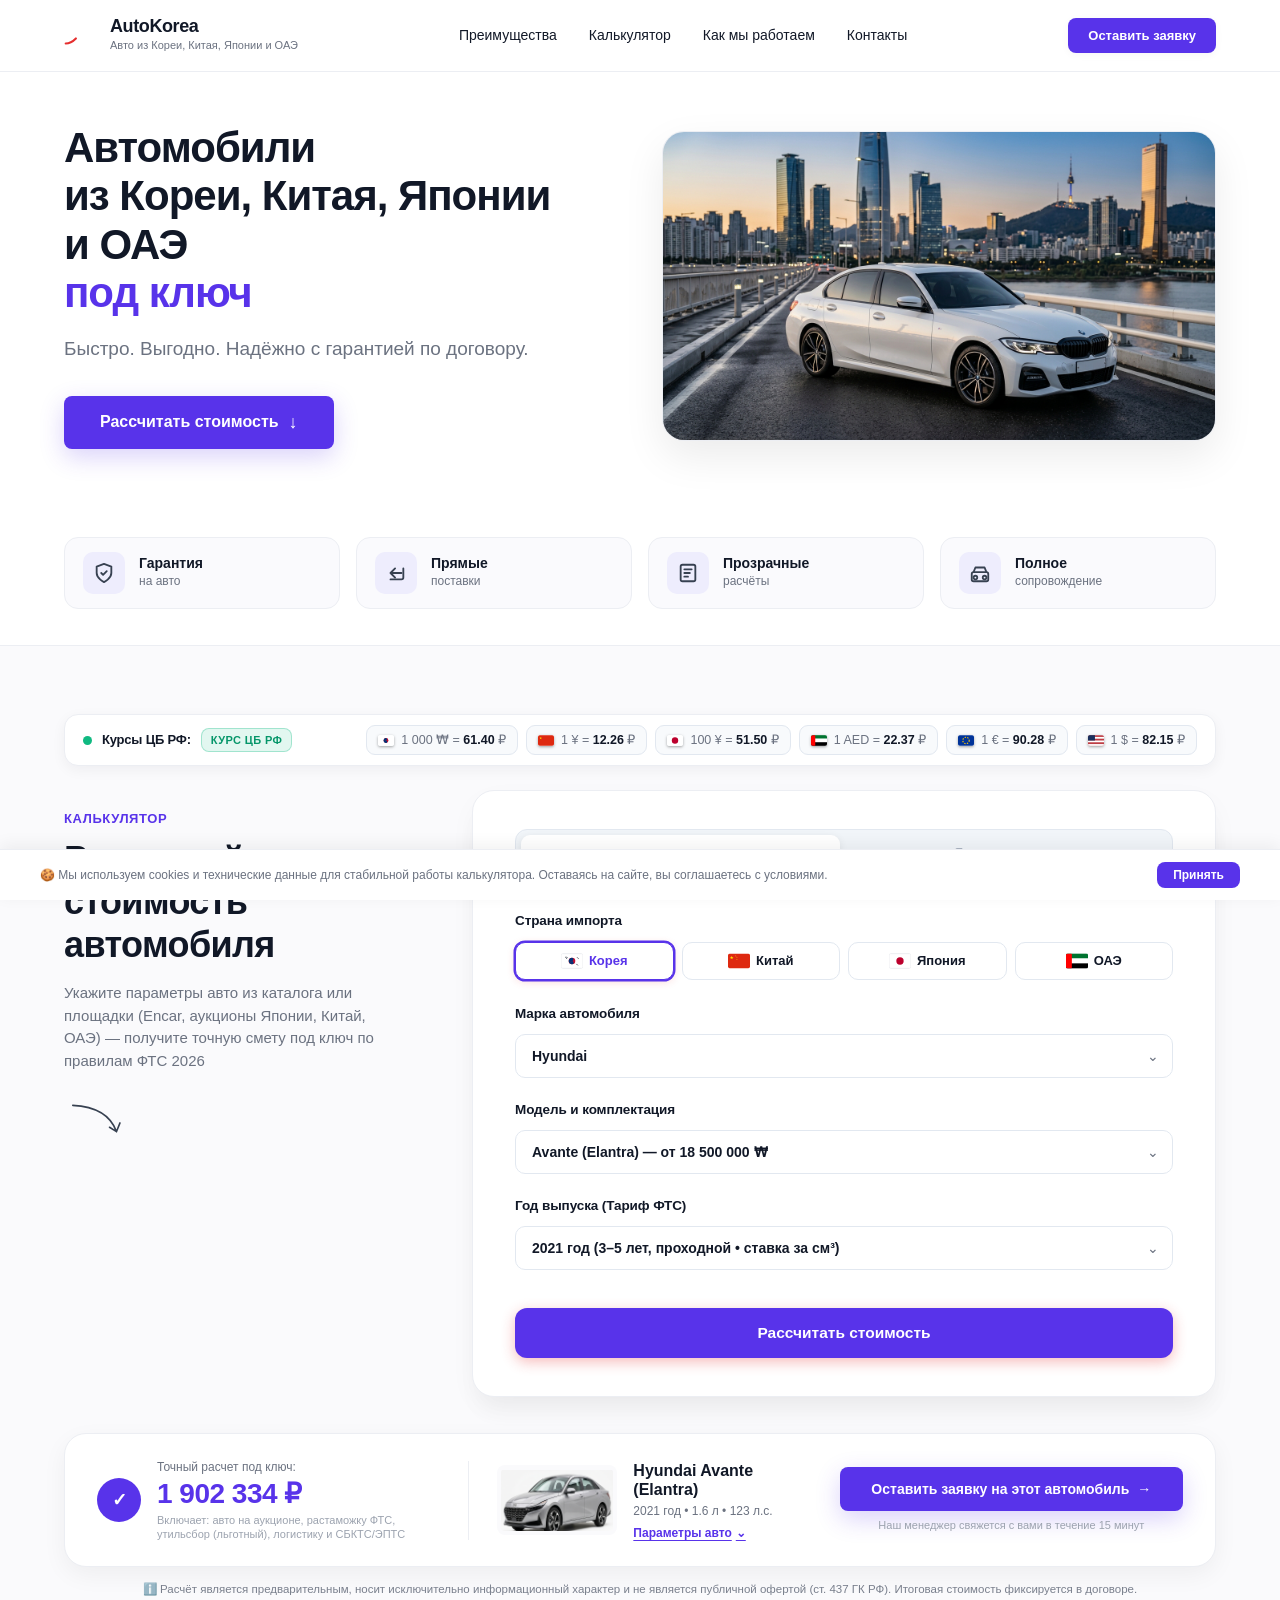
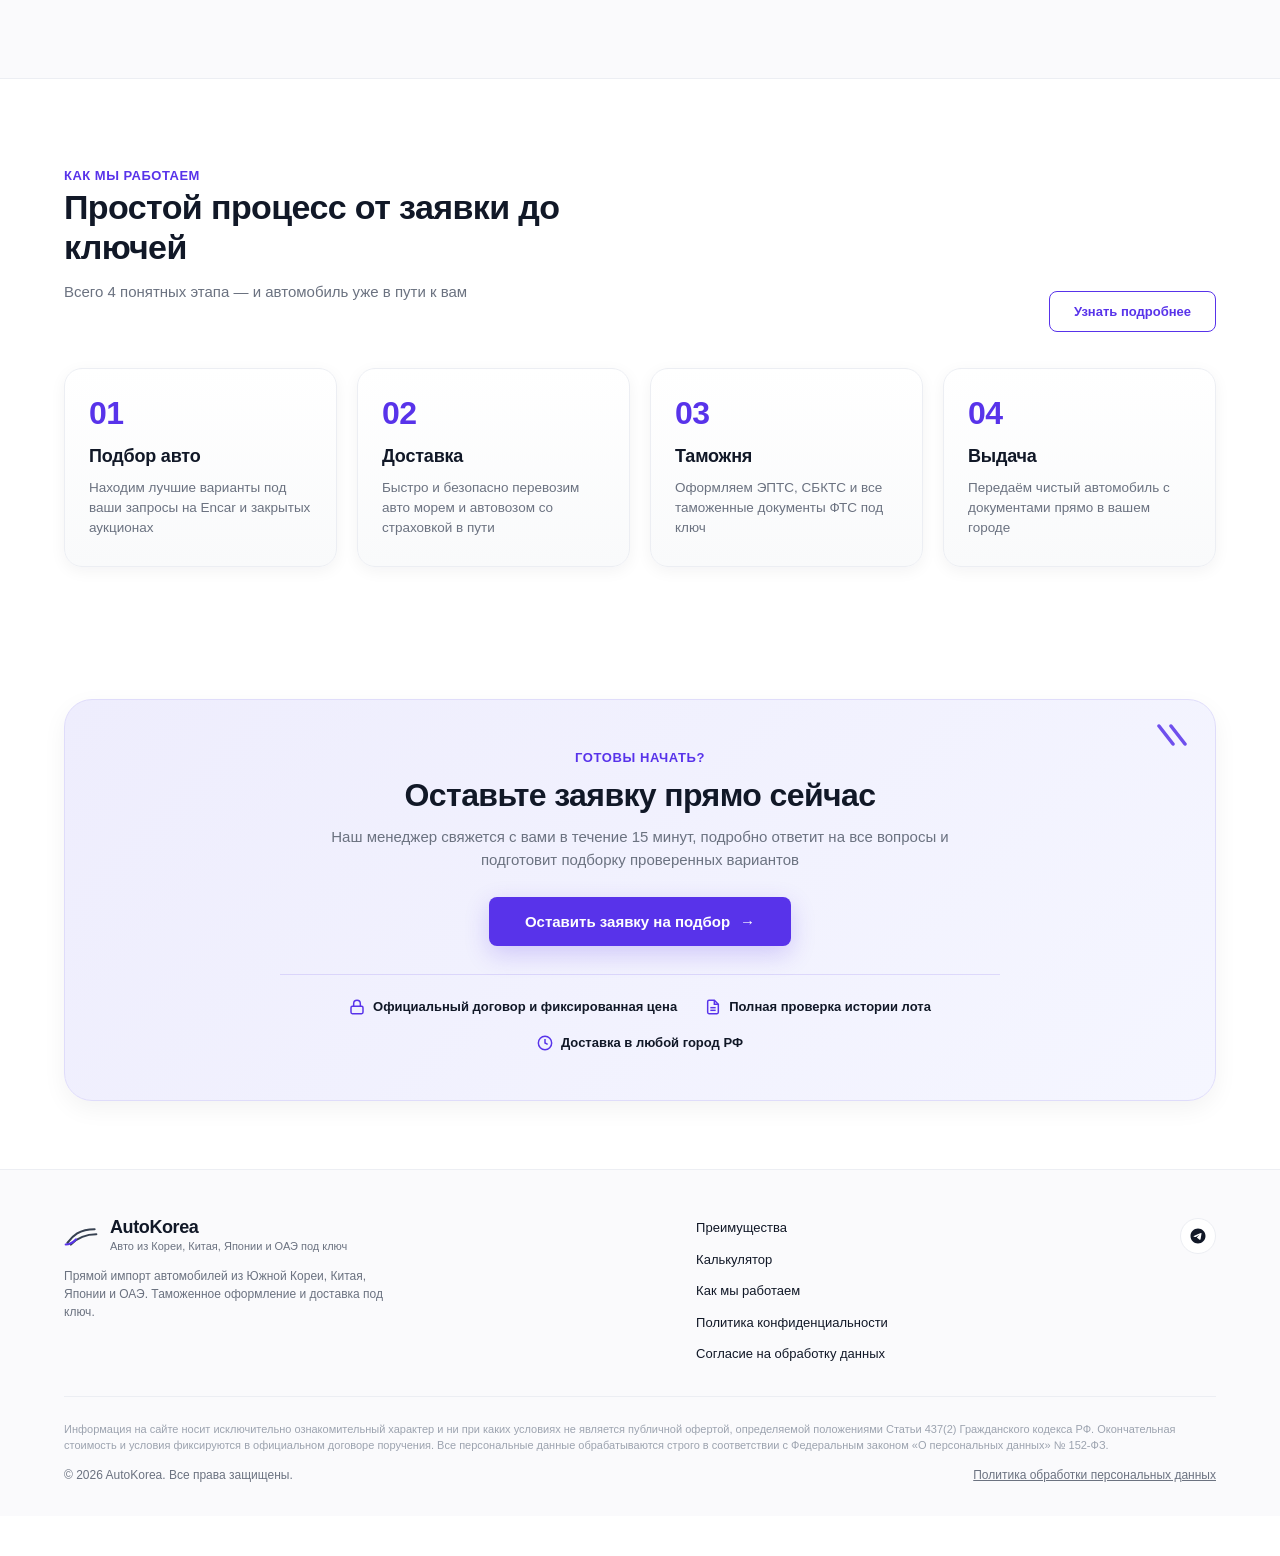
==== commit 10845562: "Add files via upload" ====
--- a/index.html
+++ b/index.html
@@ -416,6 +416,7 @@
 
         <div class="result-center">
           <img src="img/car_avante.png" alt="Hyundai Avante" class="result-car-thumb" id="resThumb">
+          <div class="result-car-placeholder" id="resSilhouette" style="display: none;" aria-hidden="true"></div>
           <div class="result-car-info">
             <h4 class="result-car-title" id="resTitle">Hyundai Avante</h4>
             <p class="result-car-specs" id="resSpecs">2021 год • 1.6 л • 123 л.с.</p>
@@ -639,7 +640,7 @@
       <div id="modalFormView">
         <span class="modal-tag">ЗАЯВКА НА ПОДБОР И РАСЧЕТ</span>
         <h3 class="modal-title" id="modalTitle">Получить точный расчет под ключ</h3>
-        <p class="modal-subtitle">Менеджер <span class="brand-name-dynamic">AutoKorea</span> проверит наличие лотов на аукционах Encar, актуальные ставки таможни ФТС и свяжется с вами.</p>
+        <p class="modal-subtitle">Менеджер <span class="brand-name-dynamic">AutoKorea</span> проверит наличие актуальных лотов <span id="modalPlatformHint">на площадке Encar в Корее</span>, актуальные ставки таможни ФТС и свяжется с вами.</p>
 
         <div class="modal-summary-box" id="modalSummaryBox">
           🇰🇷 Hyundai Avante 2021 • 2 850 000 ₽ под ключ
--- a/style.css
+++ b/style.css
@@ -26,6 +26,20 @@
   --border-light: #ECEEF3;
   --border-subtle: #F3F4F6;
   --border-input: #E2E8F0;
+
+  --bg-step-card: linear-gradient(180deg, #FFFFFF 0%, #F9FAFB 100%);
+  --border-step-card: #ECEEF3;
+  --shadow-step-card: 0 4px 16px rgba(17, 24, 39, 0.05);
+  --shadow-step-card-hover: 0 14px 28px rgba(88, 51, 234, 0.12);
+  --bg-ticker-chip: #F8FAFC;
+  --bg-ticker-chip-hover: #EEF2FF;
+  --border-ticker-chip: #E2E8F0;
+  --shadow-ticker: 0 4px 14px rgba(17, 24, 39, 0.05);
+  --color-ticker-badge-text: #059669;
+  --color-ticker-badge-bg: rgba(16, 185, 129, 0.12);
+  --color-ticker-badge-border: rgba(16, 185, 129, 0.3);
+  --bg-placeholder: linear-gradient(145deg, #F8FAFC 0%, #EEF2FF 100%);
+  --border-placeholder: #E2E8F0;
   
   --radius-sm: 8px;
   --radius-md: 14px;
@@ -35,8 +49,8 @@
   --shadow-sm: 0 2px 8px rgba(0, 0, 0, 0.04);
   --shadow-md: 0 8px 24px rgba(0, 0, 0, 0.05);
   --shadow-lg: 0 16px 40px rgba(0, 0, 0, 0.08);
-  --shadow-purple: 0 8px 24px rgba(229, 46, 46, 0.32);
-  --shadow-primary: 0 8px 24px rgba(229, 46, 46, 0.32);
+  --shadow-purple: 0 8px 24px rgba(88, 51, 234, 0.22);
+  --shadow-primary: 0 8px 24px rgba(88, 51, 234, 0.22);
 }
 
 /* =========================================
@@ -65,6 +79,20 @@
   --border-light: #252A38;
   --border-subtle: #1C202C;
   --border-input: #2D3344;
+
+  --bg-step-card: linear-gradient(180deg, #181C26 0%, #12151E 100%);
+  --border-step-card: rgba(255, 255, 255, 0.08);
+  --shadow-step-card: 0 4px 20px rgba(0, 0, 0, 0.3);
+  --shadow-step-card-hover: 0 16px 36px rgba(0, 0, 0, 0.5), 0 0 20px rgba(229, 46, 46, 0.22);
+  --bg-ticker-chip: #1C2230;
+  --bg-ticker-chip-hover: #1F2432;
+  --border-ticker-chip: #252A38;
+  --shadow-ticker: 0 4px 18px rgba(0, 0, 0, 0.25);
+  --color-ticker-badge-text: #34D399;
+  --color-ticker-badge-bg: rgba(16, 185, 129, 0.14);
+  --color-ticker-badge-border: rgba(16, 185, 129, 0.3);
+  --bg-placeholder: linear-gradient(145deg, #161A25 0%, #0F1219 100%);
+  --border-placeholder: rgba(255, 255, 255, 0.1);
   
   --shadow-sm: 0 2px 8px rgba(0, 0, 0, 0.35);
   --shadow-md: 0 8px 24px rgba(0, 0, 0, 0.45);
@@ -91,6 +119,7 @@
 body {
   line-height: 1.5;
   overflow-x: hidden;
+  overflow-x: clip;
   padding-bottom: 40px;
 }
 
@@ -388,7 +417,8 @@
 }
 
 .calc-intro {
-  position: relative;
+  position: sticky;
+  top: 96px;
   padding-top: 16px;
 }
 
@@ -685,6 +715,56 @@
   transition: transform 0.2s;
 }
 
+.result-car-placeholder {
+  width: 120px;
+  height: 70px;
+  min-width: 120px;
+  border-radius: var(--radius-sm);
+  background: var(--bg-placeholder);
+  border: 1px solid var(--border-placeholder);
+  padding: 6px 8px;
+  display: flex;
+  flex-direction: column;
+  justify-content: space-between;
+  color: var(--color-text-muted);
+  box-sizing: border-box;
+}
+
+.placeholder-top {
+  display: flex;
+  align-items: center;
+  justify-content: space-between;
+  gap: 4px;
+}
+
+.placeholder-badge {
+  font-size: 9px;
+  font-weight: 700;
+  text-transform: uppercase;
+  letter-spacing: 0.4px;
+  color: var(--color-text-muted);
+  background: rgba(255, 255, 255, 0.06);
+  padding: 1px 5px;
+  border-radius: 4px;
+}
+
+body:not(.theme-proavto) .placeholder-badge {
+  background: rgba(17, 24, 39, 0.06);
+}
+
+.placeholder-car-icon {
+  display: flex;
+  align-items: center;
+  justify-content: center;
+  color: var(--color-text-dark);
+  opacity: 0.85;
+}
+
+.silhouette-car-svg {
+  max-width: 100%;
+  height: auto;
+}
+
 .result-car-info {
   display: flex;
   flex-direction: column;
@@ -897,13 +977,13 @@
   flex-direction: column;
   align-items: flex-start;
   text-align: left;
-  background: linear-gradient(180deg, #181C26 0%, #12151E 100%);
-  border: 1px solid rgba(255, 255, 255, 0.08);
+  background: var(--bg-step-card);
+  border: 1px solid var(--border-step-card);
   border-radius: 18px;
   padding: 28px 24px;
   position: relative;
   transition: all 0.28s cubic-bezier(0.16, 1, 0.3, 1);
-  box-shadow: 0 4px 20px rgba(0, 0, 0, 0.3);
+  box-shadow: var(--shadow-step-card);
   box-sizing: border-box;
   min-height: 170px;
 }
@@ -911,14 +991,14 @@
 .step-card:hover,
 .step-col:hover {
   transform: translateY(-4px);
-  border-color: rgba(229, 46, 46, 0.45);
-  box-shadow: 0 16px 36px rgba(0, 0, 0, 0.5), 0 0 20px rgba(229, 46, 46, 0.22);
+  border-color: var(--color-primary);
+  box-shadow: var(--shadow-step-card-hover);
 }
 
 .step-num {
   font-size: 32px;
   font-weight: 900;
-  color: #E52E2E;
+  color: var(--color-primary);
   line-height: 1;
   margin-bottom: 14px;
   letter-spacing: -0.5px;
@@ -928,7 +1008,7 @@
 .step-col-title {
   font-size: 18px;
   font-weight: 800;
-  color: #FFFFFF;
+  color: var(--color-text-dark);
   margin-bottom: 8px;
   letter-spacing: -0.2px;
 }
@@ -936,7 +1016,7 @@
 .step-card-desc,
 .step-col-desc {
   font-size: 13.5px;
-  color: #9CA3AF;
+  color: var(--color-text-muted);
   line-height: 1.5;
   margin: 0;
 }
@@ -1535,6 +1615,8 @@
     gap: 32px;
   }
   .calc-intro {
+    position: static;
+    top: auto;
     text-align: center;
     max-width: 600px;
     margin: 0 auto;
@@ -1862,9 +1944,15 @@
   .result-sum {
     font-size: 24px;
   }
-  .result-car-thumb {
+  .result-car-thumb,
+  .result-car-placeholder {
     width: 92px;
     height: 58px;
+    min-width: 92px;
+  }
+  .silhouette-car-svg {
+    width: 54px;
+    height: 24px;
   }
   .modal-card {
     padding: 24px 18px;
@@ -1885,8 +1973,8 @@
    ========================================= */
 
 .cbr-rate-ticker {
-  background: #12151E;
-  border: 1px solid rgba(255, 255, 255, 0.08);
+  background: var(--bg-ticker);
+  border: 1px solid var(--border-light);
   border-radius: 14px;
   padding: 10px 18px;
   margin-bottom: 24px;
@@ -1894,7 +1982,7 @@
   align-items: center;
   justify-content: space-between;
   gap: 16px;
-  box-shadow: 0 4px 18px rgba(0, 0, 0, 0.25);
+  box-shadow: var(--shadow-ticker);
   transition: all 0.2s ease;
 }
 
@@ -1934,7 +2022,7 @@
 .cbr-ticker-title {
   font-size: 13px;
   font-weight: 700;
-  color: #FFFFFF;
+  color: var(--color-text-dark);
   letter-spacing: -0.2px;
   white-space: nowrap;
 }
@@ -1942,11 +2030,11 @@
 .cbr-ticker-badge {
   font-size: 11px;
   font-weight: 700;
-  color: #34D399;
-  background: rgba(16, 185, 129, 0.14);
+  color: var(--color-ticker-badge-text);
+  background: var(--color-ticker-badge-bg);
   padding: 3px 9px;
   border-radius: 8px;
-  border: 1px solid rgba(16, 185, 129, 0.3);
+  border: 1px solid var(--color-ticker-badge-border);
   text-transform: uppercase;
   letter-spacing: 0.4px;
   white-space: nowrap;
@@ -1965,23 +2053,23 @@
   align-items: center;
   gap: 7px;
   font-size: 12.5px;
-  color: #9CA3AF;
-  background: #181C26;
+  color: var(--color-text-muted);
+  background: var(--bg-ticker-chip);
   padding: 5px 11px;
   border-radius: 9px;
-  border: 1px solid rgba(255, 255, 255, 0.08);
+  border: 1px solid var(--border-ticker-chip);
   white-space: nowrap;
   transition: all 0.2s ease;
 }
 
 .cbr-chip:hover {
-  background: #1F2432;
-  border-color: rgba(229, 46, 46, 0.3);
-  color: #E5E7EB;
+  background: var(--bg-ticker-chip-hover);
+  border-color: var(--color-primary);
+  color: var(--color-text-dark);
 }
 
 .cbr-chip strong {
-  color: #FFFFFF;
+  color: var(--color-text-dark);
   font-weight: 800;
 }
 
@@ -2438,8 +2526,14 @@
 
 body.theme-proavto .step-card,
 :root[data-theme="proavto"] .step-card {
-  background: linear-gradient(180deg, #181C26 0%, #12151E 100%);
-  border: 1px solid rgba(255, 255, 255, 0.08);
+  background: var(--bg-step-card);
+  border: 1px solid var(--border-step-card);
+}
+
+body.theme-proavto .step-card:hover,
+:root[data-theme="proavto"] .step-card:hover {
+  border-color: rgba(229, 46, 46, 0.45);
+  box-shadow: var(--shadow-step-card-hover);
 }
 
 body.theme-proavto .step-badge,
